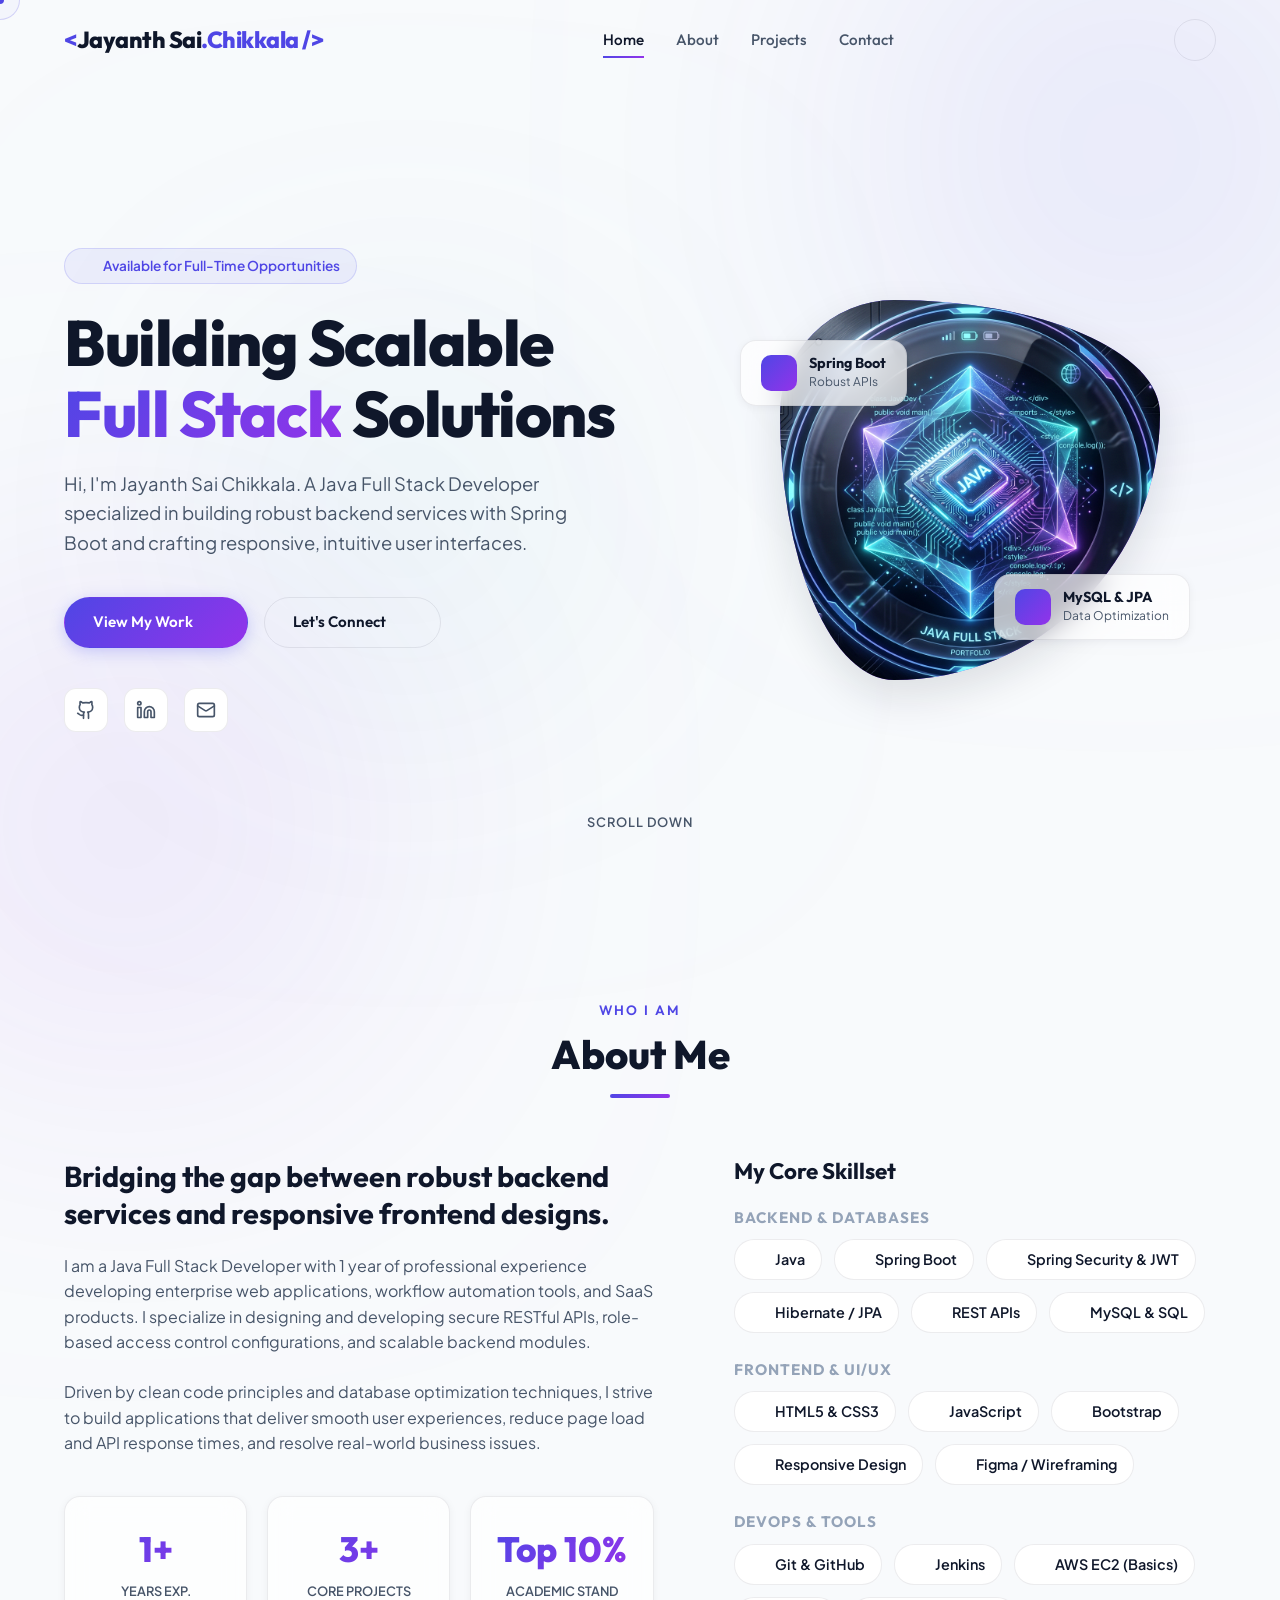
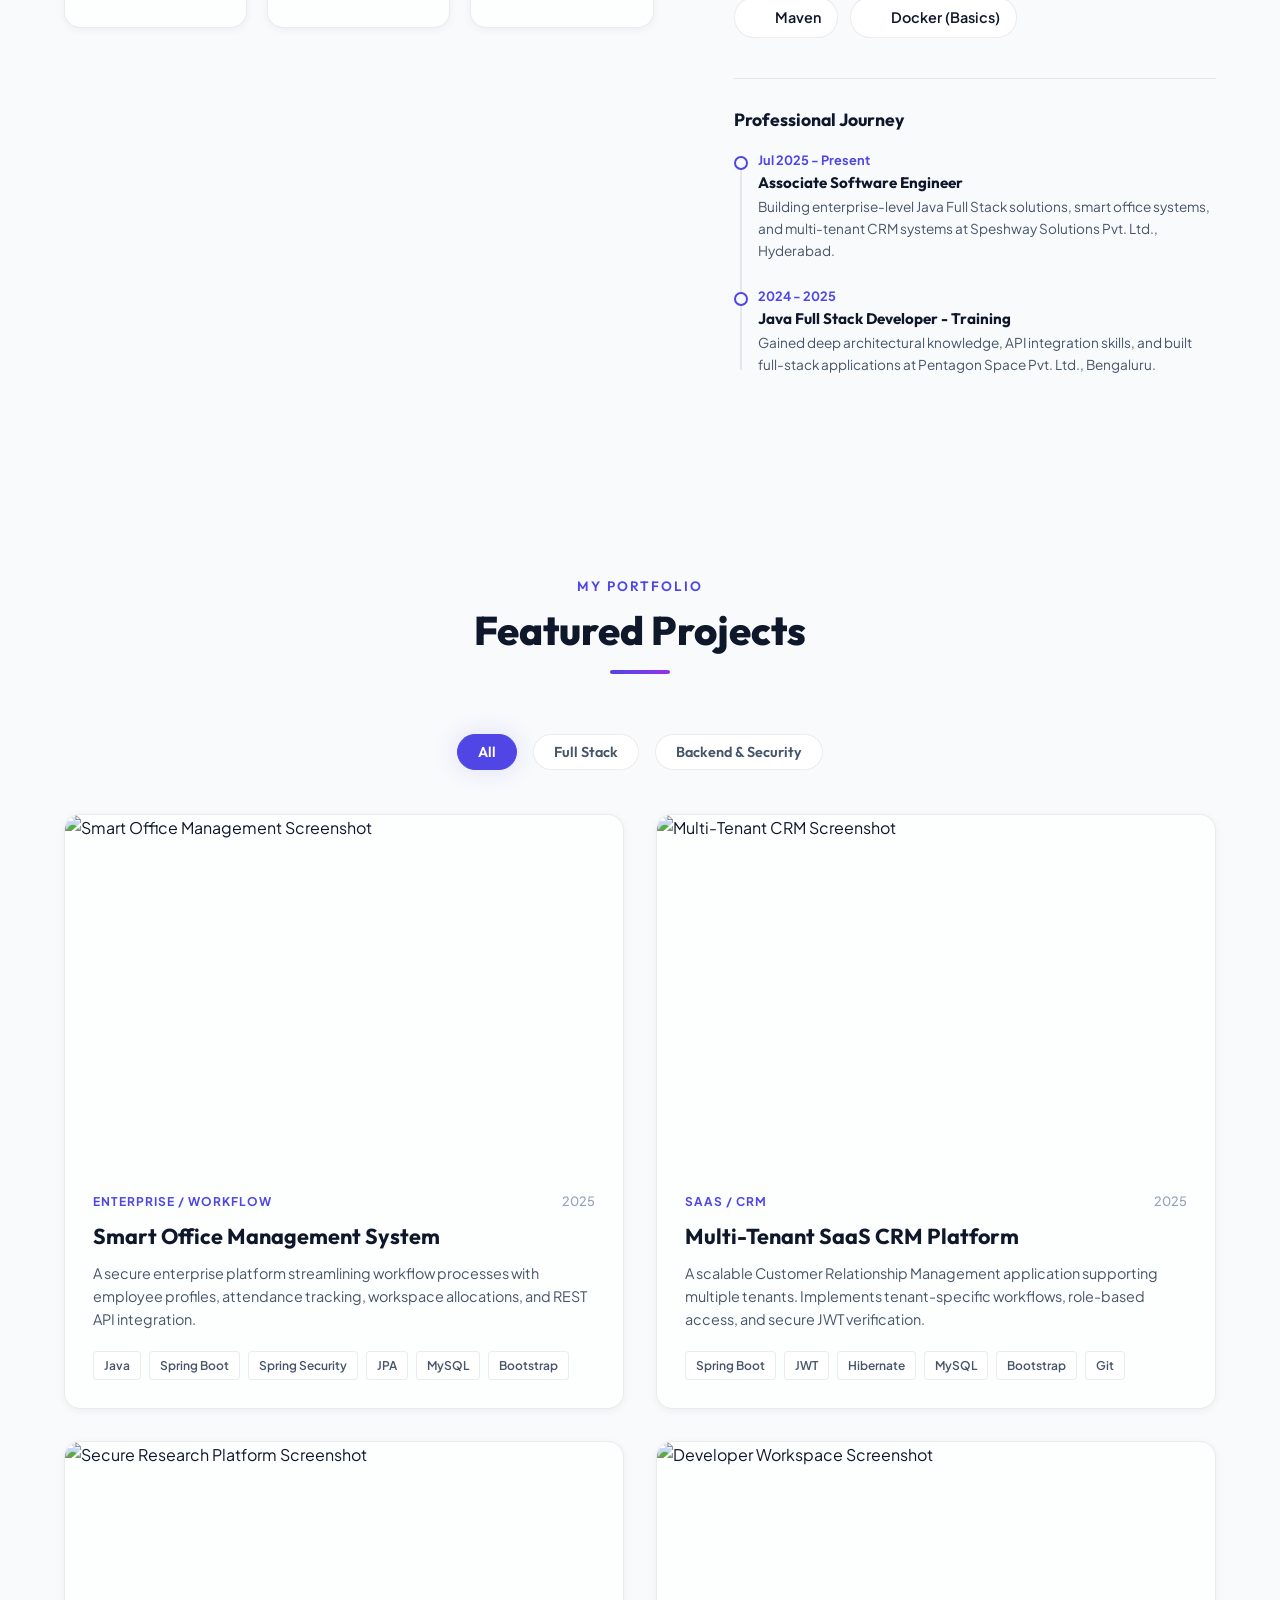
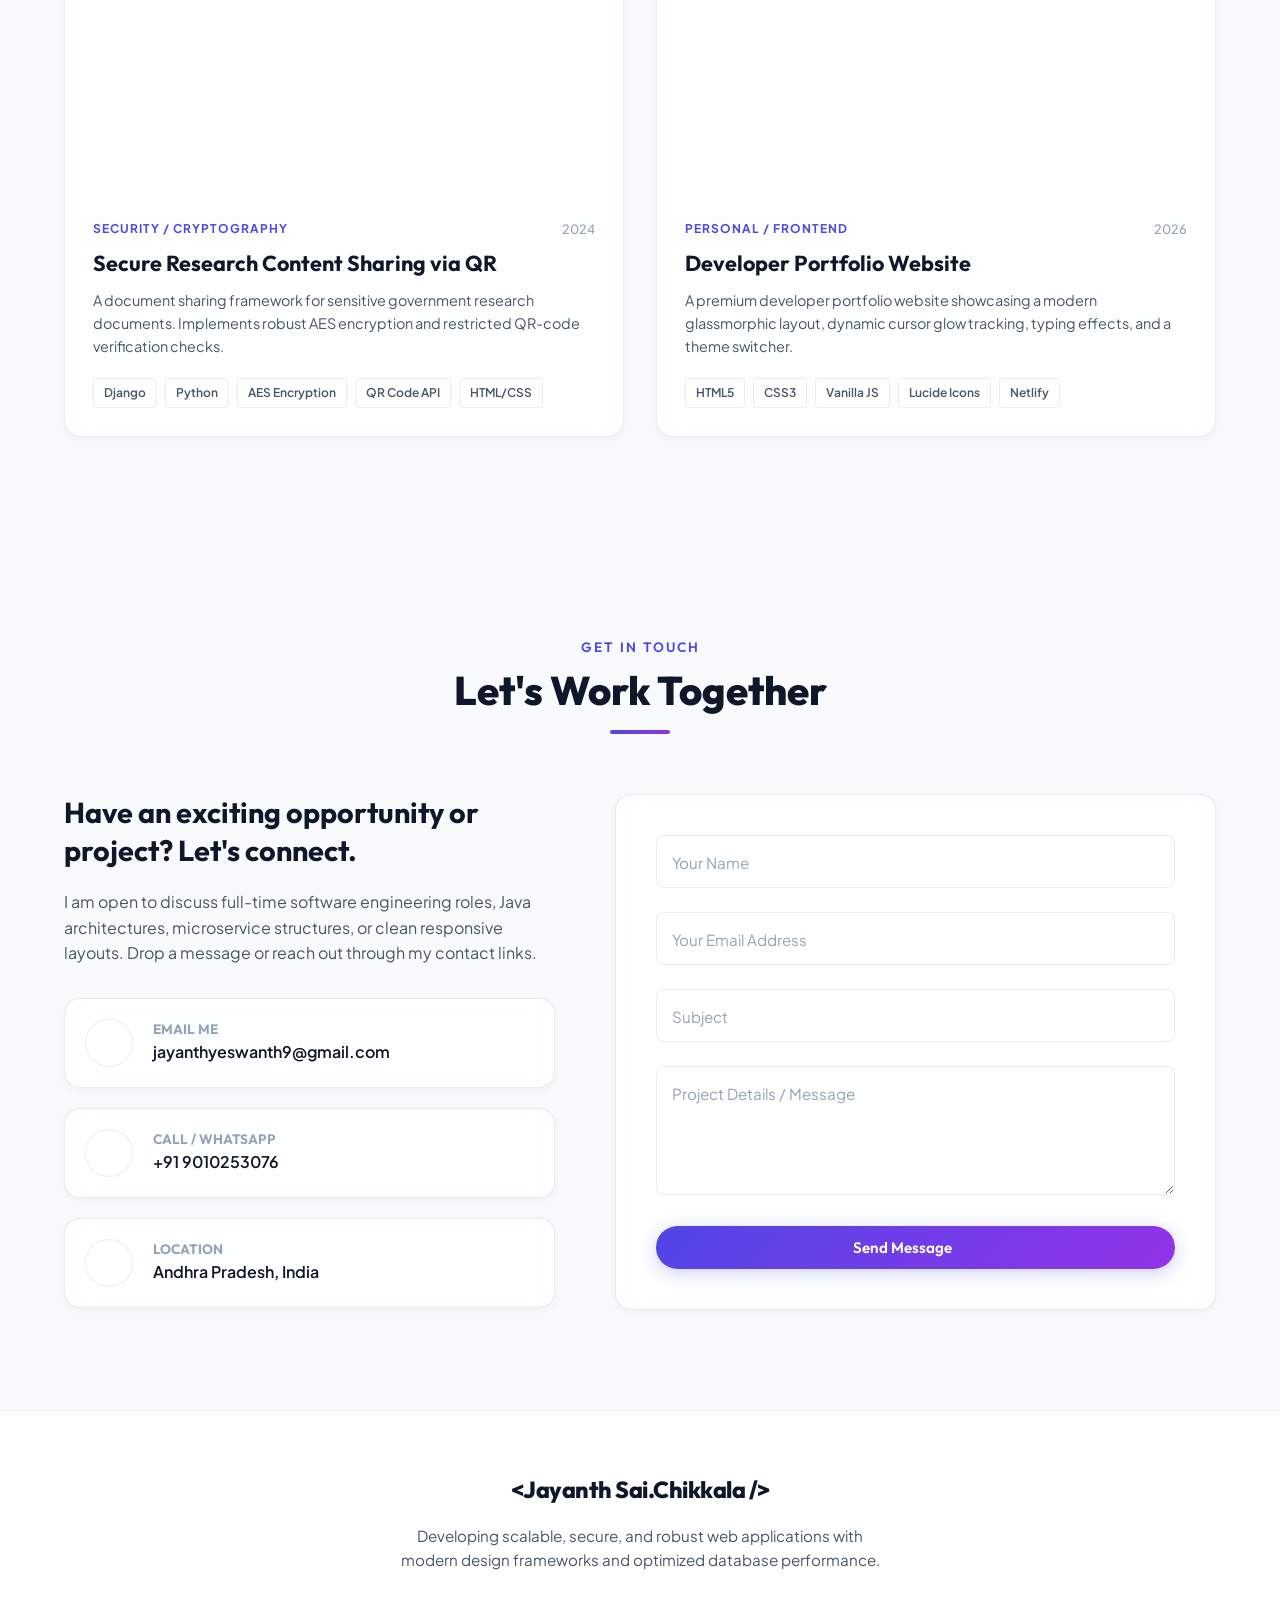
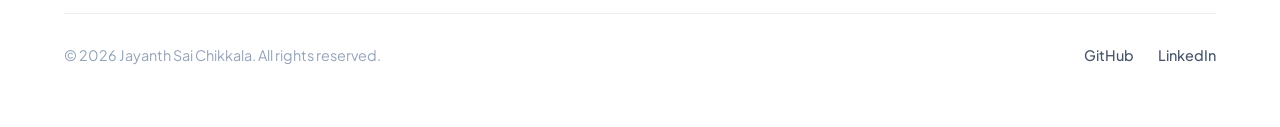
==== index.html @ 18c90474 "Initial portfolio setup with Spring Boot backend" ====
<!DOCTYPE html>
<html lang="en" data-theme="dark">

<head>
  <meta charset="UTF-8">
  <meta name="viewport" content="width=device-width, initial-scale=1.0">
  <title>Jayanth Sai Chikkala | Java Full Stack Developer</title>

  <!-- SEO Meta Tags -->
  <meta name="description"
    content="Personal portfolio of Jayanth Sai Chikkala, a Java Full Stack Developer with 1 year of experience building scalable enterprise web applications, SaaS platforms, and secure backend solutions.">
  <meta name="keywords"
    content="Jayanth Sai Chikkala, Java, Spring Boot, Full Stack Developer, Software Engineer, REST APIs, MySQL, Spring Security, JWT, Netlify, Portfolio">
  <meta name="author" content="Jayanth Sai Chikkala">

  <!-- Open Graph / Facebook -->
  <meta property="og:type" content="website">
  <meta property="og:title" content="Jayanth Sai Chikkala | Java Full Stack Developer">
  <meta property="og:description"
    content="Explore scalable backend architectures, enterprise workflows, and responsive web products developed by Jayanth Sai Chikkala.">
  <meta property="og:image"
    content="https://images.unsplash.com/photo-1555066931-4365d14bab8c?auto=format&fit=crop&w=1200&h=630&q=80">

  <!-- Twitter -->
  <meta property="twitter:card" content="summary_large_image">
  <meta property="twitter:title" content="Jayanth Sai Chikkala | Java Full Stack Developer">
  <meta property="twitter:description"
    content="Explore scalable backend architectures, enterprise workflows, and responsive web products developed by Jayanth Sai Chikkala.">

  <!-- Google Fonts -->
  <link rel="preconnect" href="https://fonts.googleapis.com">
  <link rel="preconnect" href="https://fonts.gstatic.com" crossorigin>
  <link
    href="https://fonts.googleapis.com/css2?family=Outfit:wght@300;400;500;600;700;800&family=Plus+Jakarta+Sans:wght@300;400;500;600;700&display=swap"
    rel="stylesheet">

  <!-- CSS Stylesheet -->
  <link rel="stylesheet" href="style.css">

  <!-- Lucide Icons CDN -->
  <script src="https://unpkg.com/lucide@latest"></script>
</head>

<body>
  <!-- Custom Cursor -->
  <div class="custom-cursor" id="custom-cursor"></div>
  <div class="custom-cursor-glow" id="custom-cursor-glow"></div>

  <!-- Background Decorative Orbs -->
  <div class="orb orb-1"></div>
  <div class="orb orb-2"></div>
  <div class="orb orb-3"></div>

  <!-- Header Section -->
  <header class="navbar" id="navbar">
    <div class="nav-container">
      <a href="#home" class="logo" id="nav-logo">
        <span class="logo-accent">&lt;</span>Jayanth Sai<span class="logo-accent">.Chikkala /&gt;</span>
      </a>

      <nav class="nav-menu" id="nav-menu">
        <a href="#home" class="nav-link active">Home</a>
        <a href="#about" class="nav-link">About</a>
        <a href="#projects" class="nav-link">Projects</a>
        <a href="#contact" class="nav-link">Contact</a>
      </nav>

      <div class="nav-actions">
        <button class="theme-toggle" id="theme-toggle" aria-label="Toggle visual theme">
          <i data-lucide="sun" class="sun-icon"></i>
          <i data-lucide="moon" class="moon-icon"></i>
        </button>
        <button class="mobile-toggle" id="mobile-toggle" aria-label="Toggle navigation menu">
          <i data-lucide="menu" class="menu-icon"></i>
          <i data-lucide="x" class="close-icon"></i>
        </button>
      </div>
    </div>
  </header>

  <main>
    <!-- Hero Section -->
    <section id="home" class="hero section-reveal">
      <div class="hero-container">
        <div class="hero-content">
          <span class="hero-badge"><i data-lucide="sparkles"></i> Available for Full-Time Opportunities</span>
          <h1 class="hero-title">
            Building Scalable <br>
            <span class="text-gradient">Full Stack</span> Solutions
          </h1>
          <p class="hero-subtitle">
            Hi, I'm Jayanth Sai Chikkala. A Java Full Stack Developer specialized in building robust backend services
            with Spring Boot and crafting responsive, intuitive user interfaces.
          </p>
          <div class="hero-actions">
            <a href="#projects" class="btn btn-primary">
              View My Work <i data-lucide="arrow-up-right"></i>
            </a>
            <a href="#contact" class="btn btn-secondary">
              Let's Connect <i data-lucide="message-square"></i>
            </a>
          </div>
          <div class="hero-socials">
            <a href="https://github.com/jayanth0227" target="_blank" rel="noopener noreferrer" class="social-link"
              aria-label="GitHub">
              <svg xmlns="http://www.w3.org/2000/svg" width="20" height="20" viewBox="0 0 24 24" fill="none" stroke="currentColor" stroke-width="2" stroke-linecap="round" stroke-linejoin="round"><path d="M15 22v-4a4.8 4.8 0 0 0-1-3.5c3 0 6-2 6-5.5.08-1.25-.27-2.48-1-3.5.28-1.15.28-2.35 0-3.5 0 0-1 0-3 1.5-2.64-.5-5.36-.5-8 0C6 2 5 2 5 2c-.3 1.15-.3 2.35 0 3.5A5.403 5.403 0 0 0 4 9c0 3.5 3 5.5 6 5.5-.39.49-.68 1.05-.85 1.65-.17.6-.22 1.23-.15 1.85v4"/><path d="M9 18c-4.51 2-5-2-7-2"/></svg>
            </a>
            <a href="https://linkedin.com/in/jayanth-sai-chikkala" target="_blank" rel="noopener noreferrer"
              class="social-link" aria-label="LinkedIn">
              <svg xmlns="http://www.w3.org/2000/svg" width="20" height="20" viewBox="0 0 24 24" fill="none" stroke="currentColor" stroke-width="2" stroke-linecap="round" stroke-linejoin="round"><path d="M16 8a6 6 0 0 1 6 6v7h-4v-7a2 2 0 0 0-2-2 2 2 0 0 0-2 2v7h-4v-7a6 6 0 0 1 6-6z"/><rect width="4" height="12" x="2" y="9"/><circle cx="4" cy="4" r="2"/></svg>
            </a>
            <a href="mailto:jayanthyeswanth9@gmail.com" class="social-link" aria-label="Email">
              <svg xmlns="http://www.w3.org/2000/svg" width="20" height="20" viewBox="0 0 24 24" fill="none" stroke="currentColor" stroke-width="2" stroke-linecap="round" stroke-linejoin="round"><rect width="20" height="16" x="2" y="4" rx="2"/><path d="m22 7-8.97 5.7a1.94 1.94 0 0 1-2.06 0L2 7"/></svg>
            </a>
          </div>
        </div>

        <div class="hero-visual">
          <div class="hero-img-wrapper">
            <!-- Dynamic Geometric UI Cards Floating -->
            <div class="floating-card card-1 glass">
              <div class="card-icon"><i data-lucide="code-2"></i></div>
              <div class="card-info">
                <h4>Spring Boot</h4>
                <p>Robust APIs</p>
              </div>
            </div>
            <div class="floating-card card-2 glass">
              <div class="card-icon"><i data-lucide="database"></i></div>
              <div class="card-info">
                <h4>MySQL & JPA</h4>
                <p>Data Optimization</p>
              </div>
            </div>
            <div class="hero-blob">
              <img src="developer_avatar.png" alt="Jayanth Sai Chikkala Portrait" class="hero-avatar">
            </div>
          </div>
        </div>
      </div>
      <a href="#about" class="scroll-down" aria-label="Scroll to about section">
        <span>Scroll Down</span>
        <i data-lucide="chevrons-down" class="bounce"></i>
      </a>
    </section>

    <!-- About Section -->
    <section id="about" class="about section-reveal">
      <div class="section-container">
        <div class="section-header">
          <span class="section-subtitle">Who I Am</span>
          <h2 class="section-title">About Me</h2>
          <div class="section-divider"></div>
        </div>

        <div class="about-grid">
          <div class="about-content">
            <h3>Bridging the gap between robust backend services and responsive frontend designs.</h3>
            <p>
              I am a Java Full Stack Developer with 1 year of professional experience developing enterprise web
              applications, workflow automation tools, and SaaS products. I specialize in designing and developing
              secure RESTful APIs, role-based access control configurations, and scalable backend modules.
            </p>
            <p>
              Driven by clean code principles and database optimization techniques, I strive to build applications that
              deliver smooth user experiences, reduce page load and API response times, and resolve real-world business
              issues.
            </p>

            <div class="experience-stats">
              <div class="stat-card glass">
                <span class="stat-number">1+</span>
                <span class="stat-label">Years Exp.</span>
              </div>
              <div class="stat-card glass">
                <span class="stat-number">3+</span>
                <span class="stat-label">Core Projects</span>
              </div>
              <div class="stat-card glass">
                <span class="stat-number">Top 10%</span>
                <span class="stat-label">Academic Stand</span>
              </div>
            </div>
          </div>

          <div class="about-skills">
            <h3>My Core Skillset</h3>
            <div class="skills-grid">
              <div class="skill-category">
                <h4>Backend & Databases</h4>
                <div class="skills-list">
                  <div class="skill-pill"><i data-lucide="coffee" class="text-orange"></i> Java</div>
                  <div class="skill-pill"><i data-lucide="cpu" class="text-blue"></i> Spring Boot</div>
                  <div class="skill-pill"><i data-lucide="shield" class="text-yellow"></i> Spring Security & JWT</div>
                  <div class="skill-pill"><i data-lucide="database" class="text-cyan"></i> Hibernate / JPA</div>
                  <div class="skill-pill"><i data-lucide="server" class="text-purple"></i> REST APIs</div>
                  <div class="skill-pill"><i data-lucide="database" class="text-pink"></i> MySQL & SQL</div>
                </div>
              </div>

              <div class="skill-category">
                <h4>Frontend & UI/UX</h4>
                <div class="skills-list">
                  <div class="skill-pill"><i data-lucide="file-code" class="text-orange"></i> HTML5 & CSS3</div>
                  <div class="skill-pill"><i data-lucide="code" class="text-yellow"></i> JavaScript</div>
                  <div class="skill-pill"><i data-lucide="layout" class="text-purple"></i> Bootstrap</div>
                  <div class="skill-pill"><i data-lucide="smartphone" class="text-cyan"></i> Responsive Design</div>
                  <div class="skill-pill"><i data-lucide="figma" class="text-pink"></i> Figma / Wireframing</div>
                </div>
              </div>

              <div class="skill-category">
                <h4>DevOps & Tools</h4>
                <div class="skills-list">
                  <div class="skill-pill"><i data-lucide="git-branch" class="text-red"></i> Git & GitHub</div>
                  <div class="skill-pill"><i data-lucide="activity" class="text-blue"></i> Jenkins</div>
                  <div class="skill-pill"><i data-lucide="cloud" class="text-yellow"></i> AWS EC2 (Basics)</div>
                  <div class="skill-pill"><i data-lucide="box" class="text-cyan"></i> Maven</div>
                  <div class="skill-pill"><i data-lucide="package" class="text-pink"></i> Docker (Basics)</div>
                </div>
              </div>
            </div>

            <!-- Professional Timeline -->
            <div class="timeline-wrapper">
              <h4>Professional Journey</h4>
              <div class="timeline">
                <div class="timeline-item">
                  <div class="timeline-dot"></div>
                  <div class="timeline-content">
                    <span class="timeline-date">Jul 2025 - Present</span>
                    <h5>Associate Software Engineer</h5>
                    <p>Building enterprise-level Java Full Stack solutions, smart office systems, and multi-tenant CRM
                      systems at Speshway Solutions Pvt. Ltd., Hyderabad.</p>
                  </div>
                </div>
                <div class="timeline-item">
                  <div class="timeline-dot"></div>
                  <div class="timeline-content">
                    <span class="timeline-date">2024 - 2025</span>
                    <h5>Java Full Stack Developer - Training</h5>
                    <p>Gained deep architectural knowledge, API integration skills, and built full-stack applications at
                      Pentagon Space Pvt. Ltd., Bengaluru.</p>
                  </div>
                </div>
              </div>
            </div>
          </div>
        </div>
      </div>
    </section>

    <!-- Projects Section -->
    <section id="projects" class="projects section-reveal">
      <div class="section-container">
        <div class="section-header">
          <span class="section-subtitle">My Portfolio</span>
          <h2 class="section-title">Featured Projects</h2>
          <div class="section-divider"></div>
        </div>

        <!-- Category Filters -->
        <div class="project-filters">
          <button class="filter-btn active" data-filter="all">All</button>
          <button class="filter-btn" data-filter="fullstack">Full Stack</button>
          <button class="filter-btn" data-filter="backend">Backend & Security</button>
        </div>

        <!-- Projects Grid -->
        <div class="projects-grid" id="projects-grid">
          <!-- Project 1 -->
          <article class="project-card glass" data-category="fullstack">
            <div class="project-img-container">
              <img src="https://images.unsplash.com/photo-1497366216548-37526070297c?auto=format&fit=crop&w=800&q=80"
                alt="Smart Office Management Screenshot" class="project-img">
              <div class="project-overlay">
                <div class="project-links">
                  <a href="https://github.com/jayanth0227" target="_blank" rel="noopener noreferrer"
                    class="project-link-icon" aria-label="View Source on GitHub">
                    <i data-lucide="github"></i>
                  </a>
                </div>
              </div>
            </div>
            <div class="project-info">
              <div class="project-meta">
                <span class="project-tag">Enterprise / Workflow</span>
                <span class="project-date">2025</span>
              </div>
              <h3 class="project-title">Smart Office Management System</h3>
              <p class="project-description">A secure enterprise platform streamlining workflow processes with employee
                profiles, attendance tracking, workspace allocations, and REST API integration.</p>
              <div class="project-tech">
                <span>Java</span>
                <span>Spring Boot</span>
                <span>Spring Security</span>
                <span>JPA</span>
                <span>MySQL</span>
                <span>Bootstrap</span>
              </div>
            </div>
          </article>

          <!-- Project 2 -->
          <article class="project-card glass" data-category="fullstack">
            <div class="project-img-container">
              <img src="https://images.unsplash.com/photo-1551288049-bebda4e38f71?auto=format&fit=crop&w=800&q=80"
                alt="Multi-Tenant CRM Screenshot" class="project-img">
              <div class="project-overlay">
                <div class="project-links">
                  <a href="https://github.com/jayanth0227" target="_blank" rel="noopener noreferrer"
                    class="project-link-icon" aria-label="View Source on GitHub">
                    <i data-lucide="github"></i>
                  </a>
                </div>
              </div>
            </div>
            <div class="project-info">
              <div class="project-meta">
                <span class="project-tag">SaaS / CRM</span>
                <span class="project-date">2025</span>
              </div>
              <h3 class="project-title">Multi-Tenant SaaS CRM Platform</h3>
              <p class="project-description">A scalable Customer Relationship Management application supporting multiple
                tenants. Implements tenant-specific workflows, role-based access, and secure JWT verification.</p>
              <div class="project-tech">
                <span>Spring Boot</span>
                <span>JWT</span>
                <span>Hibernate</span>
                <span>MySQL</span>
                <span>Bootstrap</span>
                <span>Git</span>
              </div>
            </div>
          </article>

          <!-- Project 3 -->
          <article class="project-card glass" data-category="backend">
            <div class="project-img-container">
              <img src="https://images.unsplash.com/photo-1563986768609-322da13575f3?auto=format&fit=crop&w=800&q=80"
                alt="Secure Research Platform Screenshot" class="project-img">
              <div class="project-overlay">
                <div class="project-links">
                  <a href="https://github.com/jayanth0227" target="_blank" rel="noopener noreferrer"
                    class="project-link-icon" aria-label="View Source on GitHub">
                    <i data-lucide="github"></i>
                  </a>
                </div>
              </div>
            </div>
            <div class="project-info">
              <div class="project-meta">
                <span class="project-tag">Security / Cryptography</span>
                <span class="project-date">2024</span>
              </div>
              <h3 class="project-title">Secure Research Content Sharing via QR</h3>
              <p class="project-description">A document sharing framework for sensitive government research documents.
                Implements robust AES encryption and restricted QR-code verification checks.</p>
              <div class="project-tech">
                <span>Django</span>
                <span>Python</span>
                <span>AES Encryption</span>
                <span>QR Code API</span>
                <span>HTML/CSS</span>
              </div>
            </div>
          </article>

          <!-- Project 4 -->
          <article class="project-card glass" data-category="fullstack">
            <div class="project-img-container">
              <img src="https://images.unsplash.com/photo-1555066931-4365d14bab8c?auto=format&fit=crop&w=800&q=80"
                alt="Developer Workspace Screenshot" class="project-img">
              <div class="project-overlay">
                <div class="project-links">
                  <a href="https://github.com/jayanth0227" target="_blank" rel="noopener noreferrer"
                    class="project-link-icon" aria-label="View Code">
                    <i data-lucide="github"></i>
                  </a>
                </div>
              </div>
            </div>
            <div class="project-info">
              <div class="project-meta">
                <span class="project-tag">Personal / Frontend</span>
                <span class="project-date">2026</span>
              </div>
              <h3 class="project-title">Developer Portfolio Website</h3>
              <p class="project-description">A premium developer portfolio website showcasing a modern glassmorphic
                layout, dynamic cursor glow tracking, typing effects, and a theme switcher.</p>
              <div class="project-tech">
                <span>HTML5</span>
                <span>CSS3</span>
                <span>Vanilla JS</span>
                <span>Lucide Icons</span>
                <span>Netlify</span>
              </div>
            </div>
          </article>
        </div>
      </div>
    </section>

    <!-- Contact Section -->
    <section id="contact" class="contact section-reveal">
      <div class="section-container">
        <div class="section-header">
          <span class="section-subtitle">Get In Touch</span>
          <h2 class="section-title">Let's Work Together</h2>
          <div class="section-divider"></div>
        </div>

        <div class="contact-grid">
          <!-- Contact Details -->
          <div class="contact-info">
            <h3>Have an exciting opportunity or project? Let's connect.</h3>
            <p>
              I am open to discuss full-time software engineering roles, Java architectures, microservice structures, or
              clean responsive layouts. Drop a message or reach out through my contact links.
            </p>

            <div class="contact-methods">
              <div class="contact-card glass">
                <div class="contact-icon"><i data-lucide="mail"></i></div>
                <div class="contact-details">
                  <h5>Email Me</h5>
                  <a href="mailto:jayanthyeswanth9@gmail.com">jayanthyeswanth9@gmail.com</a>
                </div>
              </div>

              <div class="contact-card glass">
                <div class="contact-icon"><i data-lucide="phone"></i></div>
                <div class="contact-details">
                  <h5>Call / WhatsApp</h5>
                  <a href="tel:+919010253076">+91 9010253076</a>
                </div>
              </div>

              <div class="contact-card glass">
                <div class="contact-icon"><i data-lucide="map-pin"></i></div>
                <div class="contact-details">
                  <h5>Location</h5>
                  <span>Andhra Pradesh, India</span>
                </div>
              </div>
            </div>
          </div>

          <!-- Contact Form -->
          <div class="contact-form-container glass">
            <form id="contact-form" class="contact-form" novalidate>
              <div class="form-group">
                <input type="text" id="name" name="name" placeholder=" " required autocomplete="name">
                <label for="name">Your Name</label>
                <div class="form-error">Please enter your name</div>
              </div>

              <div class="form-group">
                <input type="email" id="email" name="email" placeholder=" " required autocomplete="email">
                <label for="email">Your Email Address</label>
                <div class="form-error">Please enter a valid email address</div>
              </div>

              <div class="form-group">
                <input type="text" id="subject" name="subject" placeholder=" " required>
                <label for="subject">Subject</label>
                <div class="form-error">Please specify a subject</div>
              </div>

              <div class="form-group">
                <textarea id="message" name="message" rows="5" placeholder=" " required></textarea>
                <label for="message">Project Details / Message</label>
                <div class="form-error">Please type a message</div>
              </div>

              <button type="submit" class="btn btn-primary btn-submit">
                <span>Send Message</span> <i data-lucide="send"></i>
              </button>

              <!-- Form Success Message -->
              <div class="form-status-msg" id="form-status-msg">
                <i data-lucide="check-circle" class="text-green"></i>
                <div class="msg-content">
                  <h5>Message Sent!</h5>
                  <p>Thanks for reaching out. I'll get back to you shortly.</p>
                </div>
              </div>
            </form>
          </div>
        </div>
      </div>
    </section>
  </main>

  <!-- Footer Section -->
  <footer class="footer">
    <div class="footer-container">
      <div class="footer-brand">
        <a href="#home" class="logo">&lt;Jayanth Sai.Chikkala /&gt;</a>
        <p>Developing scalable, secure, and robust web applications with modern design frameworks and optimized database
          performance.</p>
      </div>
      <div class="footer-divider"></div>
      <div class="footer-bottom">
        <p class="copyright">&copy; <span id="current-year">2026</span> Jayanth Sai Chikkala. All rights reserved.</p>
        <div class="footer-links">
          <a href="https://github.com/jayanth0227" target="_blank" rel="noopener noreferrer">GitHub</a>
          <a href="https://linkedin.com/in/jayanth-sai-chikkala" target="_blank" rel="noopener noreferrer">LinkedIn</a>
        </div>
      </div>
    </div>
  </footer>

  <!-- Script Integration -->
  <script src="script.js"></script>
</body>

</html>
---- style.css ----
/* ==========================================================================
   DESIGN SYSTEM & VARIABLES
   ========================================================================== */
:root {
  /* Color Palette (Dark Theme Default) */
  --bg-primary: #0a0c16;
  --bg-secondary: #111424;
  --bg-tertiary: #191c33;
  --bg-glass: rgba(17, 20, 36, 0.6);
  --border-glass: rgba(255, 255, 255, 0.07);
  --border-glow: rgba(99, 102, 241, 0.15);
  
  --text-primary: #f8fafc;
  --text-secondary: #94a3b8;
  --text-muted: #64748b;
  
  --primary: #6366f1; /* Indigo */
  --primary-glow: rgba(99, 102, 241, 0.4);
  --secondary: #a855f7; /* Purple/Violet */
  --secondary-glow: rgba(168, 85, 247, 0.4);
  --accent: #06b6d4; /* Cyan */
  --accent-glow: rgba(6, 182, 212, 0.4);
  
  --gradient-primary: linear-gradient(135deg, var(--primary), var(--secondary));
  --gradient-accent: linear-gradient(135deg, var(--secondary), var(--accent));
  --gradient-dark: linear-gradient(180deg, var(--bg-primary), var(--bg-secondary));

  /* Light Theme Overrides */
  --theme-transition: background-color 0.4s cubic-bezier(0.4, 0, 0.2, 1), 
                      color 0.4s cubic-bezier(0.4, 0, 0.2, 1),
                      border-color 0.4s cubic-bezier(0.4, 0, 0.2, 1);
  
  /* Fonts & Shadows */
  --font-heading: 'Outfit', sans-serif;
  --font-body: 'Plus Jakarta Sans', sans-serif;
  --shadow-sm: 0 2px 8px rgba(0, 0, 0, 0.15);
  --shadow-md: 0 8px 30px rgba(0, 0, 0, 0.25);
  --shadow-lg: 0 16px 40px rgba(0, 0, 0, 0.35);
  --shadow-glow: 0 0 25px rgba(99, 102, 241, 0.25);
  
  /* Layout */
  --nav-height: 80px;
  --max-width: 1200px;
  --border-radius: 16px;
}

[data-theme="light"] {
  --bg-primary: #f8fafc;
  --bg-secondary: #ffffff;
  --bg-tertiary: #f1f5f9;
  --bg-glass: rgba(255, 255, 255, 0.7);
  --border-glass: rgba(15, 23, 42, 0.08);
  --border-glow: rgba(99, 102, 241, 0.08);
  
  --text-primary: #0f172a;
  --text-secondary: #475569;
  --text-muted: #94a3b8;
  
  --primary: #4f46e5;
  --primary-glow: rgba(79, 70, 229, 0.2);
  --secondary: #9333ea;
  --secondary-glow: rgba(147, 51, 234, 0.2);
  --accent: #0891b2;
  --accent-glow: rgba(8, 145, 178, 0.2);
  
  --shadow-sm: 0 2px 8px rgba(15, 23, 42, 0.05);
  --shadow-md: 0 8px 30px rgba(15, 23, 42, 0.08);
  --shadow-lg: 0 16px 40px rgba(15, 23, 42, 0.12);
  --shadow-glow: 0 0 25px rgba(79, 70, 229, 0.15);
}

/* ==========================================================================
   RESET & BASE STYLES
   ========================================================================== */
*, *::before, *::after {
  box-sizing: border-box;
  margin: 0;
  padding: 0;
}

html {
  scroll-behavior: smooth;
  scroll-padding-top: var(--nav-height);
  font-size: 16px;
}

body {
  font-family: var(--font-body);
  background-color: var(--bg-primary);
  color: var(--text-primary);
  line-height: 1.6;
  overflow-x: hidden;
  transition: var(--theme-transition);
}

/* Custom Scrollbar */
::-webkit-scrollbar {
  width: 10px;
}
::-webkit-scrollbar-track {
  background: var(--bg-primary);
}
::-webkit-scrollbar-thumb {
  background: var(--bg-tertiary);
  border-radius: 5px;
  border: 2px solid var(--bg-primary);
}
::-webkit-scrollbar-thumb:hover {
  background: var(--primary);
}

/* Base Typo */
h1, h2, h3, h4, h5, h6 {
  font-family: var(--font-heading);
  font-weight: 700;
  line-height: 1.2;
}

a {
  color: inherit;
  text-decoration: none;
  transition: all 0.3s ease;
}

/* ==========================================================================
   REUSABLE UTILITIES & EFFECTS
   ========================================================================== */
.glass {
  background: var(--bg-glass);
  backdrop-filter: blur(12px);
  -webkit-backdrop-filter: blur(12px);
  border: 1px solid var(--border-glass);
  box-shadow: var(--shadow-sm);
  transition: var(--theme-transition), transform 0.3s cubic-bezier(0.4, 0, 0.2, 1), box-shadow 0.3s ease;
}

.text-gradient {
  background: var(--gradient-primary);
  -webkit-background-clip: text;
  background-clip: text;
  -webkit-text-fill-color: transparent;
  color: transparent;
}

.text-orange { color: #f97316; }
.text-blue { color: #3b82f6; }
.text-yellow { color: #eab308; }
.text-cyan { color: #06b6d4; }
.text-purple { color: #a855f7; }
.text-pink { color: #ec4899; }
.text-red { color: #ef4444; }
.text-green { color: #22c55e; }

/* Custom Cursor Effects */
.custom-cursor {
  position: fixed;
  width: 8px;
  height: 8px;
  background-color: var(--primary);
  border-radius: 50%;
  pointer-events: none;
  z-index: 9999;
  transform: translate(-50%, -50%);
  transition: width 0.2s ease, height 0.2s ease, background-color 0.2s ease;
}

.custom-cursor-glow {
  position: fixed;
  width: 40px;
  height: 40px;
  border: 1px solid var(--primary-glow);
  background-color: rgba(99, 102, 241, 0.03);
  border-radius: 50%;
  pointer-events: none;
  z-index: 9998;
  transform: translate(-50%, -50%);
  transition: transform 0.08s ease-out, width 0.2s ease, height 0.2s ease;
}

/* Background Animated Orbs */
.orb {
  position: fixed;
  border-radius: 50%;
  filter: blur(140px);
  z-index: -1;
  opacity: 0.3;
  pointer-events: none;
  mix-blend-mode: screen;
  transition: opacity 0.5s ease;
}

[data-theme="light"] .orb {
  opacity: 0.12;
  mix-blend-mode: multiply;
}

.orb-1 {
  width: 500px;
  height: 500px;
  background: var(--primary);
  top: -100px;
  right: -100px;
  animation: floatOrb1 20s infinite alternate;
}

.orb-2 {
  width: 450px;
  height: 450px;
  background: var(--secondary);
  bottom: -150px;
  left: -100px;
  animation: floatOrb2 25s infinite alternate;
}

.orb-3 {
  width: 300px;
  height: 300px;
  background: var(--accent);
  top: 40%;
  left: 20%;
  animation: floatOrb3 18s infinite alternate;
}

@keyframes floatOrb1 {
  0% { transform: translate(0, 0) scale(1); }
  100% { transform: translate(-80px, 120px) scale(1.1); }
}

@keyframes floatOrb2 {
  0% { transform: translate(0, 0) scale(1.1); }
  100% { transform: translate(100px, -80px) scale(0.9); }
}

@keyframes floatOrb3 {
  0% { transform: translate(0, 0) rotate(0deg); }
  100% { transform: translate(50px, 50px) rotate(180deg); }
}

/* Buttons */
.btn {
  display: inline-flex;
  align-items: center;
  gap: 8px;
  padding: 12px 28px;
  font-family: var(--font-heading);
  font-weight: 600;
  font-size: 0.95rem;
  border-radius: 30px;
  cursor: pointer;
  transition: all 0.3s cubic-bezier(0.4, 0, 0.2, 1);
  border: 1px solid transparent;
}

.btn i {
  width: 18px;
  height: 18px;
  transition: transform 0.3s ease;
}

.btn-primary {
  background: var(--gradient-primary);
  color: #ffffff;
  box-shadow: 0 4px 15px rgba(99, 102, 241, 0.3);
}

.btn-primary:hover {
  transform: translateY(-3px);
  box-shadow: 0 8px 25px rgba(99, 102, 241, 0.5);
}

.btn-primary:hover i {
  transform: translate(3px, -3px);
}

.btn-secondary {
  background: transparent;
  color: var(--text-primary);
  border-color: var(--border-glass);
}

.btn-secondary:hover {
  background: var(--bg-tertiary);
  border-color: var(--primary);
  transform: translateY(-3px);
}

.btn-secondary:hover i {
  transform: scale(1.15);
}

/* Section Common Styles */
.section-container {
  max-width: var(--max-width);
  margin: 0 auto;
  padding: 100px 24px;
}

.section-header {
  text-align: center;
  margin-bottom: 60px;
}

.section-subtitle {
  font-family: var(--font-heading);
  text-transform: uppercase;
  letter-spacing: 2px;
  font-size: 0.85rem;
  font-weight: 600;
  color: var(--primary);
  display: block;
  margin-bottom: 8px;
}

.section-title {
  font-size: 2.5rem;
  font-weight: 800;
}

.section-divider {
  width: 60px;
  height: 4px;
  background: var(--gradient-primary);
  border-radius: 2px;
  margin: 16px auto 0 auto;
}

/* ==========================================================================
   NAVIGATION BAR
   ========================================================================== */
.navbar {
  position: fixed;
  top: 0;
  left: 0;
  width: 100%;
  height: var(--nav-height);
  z-index: 1000;
  transition: all 0.4s ease;
}

.navbar.scrolled {
  background: var(--bg-glass);
  backdrop-filter: blur(16px);
  -webkit-backdrop-filter: blur(16px);
  height: 70px;
  border-bottom: 1px solid var(--border-glass);
  box-shadow: var(--shadow-sm);
}

.nav-container {
  max-width: var(--max-width);
  height: 100%;
  margin: 0 auto;
  padding: 0 24px;
  display: flex;
  align-items: center;
  justify-content: space-between;
}

.logo {
  font-family: var(--font-heading);
  font-weight: 800;
  font-size: 1.45rem;
  letter-spacing: -0.5px;
}

.logo-accent {
  color: var(--primary);
}

.nav-menu {
  display: flex;
  gap: 32px;
}

.nav-link {
  font-family: var(--font-heading);
  font-weight: 500;
  font-size: 0.95rem;
  color: var(--text-secondary);
  position: relative;
  padding: 6px 0;
}

.nav-link::after {
  content: '';
  position: absolute;
  bottom: 0;
  left: 0;
  width: 0;
  height: 2px;
  background: var(--gradient-primary);
  transition: width 0.3s ease;
}

.nav-link:hover, .nav-link.active {
  color: var(--text-primary);
}

.nav-link.active::after, .nav-link:hover::after {
  width: 100%;
}

.nav-actions {
  display: flex;
  align-items: center;
  gap: 16px;
}

/* Theme Toggle Button */
.theme-toggle {
  background: none;
  border: 1px solid var(--border-glass);
  color: var(--text-primary);
  width: 42px;
  height: 42px;
  border-radius: 50%;
  cursor: pointer;
  display: flex;
  align-items: center;
  justify-content: center;
  transition: all 0.3s ease;
}

.theme-toggle:hover {
  border-color: var(--primary);
  box-shadow: var(--shadow-glow);
  transform: rotate(15deg);
}

.theme-toggle i {
  position: absolute;
  width: 20px;
  height: 20px;
  transition: transform 0.5s ease, opacity 0.5s ease;
}

[data-theme="dark"] .sun-icon { opacity: 0; transform: rotate(90deg) scale(0.5); }
[data-theme="dark"] .moon-icon { opacity: 1; transform: rotate(0) scale(1); }
[data-theme="light"] .sun-icon { opacity: 1; transform: rotate(0) scale(1); }
[data-theme="light"] .moon-icon { opacity: 0; transform: rotate(-90deg) scale(0.5); }

/* Mobile Menu Toggle */
.mobile-toggle {
  display: none;
  background: none;
  border: none;
  color: var(--text-primary);
  cursor: pointer;
  z-index: 1001;
}

/* ==========================================================================
   HERO SECTION
   ========================================================================== */
.hero {
  min-height: 100vh;
  display: flex;
  align-items: center;
  justify-content: center;
  position: relative;
  padding-top: var(--nav-height);
}

.hero-container {
  max-width: var(--max-width);
  margin: 0 auto;
  padding: 0 24px;
  display: grid;
  grid-template-columns: 1.1fr 0.9fr;
  align-items: center;
  gap: 60px;
  width: 100%;
}

.hero-content {
  display: flex;
  flex-direction: column;
  align-items: flex-start;
}

.hero-badge {
  display: inline-flex;
  align-items: center;
  gap: 8px;
  padding: 6px 16px;
  border-radius: 20px;
  background: rgba(99, 102, 241, 0.08);
  border: 1px solid rgba(99, 102, 241, 0.2);
  color: var(--primary);
  font-size: 0.85rem;
  font-weight: 600;
  margin-bottom: 24px;
}

.hero-badge i {
  width: 14px;
  height: 14px;
}

.hero-title {
  font-size: 4rem;
  font-weight: 800;
  margin-bottom: 20px;
  line-height: 1.1;
  letter-spacing: -1.5px;
}

.hero-subtitle {
  font-size: 1.15rem;
  color: var(--text-secondary);
  margin-bottom: 40px;
  max-width: 540px;
  font-weight: 400;
}

.hero-actions {
  display: flex;
  gap: 16px;
  margin-bottom: 40px;
}

.hero-socials {
  display: flex;
  gap: 16px;
}

.social-link {
  width: 44px;
  height: 44px;
  border-radius: 12px;
  background: var(--bg-secondary);
  border: 1px solid var(--border-glass);
  display: flex;
  align-items: center;
  justify-content: center;
  color: var(--text-secondary);
  transition: all 0.3s cubic-bezier(0.4, 0, 0.2, 1);
}

.social-link i, .social-link svg {
  width: 20px;
  height: 20px;
  transition: transform 0.3s ease;
}

.social-link:hover {
  color: #ffffff;
  background: var(--gradient-primary);
  border-color: transparent;
  transform: translateY(-4px) rotate(8deg) scale(1.08);
  box-shadow: var(--shadow-glow);
}

/* Hero Visuals & Orbit Floating Cards */
.hero-visual {
  position: relative;
  display: flex;
  justify-content: center;
  align-items: center;
}

.hero-img-wrapper {
  position: relative;
  width: 380px;
  height: 380px;
}

.hero-blob {
  width: 100%;
  height: 100%;
  border-radius: 30% 70% 70% 30% / 30% 30% 70% 70%;
  background: var(--gradient-primary);
  overflow: hidden;
  box-shadow: var(--shadow-lg);
  animation: blobMorph 12s ease-in-out infinite alternate;
  display: flex;
  align-items: center;
  justify-content: center;
  position: relative;
}

.hero-avatar {
  width: 105%;
  height: 105%;
  object-fit: cover;
  filter: grayscale(10%) contrast(105%);
}

@keyframes blobMorph {
  0% { border-radius: 30% 70% 70% 30% / 30% 30% 70% 70%; }
  50% { border-radius: 70% 30% 52% 48% / 60% 40% 60% 40%; }
  100% { border-radius: 42% 58% 29% 71% / 49% 61% 39% 51%; }
}

/* Floating interactive UI components */
.floating-card {
  position: absolute;
  display: flex;
  align-items: center;
  gap: 12px;
  padding: 14px 20px;
  border-radius: var(--border-radius);
  z-index: 10;
  animation: floatCard 6s infinite ease-in-out;
}

.card-icon {
  background: var(--gradient-primary);
  color: #fff;
  width: 36px;
  height: 36px;
  border-radius: 10px;
  display: flex;
  align-items: center;
  justify-content: center;
}

.card-icon i {
  width: 18px;
  height: 18px;
}

.card-info h4 {
  font-size: 0.9rem;
  font-weight: 700;
}

.card-info p {
  font-size: 0.75rem;
  color: var(--text-secondary);
}

.card-1 {
  top: 40px;
  left: -40px;
  animation-delay: 0s;
}

.card-2 {
  bottom: 40px;
  right: -30px;
  animation-delay: 3s;
}

@keyframes floatCard {
  0%, 100% { transform: translateY(0); }
  50% { transform: translateY(-15px); }
}

.scroll-down {
  position: absolute;
  bottom: 40px;
  left: 50%;
  transform: translateX(-50%);
  display: flex;
  flex-direction: column;
  align-items: center;
  gap: 8px;
  color: var(--text-secondary);
  font-size: 0.8rem;
  letter-spacing: 1px;
  text-transform: uppercase;
  font-weight: 600;
  cursor: pointer;
}

.scroll-down i {
  width: 20px;
  height: 20px;
}

.bounce {
  animation: bounce 2s infinite;
}

@keyframes bounce {
  0%, 20%, 50%, 80%, 100% { transform: translateY(0); }
  40% { transform: translateY(-8px); }
  60% { transform: translateY(-4px); }
}

/* ==========================================================================
   ABOUT SECTION
   ========================================================================== */
.about-grid {
  display: grid;
  grid-template-columns: 1.1fr 0.9fr;
  gap: 80px;
  align-items: start;
}

.about-content h3 {
  font-size: 1.8rem;
  margin-bottom: 20px;
  line-height: 1.3;
}

.about-content p {
  color: var(--text-secondary);
  margin-bottom: 24px;
}

.experience-stats {
  display: grid;
  grid-template-columns: repeat(3, 1fr);
  gap: 20px;
  margin-top: 40px;
}

.stat-card {
  padding: 24px;
  border-radius: var(--border-radius);
  text-align: center;
}

.stat-card:hover {
  transform: translateY(-5px);
  border-color: var(--primary);
  box-shadow: var(--shadow-md);
}

.stat-number {
  font-family: var(--font-heading);
  font-size: 2.2rem;
  font-weight: 800;
  background: var(--gradient-primary);
  -webkit-background-clip: text;
  background-clip: text;
  -webkit-text-fill-color: transparent;
  display: block;
}

.stat-label {
  font-size: 0.8rem;
  font-weight: 600;
  color: var(--text-secondary);
  text-transform: uppercase;
  margin-top: 4px;
}

.about-skills h3 {
  font-size: 1.4rem;
  margin-bottom: 24px;
}

.skill-category {
  margin-bottom: 28px;
}

.skill-category h4 {
  font-size: 0.95rem;
  color: var(--text-muted);
  text-transform: uppercase;
  letter-spacing: 1px;
  margin-bottom: 12px;
}

.skills-list {
  display: flex;
  flex-wrap: wrap;
  gap: 12px;
}

.skill-pill {
  display: flex;
  align-items: center;
  gap: 8px;
  padding: 8px 16px;
  background: var(--bg-secondary);
  border: 1px solid var(--border-glass);
  border-radius: 20px;
  font-size: 0.9rem;
  font-weight: 600;
  transition: all 0.3s cubic-bezier(0.4, 0, 0.2, 1);
}

.skill-pill i {
  width: 16px;
  height: 16px;
}

.skill-pill:hover {
  transform: translateY(-2px);
  background: var(--bg-tertiary);
  border-color: var(--primary);
  box-shadow: 0 4px 12px var(--border-glow);
}

/* Timeline */
.timeline-wrapper {
  margin-top: 40px;
  border-top: 1px solid var(--border-glass);
  padding-top: 30px;
}

.timeline-wrapper h4 {
  font-size: 1.1rem;
  margin-bottom: 20px;
}

.timeline {
  position: relative;
  padding-left: 24px;
}

.timeline::before {
  content: '';
  position: absolute;
  top: 6px;
  left: 6px;
  width: 2px;
  height: calc(100% - 12px);
  background: var(--border-glass);
}

.timeline-item {
  position: relative;
  margin-bottom: 24px;
}

.timeline-item:last-child {
  margin-bottom: 0;
}

.timeline-dot {
  position: absolute;
  left: -24px;
  top: 6px;
  width: 14px;
  height: 14px;
  border-radius: 50%;
  background: var(--bg-primary);
  border: 2px solid var(--primary);
  transition: background-color 0.3s ease;
}

.timeline-item:hover .timeline-dot {
  background: var(--primary);
  box-shadow: 0 0 8px var(--primary);
}

.timeline-date {
  font-size: 0.8rem;
  font-weight: 700;
  color: var(--primary);
  display: block;
  margin-bottom: 4px;
}

.timeline-content h5 {
  font-size: 0.95rem;
  margin-bottom: 4px;
}

.timeline-content p {
  font-size: 0.85rem;
  color: var(--text-secondary);
}

/* ==========================================================================
   PROJECTS SECTION
   ========================================================================== */
.project-filters {
  display: flex;
  justify-content: center;
  gap: 16px;
  margin-bottom: 44px;
}

.filter-btn {
  background: var(--bg-secondary);
  border: 1px solid var(--border-glass);
  color: var(--text-secondary);
  padding: 8px 20px;
  border-radius: 30px;
  font-family: var(--font-heading);
  font-weight: 600;
  font-size: 0.9rem;
  cursor: pointer;
  transition: all 0.3s cubic-bezier(0.4, 0, 0.2, 1);
}

.filter-btn:hover, .filter-btn.active {
  color: #ffffff;
  background: var(--primary);
  border-color: var(--primary);
  box-shadow: var(--shadow-glow);
}

.projects-grid {
  display: grid;
  grid-template-columns: repeat(2, 1fr);
  gap: 32px;
}

.project-card {
  border-radius: var(--border-radius);
  overflow: hidden;
  display: flex;
  flex-direction: column;
}

.project-card:hover {
  transform: translateY(-8px);
  border-color: rgba(99, 102, 241, 0.25);
  box-shadow: var(--shadow-md);
}

.project-img-container {
  position: relative;
  width: 100%;
  aspect-ratio: 16 / 10;
  overflow: hidden;
}

.project-img {
  width: 100%;
  height: 100%;
  object-fit: cover;
  transition: transform 0.6s cubic-bezier(0.4, 0, 0.2, 1);
}

.project-card:hover .project-img {
  transform: scale(1.05);
}

.project-overlay {
  position: absolute;
  top: 0;
  left: 0;
  width: 100%;
  height: 100%;
  background: rgba(10, 12, 22, 0.75);
  display: flex;
  align-items: center;
  justify-content: center;
  opacity: 0;
  transition: opacity 0.4s ease;
  backdrop-filter: blur(4px);
}

.project-card:hover .project-overlay {
  opacity: 1;
}

.project-links {
  display: flex;
  gap: 16px;
}

.project-link-icon {
  width: 50px;
  height: 50px;
  border-radius: 50%;
  background: var(--bg-primary);
  border: 1px solid var(--border-glass);
  color: var(--text-primary);
  display: flex;
  align-items: center;
  justify-content: center;
  transform: translateY(15px);
  transition: all 0.4s cubic-bezier(0.4, 0, 0.2, 1);
}

.project-link-icon:hover {
  background: var(--primary);
  border-color: var(--primary);
  color: #fff;
  transform: scale(1.1);
  box-shadow: var(--shadow-glow);
}

.project-card:hover .project-link-icon {
  transform: translateY(0);
}

.project-card:hover .project-link-icon:nth-child(2) {
  transition-delay: 0.05s;
}

.project-info {
  padding: 28px;
  flex-grow: 1;
  display: flex;
  flex-direction: column;
}

.project-meta {
  display: flex;
  justify-content: space-between;
  align-items: center;
  margin-bottom: 12px;
}

.project-tag {
  font-size: 0.75rem;
  font-weight: 700;
  text-transform: uppercase;
  letter-spacing: 1px;
  color: var(--primary);
}

.project-date {
  font-size: 0.8rem;
  color: var(--text-muted);
  font-weight: 500;
}

.project-title {
  font-size: 1.35rem;
  margin-bottom: 12px;
}

.project-description {
  color: var(--text-secondary);
  font-size: 0.9rem;
  margin-bottom: 20px;
  flex-grow: 1;
}

.project-tech {
  display: flex;
  flex-wrap: wrap;
  gap: 8px;
}

.project-tech span {
  font-size: 0.75rem;
  font-weight: 600;
  padding: 4px 10px;
  background: var(--bg-secondary);
  border: 1px solid var(--border-glass);
  border-radius: 4px;
  color: var(--text-secondary);
}

/* Card filter animations */
.project-card.hide {
  display: none;
}

/* ==========================================================================
   CONTACT SECTION
   ========================================================================== */
.contact-grid {
  display: grid;
  grid-template-columns: 0.9fr 1.1fr;
  gap: 60px;
  align-items: start;
}

.contact-info h3 {
  font-size: 1.8rem;
  margin-bottom: 20px;
  line-height: 1.3;
}

.contact-info p {
  color: var(--text-secondary);
  margin-bottom: 32px;
}

.contact-methods {
  display: flex;
  flex-direction: column;
  gap: 20px;
}

.contact-card {
  display: flex;
  align-items: center;
  gap: 20px;
  padding: 20px;
  border-radius: var(--border-radius);
}

.contact-icon {
  width: 48px;
  height: 48px;
  border-radius: 50%;
  background: var(--bg-secondary);
  border: 1px solid var(--border-glass);
  display: flex;
  align-items: center;
  justify-content: center;
  color: var(--primary);
}

.contact-icon i {
  width: 22px;
  height: 22px;
}

.contact-card:hover {
  transform: translateX(5px);
  border-color: var(--primary);
}

.contact-details h5 {
  font-size: 0.85rem;
  color: var(--text-muted);
  text-transform: uppercase;
  margin-bottom: 2px;
}

.contact-details a, .contact-details span {
  font-weight: 600;
  font-size: 1rem;
}

.contact-details a:hover {
  color: var(--primary);
}

/* Form Styling */
.contact-form-container {
  padding: 40px;
  border-radius: var(--border-radius);
  position: relative;
  overflow: hidden;
}

.contact-form {
  display: flex;
  flex-direction: column;
  gap: 24px;
}

.form-group {
  position: relative;
  width: 100%;
}

.form-group input, .form-group textarea {
  width: 100%;
  padding: 16px;
  background: var(--bg-secondary);
  border: 1px solid var(--border-glass);
  border-radius: 8px;
  color: var(--text-primary);
  font-family: var(--font-body);
  font-size: 0.95rem;
  transition: all 0.3s ease;
}

.form-group textarea {
  resize: vertical;
}

/* Floating Label Logic */
.form-group label {
  position: absolute;
  left: 16px;
  top: 16px;
  color: var(--text-muted);
  pointer-events: none;
  transition: all 0.3s cubic-bezier(0.4, 0, 0.2, 1);
  font-size: 0.95rem;
}

.form-group input:focus ~ label,
.form-group input:not(:placeholder-shown) ~ label,
.form-group textarea:focus ~ label,
.form-group textarea:not(:placeholder-shown) ~ label {
  top: -10px;
  left: 10px;
  font-size: 0.75rem;
  font-weight: 700;
  color: var(--primary);
  background: var(--bg-secondary);
  padding: 2px 8px;
  border-radius: 4px;
  border: 1px solid var(--border-glass);
}

.form-group input:focus, .form-group textarea:focus {
  outline: none;
  border-color: var(--primary);
  box-shadow: 0 0 12px var(--border-glow);
}

/* Form Validation Styles */
.form-group.invalid input,
.form-group.invalid textarea {
  border-color: var(--red);
  box-shadow: 0 0 8px rgba(239, 68, 68, 0.15);
}

.form-error {
  font-size: 0.75rem;
  color: var(--red);
  margin-top: 4px;
  padding-left: 4px;
  display: none;
}

.form-group.invalid .form-error {
  display: block;
}

.btn-submit {
  justify-content: center;
  border: none;
}

/* Success Overlay */
.form-status-msg {
  position: absolute;
  top: 0;
  left: 0;
  width: 100%;
  height: 100%;
  background: var(--bg-secondary);
  display: flex;
  flex-direction: column;
  align-items: center;
  justify-content: center;
  gap: 16px;
  padding: 40px;
  text-align: center;
  opacity: 0;
  pointer-events: none;
  transition: opacity 0.4s ease;
  z-index: 10;
}

.form-status-msg.active {
  opacity: 1;
  pointer-events: auto;
}

.form-status-msg i {
  width: 60px;
  height: 60px;
}

.msg-content h5 {
  font-size: 1.5rem;
  margin-bottom: 8px;
}

.msg-content p {
  color: var(--text-secondary);
}

/* ==========================================================================
   FOOTER
   ========================================================================== */
.footer {
  border-top: 1px solid var(--border-glass);
  background: var(--bg-secondary);
  padding: 60px 0;
}

.footer-container {
  max-width: var(--max-width);
  margin: 0 auto;
  padding: 0 24px;
}

.footer-brand {
  text-align: center;
  max-width: 480px;
  margin: 0 auto 40px auto;
}

.footer-brand p {
  color: var(--text-secondary);
  margin-top: 16px;
  font-size: 0.95rem;
}

.footer-divider {
  height: 1px;
  background: var(--border-glass);
  margin-bottom: 30px;
}

.footer-bottom {
  display: flex;
  justify-content: space-between;
  align-items: center;
  flex-wrap: wrap;
  gap: 20px;
}

.copyright {
  color: var(--text-muted);
  font-size: 0.9rem;
}

.footer-links {
  display: flex;
  gap: 24px;
}

.footer-links a {
  color: var(--text-secondary);
  font-size: 0.9rem;
  font-weight: 500;
}

.footer-links a:hover {
  color: var(--primary);
}

/* ==========================================================================
   SCROLL REVEAL ANIMATIONS
   ========================================================================== */
.section-reveal {
  opacity: 0;
  transform: translateY(40px);
  transition: opacity 0.8s cubic-bezier(0.4, 0, 0.2, 1), transform 0.8s cubic-bezier(0.4, 0, 0.2, 1);
}

.section-reveal.active {
  opacity: 1;
  transform: translateY(0);
}

/* ==========================================================================
   RESPONSIVE LAYOUT MEDIA QUERIES
   ========================================================================== */
@media (max-width: 1024px) {
  .hero-title {
    font-size: 3.2rem;
  }
  .about-grid, .contact-grid {
    gap: 40px;
  }
  .projects-grid {
    gap: 24px;
  }
}

@media (max-width: 768px) {
  /* Navigation Menu */
  .mobile-toggle {
    display: block;
  }
  
  .nav-menu {
    position: fixed;
    top: 0;
    right: -100%;
    width: 280px;
    height: 100vh;
    background: var(--bg-secondary);
    border-left: 1px solid var(--border-glass);
    flex-direction: column;
    padding: 100px 40px;
    gap: 24px;
    transition: right 0.4s cubic-bezier(0.4, 0, 0.2, 1);
    box-shadow: var(--shadow-lg);
  }

  .nav-menu.active {
    right: 0;
  }

  .close-icon {
    display: none;
  }

  .mobile-toggle.active .menu-icon { display: none; }
  .mobile-toggle.active .close-icon { display: block; }
  
  /* Hero Section */
  .hero-container {
    grid-template-columns: 1fr;
    gap: 40px;
    text-align: center;
    padding-top: 40px;
  }

  .hero-content {
    align-items: center;
  }

  .hero-title {
    font-size: 2.8rem;
  }

  .hero-actions {
    justify-content: center;
  }

  .hero-visual {
    order: -1;
  }

  .hero-img-wrapper {
    width: 280px;
    height: 280px;
  }

  .floating-card {
    padding: 10px 14px;
  }

  .card-1 {
    left: -20px;
    top: 20px;
  }

  .card-2 {
    right: -15px;
    bottom: 20px;
  }
  
  /* About Section */
  .about-grid {
    grid-template-columns: 1fr;
    gap: 50px;
  }
  
  /* Projects Section */
  .projects-grid {
    grid-template-columns: 1fr;
  }

  /* Contact Section */
  .contact-grid {
    grid-template-columns: 1fr;
    gap: 50px;
  }

  .contact-form-container {
    padding: 30px 20px;
  }
  
  /* Footer */
  .footer-bottom {
    flex-direction: column;
    text-align: center;
  }
}

@media (max-width: 480px) {
  .hero-title {
    font-size: 2.2rem;
  }
  .experience-stats {
    grid-template-columns: 1fr;
    gap: 12px;
  }
  .stat-card {
    padding: 16px;
  }
  .hero-actions {
    flex-direction: column;
    width: 100%;
  }
  .hero-actions .btn {
    width: 100%;
    justify-content: center;
  }
}
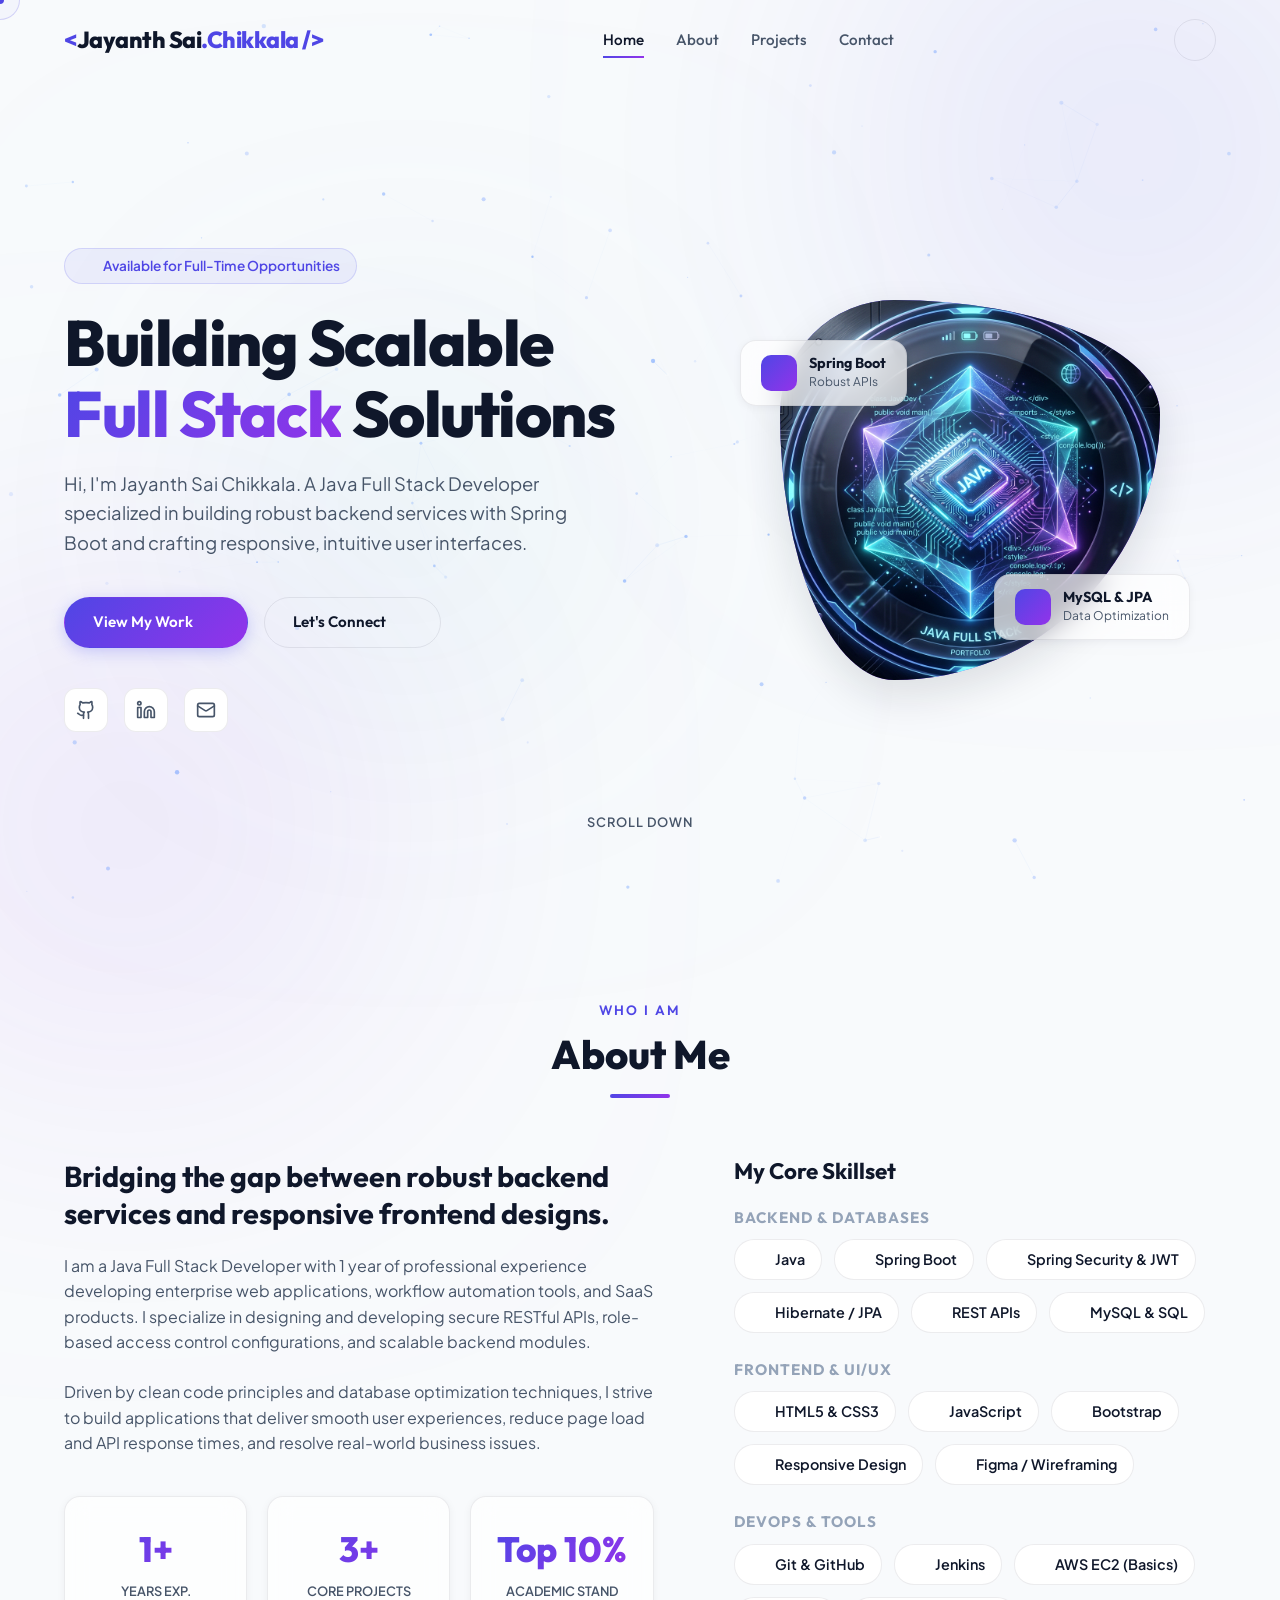
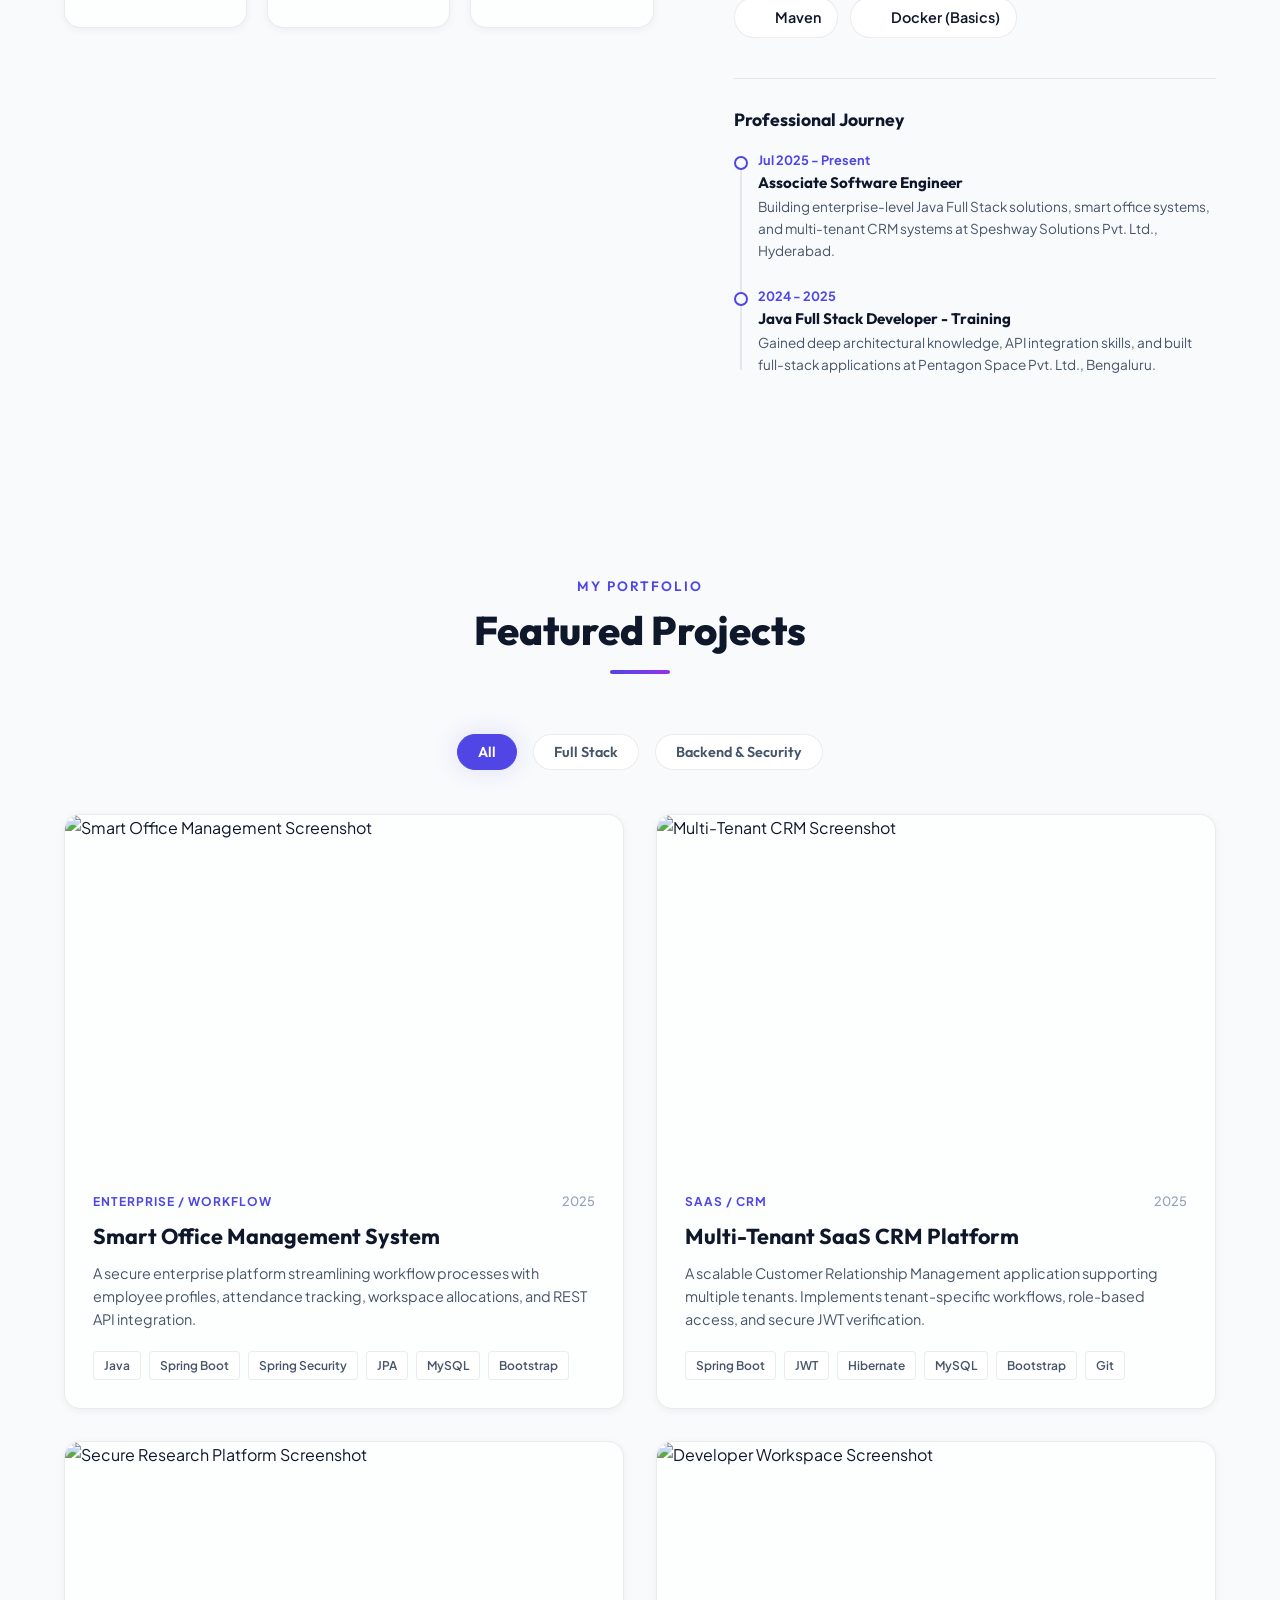
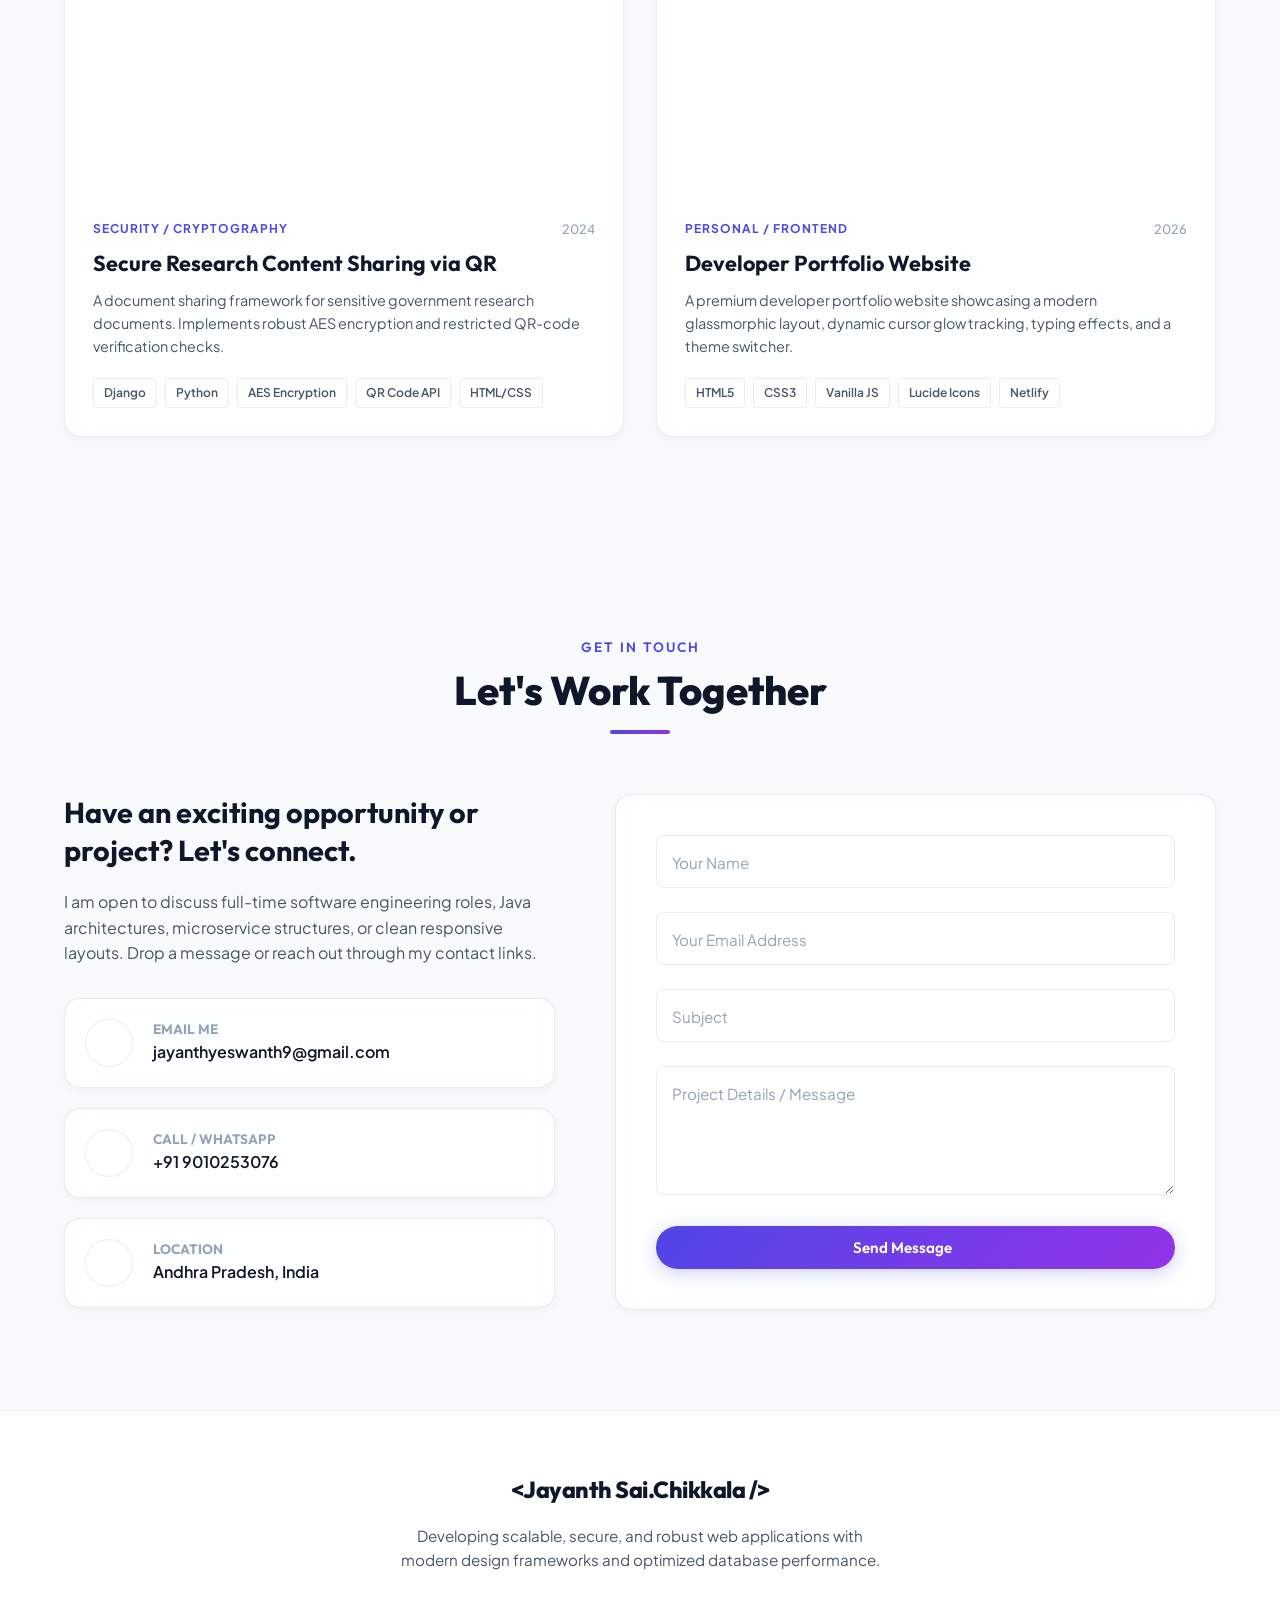
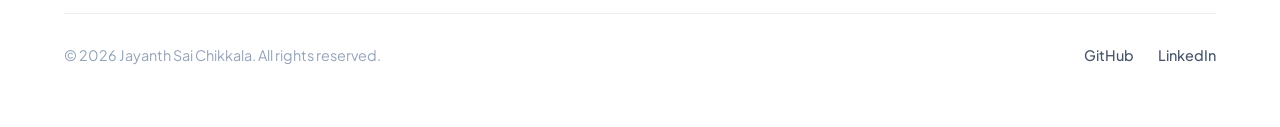
==== commit 2aa49493: "Add interactive anti-gravity particle background to hero section" ====
--- a/index.html
+++ b/index.html
@@ -36,6 +36,7 @@
 
   <!-- CSS Stylesheet -->
   <link rel="stylesheet" href="style.css">
+  <link rel="stylesheet" href="particle-background.css">
 
   <!-- Lucide Icons CDN -->
   <script src="https://unpkg.com/lucide@latest"></script>
@@ -81,6 +82,11 @@
   <main>
     <!-- Hero Section -->
     <section id="home" class="hero section-reveal">
+      <!-- Anti Gravity Particle Canvas Background -->
+      <div class="hero-particle-container">
+        <canvas id="hero-particle-canvas"></canvas>
+      </div>
+
       <div class="hero-container">
         <div class="hero-content">
           <span class="hero-badge"><i data-lucide="sparkles"></i> Available for Full-Time Opportunities</span>
@@ -513,6 +519,7 @@
 
   <!-- Script Integration -->
   <script src="script.js"></script>
+  <script src="particle-background.js"></script>
 </body>
 
 </html>
--- a/particle-background.css
+++ b/particle-background.css
@@ -0,0 +1,42 @@
+/* ==========================================================================
+   ANTI GRAVITY PARTICLE BACKGROUND STYLES
+   ========================================================================== */
+.hero-particle-container {
+  position: absolute;
+  top: 0;
+  left: 0;
+  width: 100%;
+  height: 100%;
+  overflow: hidden;
+  z-index: 0; /* Sits behind hero-content and visuals */
+  pointer-events: none; /* Allows clicks to pass through to elements beneath */
+}
+
+#hero-particle-canvas {
+  position: absolute;
+  top: 0;
+  left: 0;
+  width: 100%;
+  height: 100%;
+  display: block;
+  pointer-events: none;
+  mix-blend-mode: screen; /* Enhances color blending over the dark gradient background */
+}
+
+/* Ensure the hero section is positioned relatively to contain the canvas container */
+.hero {
+  position: relative;
+  z-index: 1;
+}
+
+/* Ensure hero contents stay above the particle canvas */
+.hero-container {
+  position: relative;
+  z-index: 2;
+  pointer-events: auto;
+}
+
+.scroll-down {
+  z-index: 3;
+  pointer-events: auto;
+}
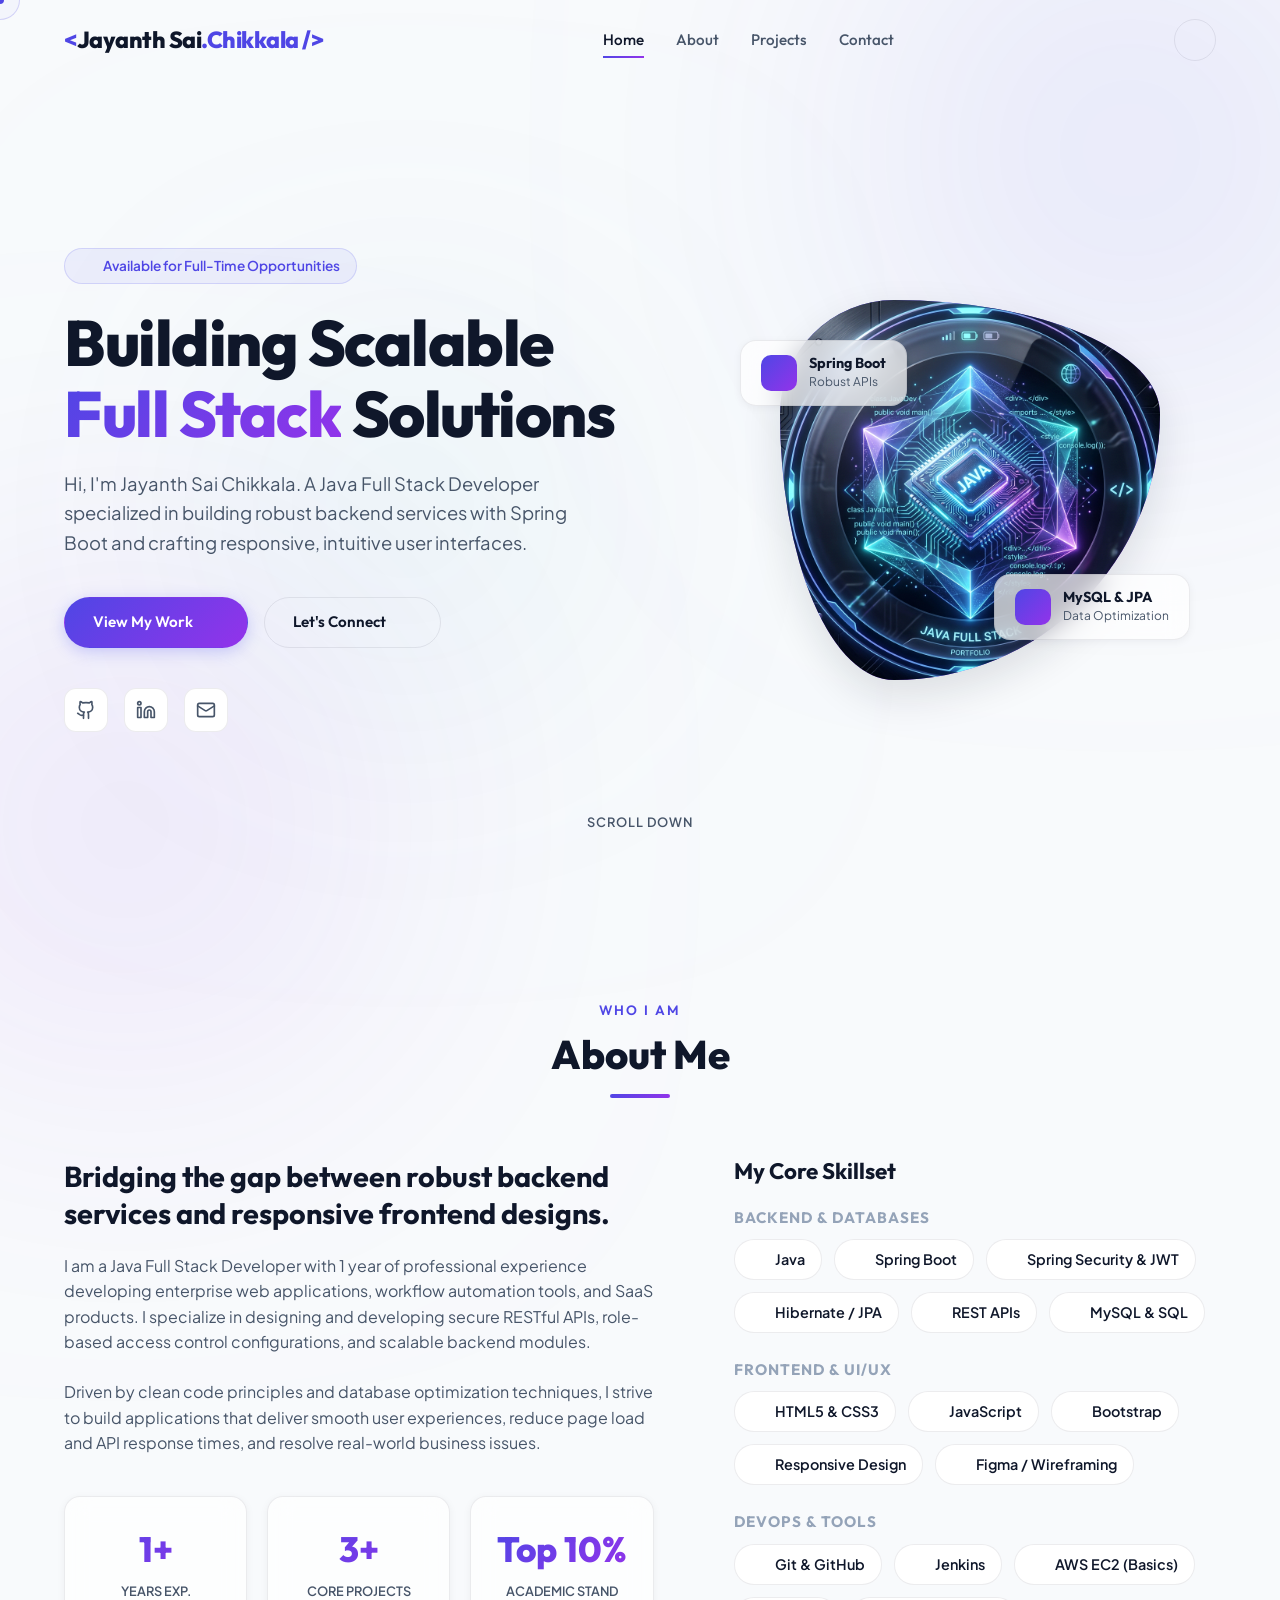
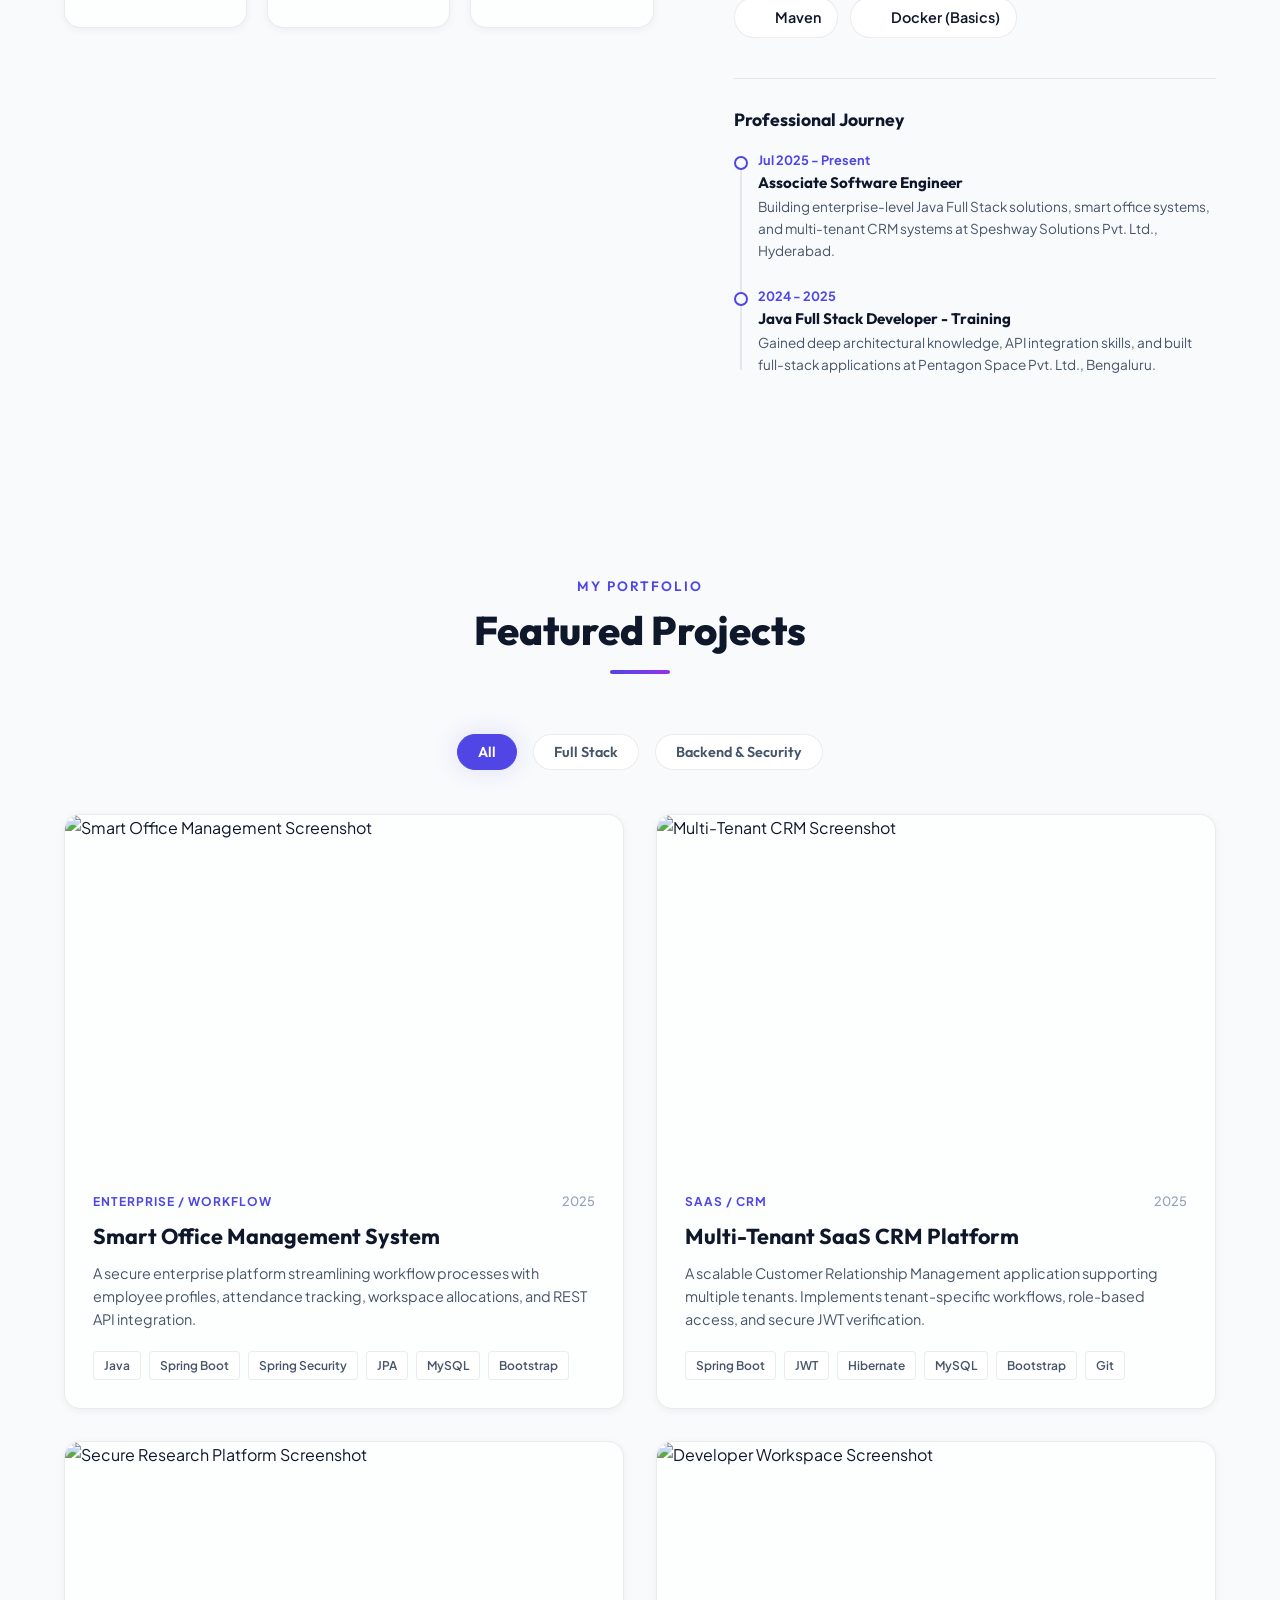
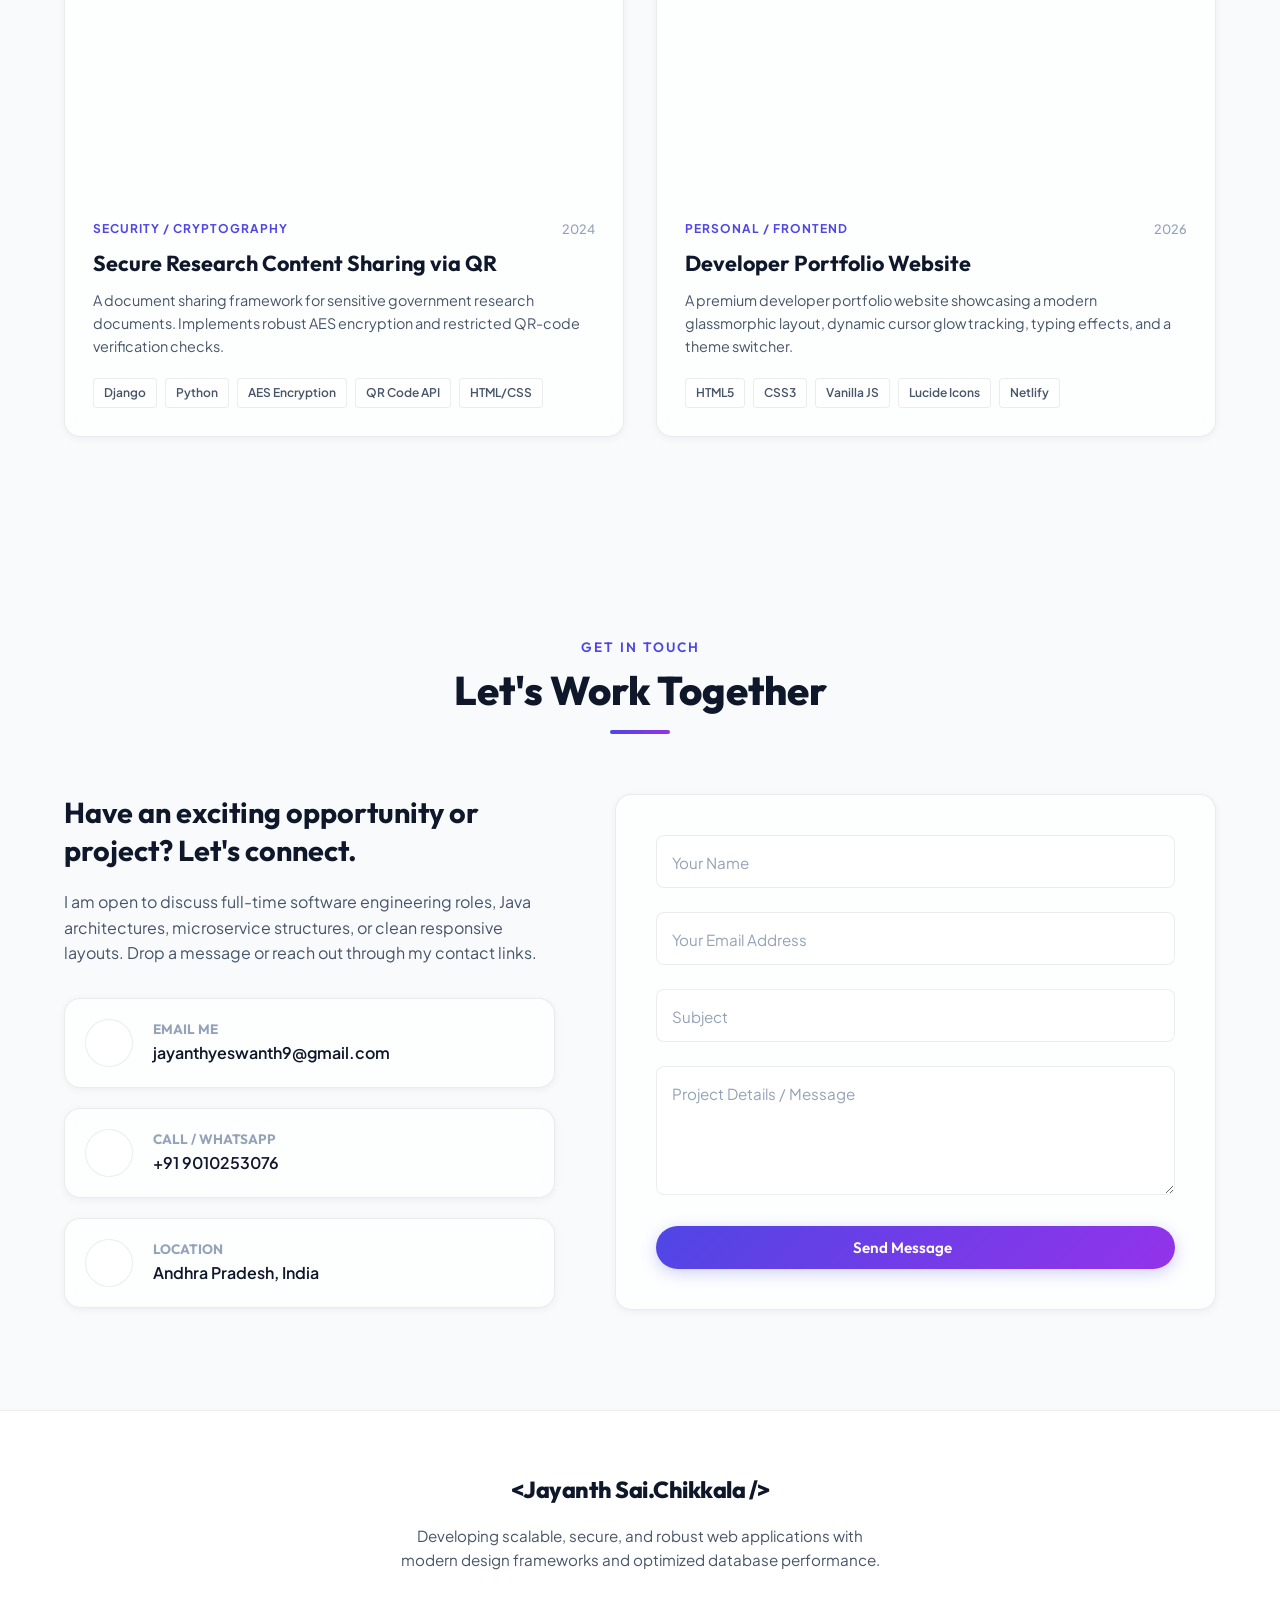
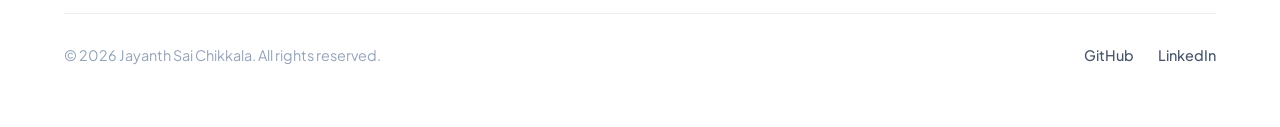
==== commit 40ae9b28: "sknkvdj" ====
--- a/index.html
+++ b/index.html
@@ -36,7 +36,6 @@
 
   <!-- CSS Stylesheet -->
   <link rel="stylesheet" href="style.css">
-  <link rel="stylesheet" href="particle-background.css">
 
   <!-- Lucide Icons CDN -->
   <script src="https://unpkg.com/lucide@latest"></script>
@@ -82,11 +81,6 @@
   <main>
     <!-- Hero Section -->
     <section id="home" class="hero section-reveal">
-      <!-- Anti Gravity Particle Canvas Background -->
-      <div class="hero-particle-container">
-        <canvas id="hero-particle-canvas"></canvas>
-      </div>
-
       <div class="hero-container">
         <div class="hero-content">
           <span class="hero-badge"><i data-lucide="sparkles"></i> Available for Full-Time Opportunities</span>
@@ -519,7 +513,6 @@
 
   <!-- Script Integration -->
   <script src="script.js"></script>
-  <script src="particle-background.js"></script>
 </body>
 
 </html>
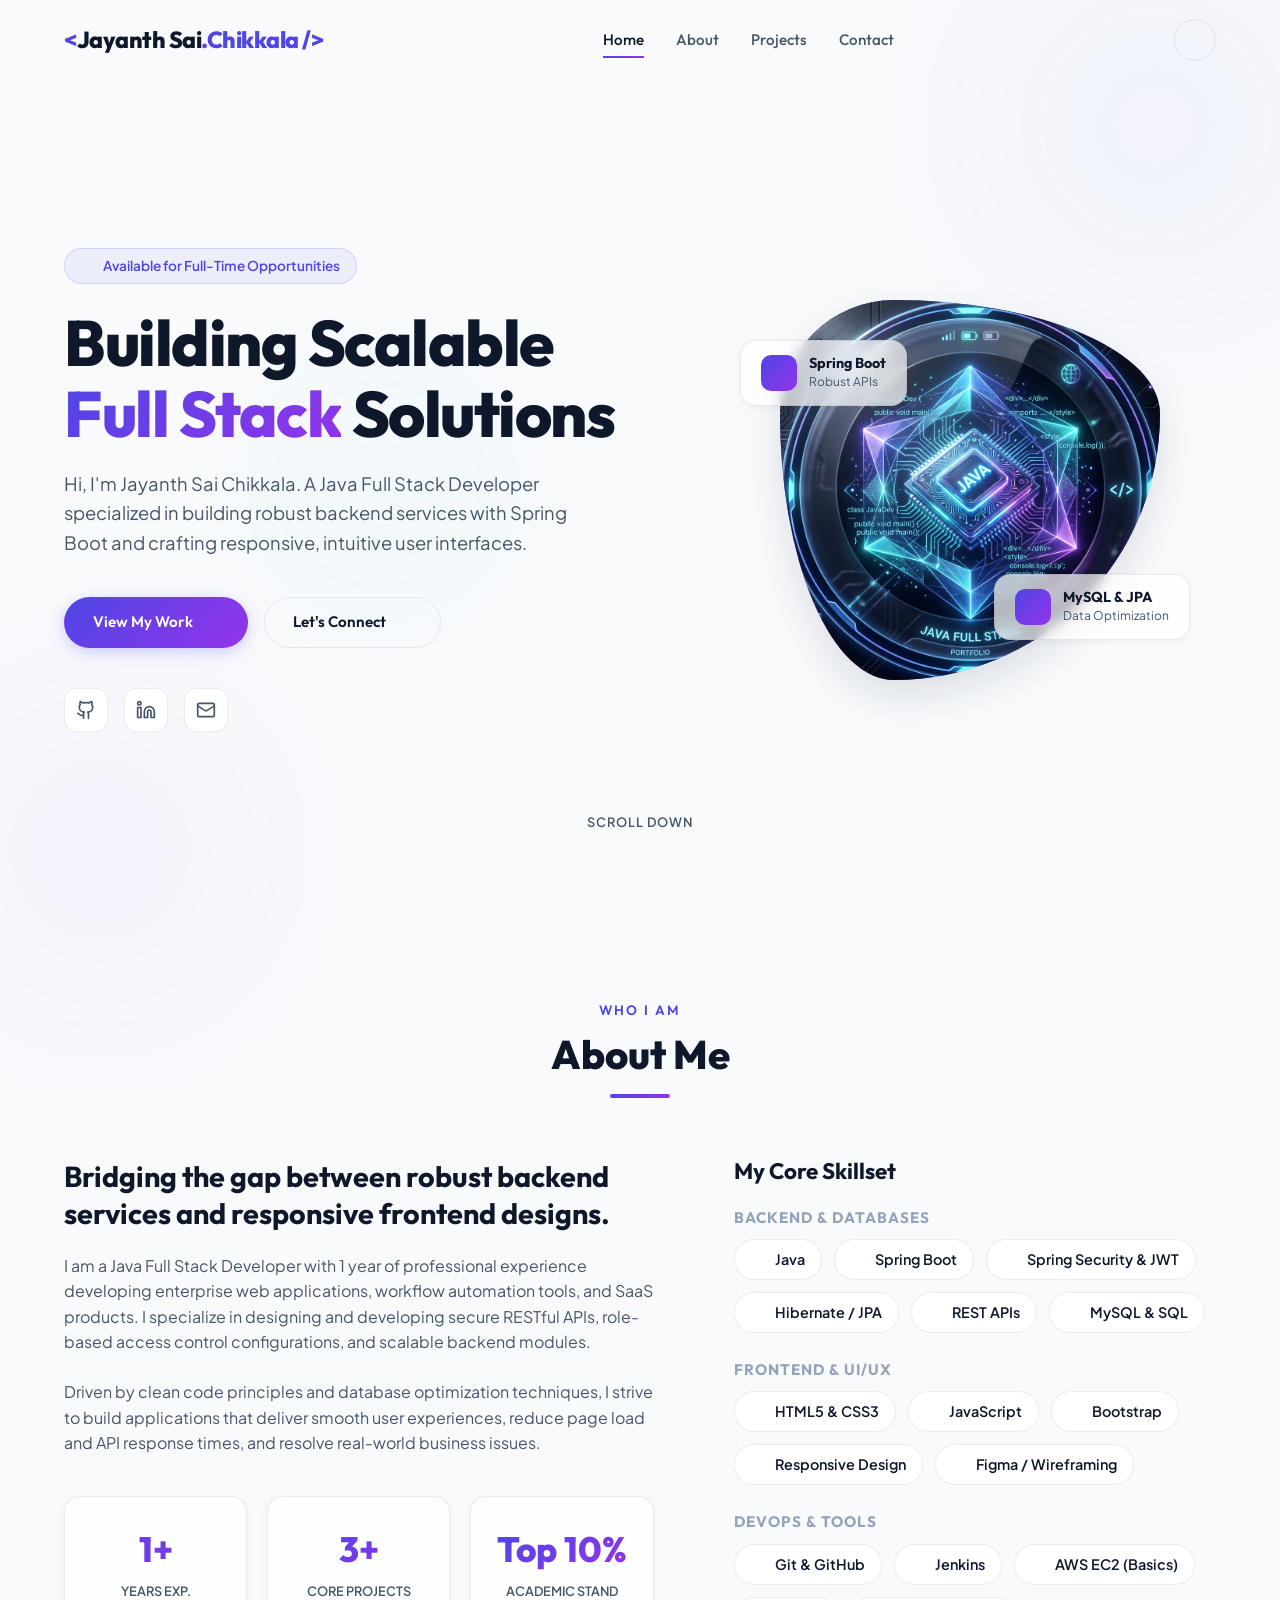
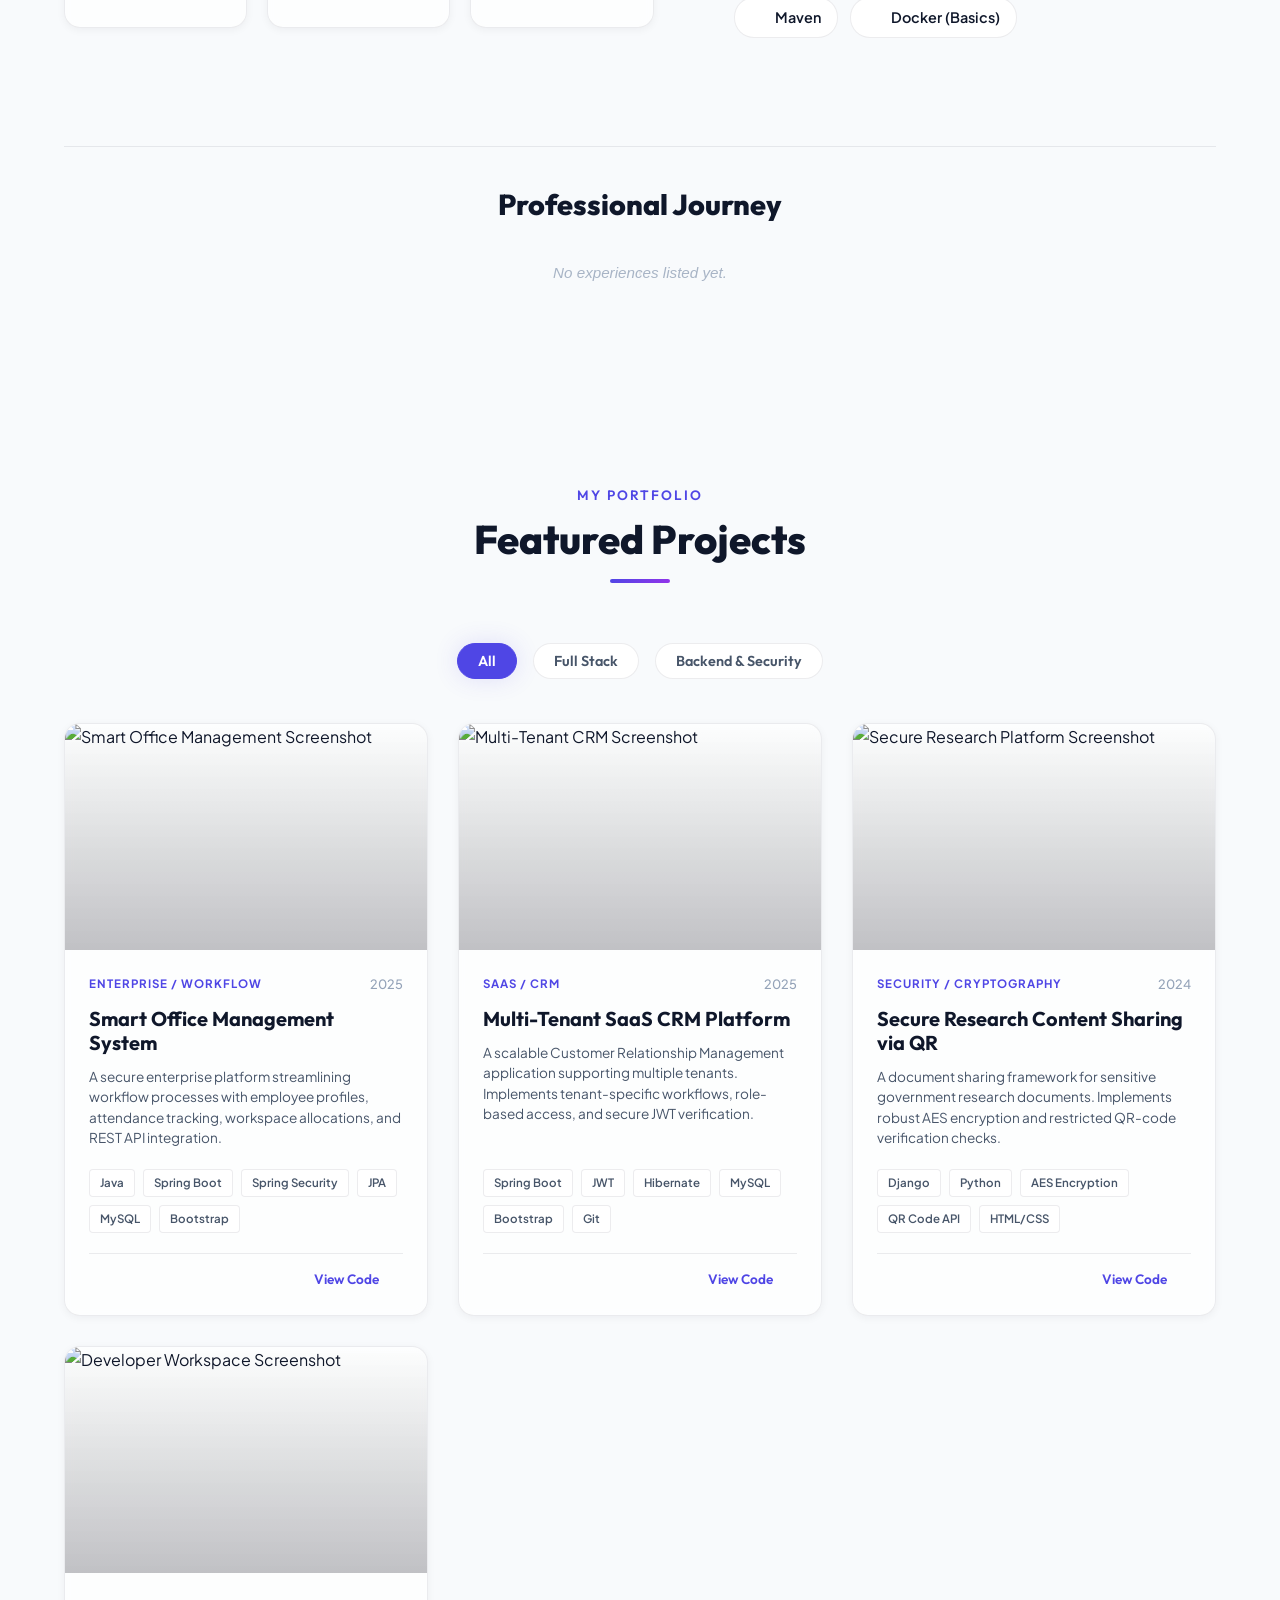
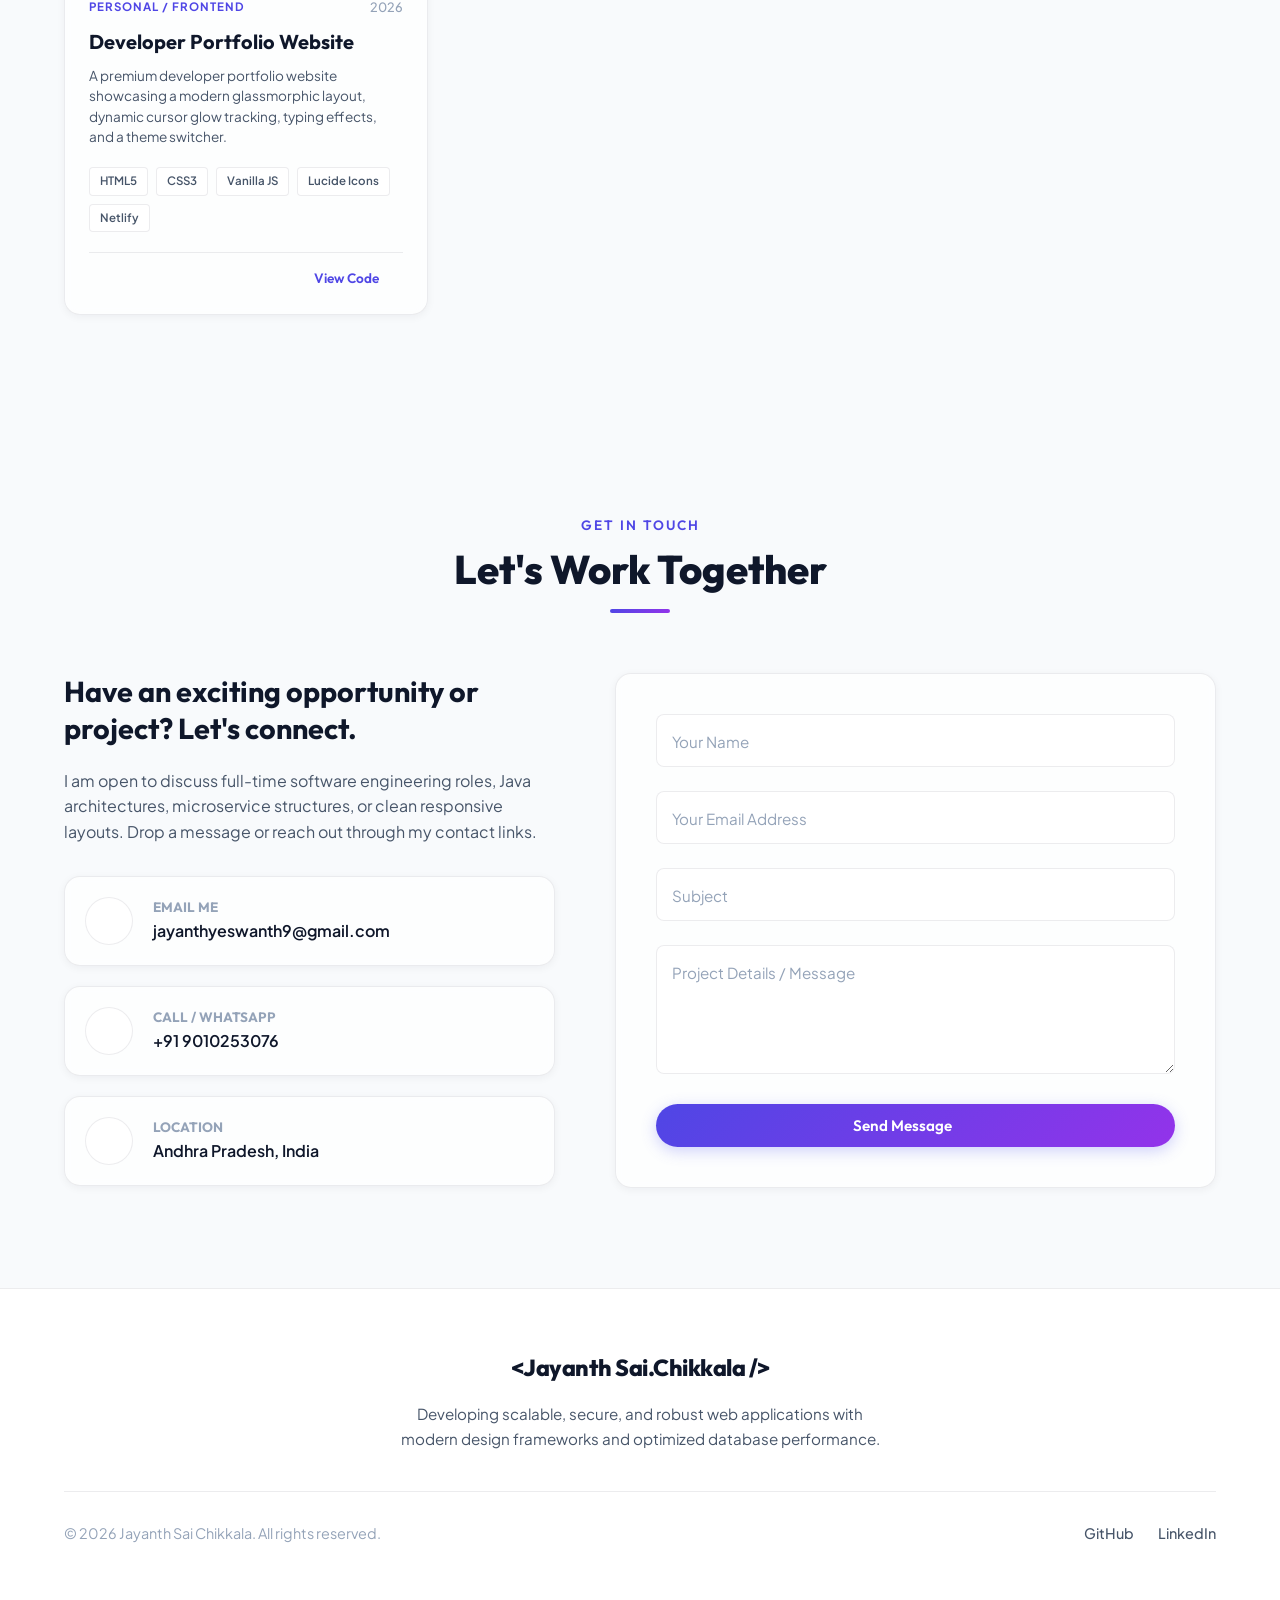
==== commit ac7d6c1a: "Complete" ====
--- a/index.html
+++ b/index.html
@@ -221,30 +221,17 @@
               </div>
             </div>
 
-            <!-- Professional Timeline -->
-            <div class="timeline-wrapper">
-              <h4>Professional Journey</h4>
-              <div class="timeline">
-                <div class="timeline-item">
-                  <div class="timeline-dot"></div>
-                  <div class="timeline-content">
-                    <span class="timeline-date">Jul 2025 - Present</span>
-                    <h5>Associate Software Engineer</h5>
-                    <p>Building enterprise-level Java Full Stack solutions, smart office systems, and multi-tenant CRM
-                      systems at Speshway Solutions Pvt. Ltd., Hyderabad.</p>
-                  </div>
-                </div>
-                <div class="timeline-item">
-                  <div class="timeline-dot"></div>
-                  <div class="timeline-content">
-                    <span class="timeline-date">2024 - 2025</span>
-                    <h5>Java Full Stack Developer - Training</h5>
-                    <p>Gained deep architectural knowledge, API integration skills, and built full-stack applications at
-                      Pentagon Space Pvt. Ltd., Bengaluru.</p>
-                  </div>
-                </div>
-              </div>
-            </div>
+            <!-- Moved timeline-wrapper out of this column -->
+          </div>
+        </div>
+
+        <!-- Professional Journey Timeline (Full Width) -->
+        <div class="timeline-wrapper timeline-fullwidth">
+          <h3 class="timeline-title-main">Professional Journey</h3>
+          
+          <div class="timeline">
+            <!-- Dynamic experiences loaded from DB -->
+            <p class="timeline-empty-message" style="text-align: center; width: 100%; font-style: italic; color: var(--text-muted); opacity: 0.8; font-size: 0.95rem;">No experiences listed yet.</p>
           </div>
         </div>
       </div>
@@ -273,14 +260,6 @@
             <div class="project-img-container">
               <img src="https://images.unsplash.com/photo-1497366216548-37526070297c?auto=format&fit=crop&w=800&q=80"
                 alt="Smart Office Management Screenshot" class="project-img">
-              <div class="project-overlay">
-                <div class="project-links">
-                  <a href="https://github.com/jayanth0227" target="_blank" rel="noopener noreferrer"
-                    class="project-link-icon" aria-label="View Source on GitHub">
-                    <i data-lucide="github"></i>
-                  </a>
-                </div>
-              </div>
             </div>
             <div class="project-info">
               <div class="project-meta">
@@ -298,6 +277,11 @@
                 <span>MySQL</span>
                 <span>Bootstrap</span>
               </div>
+              <div class="project-footer">
+                <a href="https://github.com/jayanth0227" target="_blank" rel="noopener noreferrer" class="project-btn-link">
+                  <span>View Code</span> <i data-lucide="github"></i>
+                </a>
+              </div>
             </div>
           </article>
 
@@ -306,14 +290,6 @@
             <div class="project-img-container">
               <img src="https://images.unsplash.com/photo-1551288049-bebda4e38f71?auto=format&fit=crop&w=800&q=80"
                 alt="Multi-Tenant CRM Screenshot" class="project-img">
-              <div class="project-overlay">
-                <div class="project-links">
-                  <a href="https://github.com/jayanth0227" target="_blank" rel="noopener noreferrer"
-                    class="project-link-icon" aria-label="View Source on GitHub">
-                    <i data-lucide="github"></i>
-                  </a>
-                </div>
-              </div>
             </div>
             <div class="project-info">
               <div class="project-meta">
@@ -331,6 +307,11 @@
                 <span>Bootstrap</span>
                 <span>Git</span>
               </div>
+              <div class="project-footer">
+                <a href="https://github.com/jayanth0227" target="_blank" rel="noopener noreferrer" class="project-btn-link">
+                  <span>View Code</span> <i data-lucide="github"></i>
+                </a>
+              </div>
             </div>
           </article>
 
@@ -339,14 +320,6 @@
             <div class="project-img-container">
               <img src="https://images.unsplash.com/photo-1563986768609-322da13575f3?auto=format&fit=crop&w=800&q=80"
                 alt="Secure Research Platform Screenshot" class="project-img">
-              <div class="project-overlay">
-                <div class="project-links">
-                  <a href="https://github.com/jayanth0227" target="_blank" rel="noopener noreferrer"
-                    class="project-link-icon" aria-label="View Source on GitHub">
-                    <i data-lucide="github"></i>
-                  </a>
-                </div>
-              </div>
             </div>
             <div class="project-info">
               <div class="project-meta">
@@ -363,6 +336,11 @@
                 <span>QR Code API</span>
                 <span>HTML/CSS</span>
               </div>
+              <div class="project-footer">
+                <a href="https://github.com/jayanth0227" target="_blank" rel="noopener noreferrer" class="project-btn-link">
+                  <span>View Code</span> <i data-lucide="github"></i>
+                </a>
+              </div>
             </div>
           </article>
 
@@ -371,14 +349,6 @@
             <div class="project-img-container">
               <img src="https://images.unsplash.com/photo-1555066931-4365d14bab8c?auto=format&fit=crop&w=800&q=80"
                 alt="Developer Workspace Screenshot" class="project-img">
-              <div class="project-overlay">
-                <div class="project-links">
-                  <a href="https://github.com/jayanth0227" target="_blank" rel="noopener noreferrer"
-                    class="project-link-icon" aria-label="View Code">
-                    <i data-lucide="github"></i>
-                  </a>
-                </div>
-              </div>
             </div>
             <div class="project-info">
               <div class="project-meta">
@@ -395,6 +365,11 @@
                 <span>Lucide Icons</span>
                 <span>Netlify</span>
               </div>
+              <div class="project-footer">
+                <a href="https://github.com/jayanth0227" target="_blank" rel="noopener noreferrer" class="project-btn-link">
+                  <span>View Code</span> <i data-lucide="github"></i>
+                </a>
+              </div>
             </div>
           </article>
         </div>
--- a/style.css
+++ b/style.css
@@ -127,8 +127,8 @@
    ========================================================================== */
 .glass {
   background: var(--bg-glass);
-  backdrop-filter: blur(12px);
-  -webkit-backdrop-filter: blur(12px);
+  backdrop-filter: blur(6px); /* Reduced from 12px for better rendering performance */
+  -webkit-backdrop-filter: blur(6px);
   border: 1px solid var(--border-glass);
   box-shadow: var(--shadow-sm);
   transition: var(--theme-transition), transform 0.3s cubic-bezier(0.4, 0, 0.2, 1), box-shadow 0.3s ease;
@@ -161,7 +161,8 @@
   pointer-events: none;
   z-index: 9999;
   transform: translate(-50%, -50%);
-  transition: width 0.2s ease, height 0.2s ease, background-color 0.2s ease;
+  opacity: 0;
+  transition: opacity 0.3s ease, width 0.2s ease, height 0.2s ease, background-color 0.2s ease;
 }
 
 .custom-cursor-glow {
@@ -174,66 +175,74 @@
   pointer-events: none;
   z-index: 9998;
   transform: translate(-50%, -50%);
-  transition: transform 0.08s ease-out, width 0.2s ease, height 0.2s ease;
-}
-
-/* Background Animated Orbs */
+  opacity: 0;
+  /* Removed layout-thrashing transform transition since script now lerps position smoothly */
+  transition: opacity 0.3s ease, border-color 0.2s ease, width 0.2s ease, height 0.2s ease;
+}
+
+/* Hide custom cursor on touch devices */
+@media (pointer: coarse) {
+  .custom-cursor, .custom-cursor-glow {
+    display: none !important;
+  }
+}
+
+/* Background Decorative Orbs */
 .orb {
   position: fixed;
   border-radius: 50%;
-  filter: blur(140px);
+  filter: blur(80px); /* Reduced blur radius from 140px for faster rendering */
   z-index: -1;
-  opacity: 0.3;
+  opacity: 0.15; /* Using opacity adjustments instead of complex blend modes */
   pointer-events: none;
-  mix-blend-mode: screen;
+  will-change: transform; /* Promotes elements to separate GPU compositor layers */
   transition: opacity 0.5s ease;
 }
 
 [data-theme="light"] .orb {
-  opacity: 0.12;
-  mix-blend-mode: multiply;
+  opacity: 0.06;
 }
 
 .orb-1 {
-  width: 500px;
-  height: 500px;
-  background: var(--primary);
+  width: 450px;
+  height: 450px;
+  background: radial-gradient(circle, var(--primary) 0%, rgba(99, 102, 241, 0.1) 70%);
   top: -100px;
   right: -100px;
-  animation: floatOrb1 20s infinite alternate;
+  animation: floatOrb1 25s infinite alternate linear;
 }
 
 .orb-2 {
-  width: 450px;
-  height: 450px;
-  background: var(--secondary);
+  width: 400px;
+  height: 400px;
+  background: radial-gradient(circle, var(--secondary) 0%, rgba(168, 85, 247, 0.1) 70%);
   bottom: -150px;
   left: -100px;
-  animation: floatOrb2 25s infinite alternate;
+  animation: floatOrb2 30s infinite alternate linear;
 }
 
 .orb-3 {
-  width: 300px;
-  height: 300px;
-  background: var(--accent);
+  width: 250px;
+  height: 250px;
+  background: radial-gradient(circle, var(--accent) 0%, rgba(6, 182, 212, 0.1) 70%);
   top: 40%;
   left: 20%;
-  animation: floatOrb3 18s infinite alternate;
+  animation: floatOrb3 22s infinite alternate linear;
 }
 
 @keyframes floatOrb1 {
   0% { transform: translate(0, 0) scale(1); }
-  100% { transform: translate(-80px, 120px) scale(1.1); }
+  100% { transform: translate(-40px, 60px) scale(1.05); }
 }
 
 @keyframes floatOrb2 {
-  0% { transform: translate(0, 0) scale(1.1); }
-  100% { transform: translate(100px, -80px) scale(0.9); }
+  0% { transform: translate(0, 0) scale(1.05); }
+  100% { transform: translate(50px, -40px) scale(0.95); }
 }
 
 @keyframes floatOrb3 {
   0% { transform: translate(0, 0) rotate(0deg); }
-  100% { transform: translate(50px, 50px) rotate(180deg); }
+  100% { transform: translate(30px, 30px) rotate(180deg); }
 }
 
 /* Buttons */
@@ -602,6 +611,7 @@
   border-radius: var(--border-radius);
   z-index: 10;
   animation: floatCard 6s infinite ease-in-out;
+  will-change: transform; /* Promotes floating cards to hardware layers */
 }
 
 .card-icon {
@@ -786,75 +796,138 @@
   box-shadow: 0 4px 12px var(--border-glow);
 }
 
-/* Timeline */
-.timeline-wrapper {
-  margin-top: 40px;
+/* ==========================================================================
+   TIMELINE (Professional Journey) - Full Width Alternating Center Line
+   ========================================================================== */
+.timeline-fullwidth {
+  margin-top: 80px;
+  width: 100%;
   border-top: 1px solid var(--border-glass);
-  padding-top: 30px;
-}
-
-.timeline-wrapper h4 {
-  font-size: 1.1rem;
-  margin-bottom: 20px;
-}
-
-.timeline {
+  padding-top: 40px;
+}
+
+.timeline-fullwidth .timeline-title-main {
+  font-size: 1.8rem;
+  font-weight: 800;
+  margin-bottom: 40px;
+  text-align: center;
+  font-family: var(--font-heading);
+}
+
+.timeline-fullwidth .timeline {
   position: relative;
-  padding-left: 24px;
-}
-
-.timeline::before {
+  padding-left: 0;
+}
+
+.timeline-fullwidth .timeline::before {
   content: '';
   position: absolute;
-  top: 6px;
-  left: 6px;
+  top: 10px;
+  left: 50%;
+  transform: translateX(-50%);
   width: 2px;
-  height: calc(100% - 12px);
+  height: calc(100% - 20px);
   background: var(--border-glass);
 }
 
-.timeline-item {
+.timeline-fullwidth .timeline-item {
   position: relative;
-  margin-bottom: 24px;
-}
-
-.timeline-item:last-child {
+  width: 50%;
+  margin-bottom: 40px;
+}
+
+.timeline-fullwidth .timeline-item:last-child {
   margin-bottom: 0;
 }
 
-.timeline-dot {
+/* Left milestone item styles */
+.timeline-fullwidth .timeline-item:nth-child(odd) {
+  left: 0;
+  padding-right: 45px;
+  text-align: right;
+}
+
+/* Right milestone item styles */
+.timeline-fullwidth .timeline-item:nth-child(even) {
+  left: 50%;
+  padding-left: 45px;
+  text-align: left;
+}
+
+.timeline-fullwidth .timeline-dot {
   position: absolute;
-  left: -24px;
-  top: 6px;
-  width: 14px;
-  height: 14px;
+  top: 8px;
+  width: 16px;
+  height: 16px;
   border-radius: 50%;
   background: var(--bg-primary);
-  border: 2px solid var(--primary);
-  transition: background-color 0.3s ease;
-}
-
-.timeline-item:hover .timeline-dot {
+  border: 3px solid var(--primary);
+  transition: background-color 0.3s ease, box-shadow 0.3s ease;
+  z-index: 2;
+}
+
+.timeline-fullwidth .timeline-item:hover .timeline-dot {
   background: var(--primary);
-  box-shadow: 0 0 8px var(--primary);
-}
-
-.timeline-date {
-  font-size: 0.8rem;
+  box-shadow: 0 0 10px var(--primary);
+}
+
+/* Dot alignment for left-hand milestones */
+.timeline-fullwidth .timeline-item:nth-child(odd) .timeline-dot {
+  right: -8px;
+  left: auto;
+}
+
+/* Dot alignment for right-hand milestones */
+.timeline-fullwidth .timeline-item:nth-child(even) .timeline-dot {
+  left: -8px;
+}
+
+.timeline-fullwidth .timeline-date {
+  font-size: 0.85rem;
   font-weight: 700;
   color: var(--primary);
   display: block;
-  margin-bottom: 4px;
-}
-
-.timeline-content h5 {
-  font-size: 0.95rem;
-  margin-bottom: 4px;
-}
-
-.timeline-content p {
-  font-size: 0.85rem;
+  margin-bottom: 6px;
+  font-family: var(--font-heading);
+  letter-spacing: 0.5px;
+}
+
+.timeline-fullwidth .timeline-content h5 {
+  font-size: 1.15rem;
+  font-weight: 700;
+  margin-bottom: 6px;
+  color: var(--text-primary);
+  font-family: var(--font-heading);
+}
+
+.timeline-fullwidth .timeline-content p {
+  font-size: 0.9rem;
   color: var(--text-secondary);
+  line-height: 1.6;
+}
+
+/* Timeline Responsiveness Fallback */
+@media (max-width: 768px) {
+  .timeline-fullwidth .timeline::before {
+    left: 6px;
+    transform: none;
+  }
+  
+  .timeline-fullwidth .timeline-item {
+    width: 100% !important;
+    left: 0 !important;
+    padding-left: 28px !important;
+    padding-right: 0 !important;
+    text-align: left !important;
+    margin-bottom: 30px;
+  }
+  
+  .timeline-fullwidth .timeline-item:nth-child(odd) .timeline-dot,
+  .timeline-fullwidth .timeline-item:nth-child(even) .timeline-dot {
+    left: 0 !important;
+    right: auto !important;
+    top: 6px;
+  }
 }
 
 /* ==========================================================================
@@ -889,8 +962,20 @@
 
 .projects-grid {
   display: grid;
-  grid-template-columns: repeat(2, 1fr);
-  gap: 32px;
+  grid-template-columns: repeat(3, 1fr); /* Restructured to 3 columns for desktop */
+  gap: 30px;
+}
+
+@media (max-width: 1024px) {
+  .projects-grid {
+    grid-template-columns: repeat(2, 1fr);
+  }
+}
+
+@media (max-width: 768px) {
+  .projects-grid {
+    grid-template-columns: 1fr;
+  }
 }
 
 .project-card {
@@ -898,6 +983,8 @@
   overflow: hidden;
   display: flex;
   flex-direction: column;
+  transition: all 0.35s cubic-bezier(0.4, 0, 0.2, 1);
+  position: relative;
 }
 
 .project-card:hover {
@@ -913,6 +1000,22 @@
   overflow: hidden;
 }
 
+/* Subtle overlay gradient on images */
+.project-img-container::after {
+  content: '';
+  position: absolute;
+  top: 0;
+  left: 0;
+  width: 100%;
+  height: 100%;
+  background: linear-gradient(to bottom, transparent, rgba(10, 12, 22, 0.25));
+  transition: opacity 0.3s ease;
+}
+
+.project-card:hover .project-img-container::after {
+  opacity: 0;
+}
+
 .project-img {
   width: 100%;
   height: 100%;
@@ -924,62 +1027,8 @@
   transform: scale(1.05);
 }
 
-.project-overlay {
-  position: absolute;
-  top: 0;
-  left: 0;
-  width: 100%;
-  height: 100%;
-  background: rgba(10, 12, 22, 0.75);
-  display: flex;
-  align-items: center;
-  justify-content: center;
-  opacity: 0;
-  transition: opacity 0.4s ease;
-  backdrop-filter: blur(4px);
-}
-
-.project-card:hover .project-overlay {
-  opacity: 1;
-}
-
-.project-links {
-  display: flex;
-  gap: 16px;
-}
-
-.project-link-icon {
-  width: 50px;
-  height: 50px;
-  border-radius: 50%;
-  background: var(--bg-primary);
-  border: 1px solid var(--border-glass);
-  color: var(--text-primary);
-  display: flex;
-  align-items: center;
-  justify-content: center;
-  transform: translateY(15px);
-  transition: all 0.4s cubic-bezier(0.4, 0, 0.2, 1);
-}
-
-.project-link-icon:hover {
-  background: var(--primary);
-  border-color: var(--primary);
-  color: #fff;
-  transform: scale(1.1);
-  box-shadow: var(--shadow-glow);
-}
-
-.project-card:hover .project-link-icon {
-  transform: translateY(0);
-}
-
-.project-card:hover .project-link-icon:nth-child(2) {
-  transition-delay: 0.05s;
-}
-
 .project-info {
-  padding: 28px;
+  padding: 24px;
   flex-grow: 1;
   display: flex;
   flex-direction: column;
@@ -993,7 +1042,7 @@
 }
 
 .project-tag {
-  font-size: 0.75rem;
+  font-size: 0.72rem;
   font-weight: 700;
   text-transform: uppercase;
   letter-spacing: 1px;
@@ -1007,15 +1056,22 @@
 }
 
 .project-title {
-  font-size: 1.35rem;
+  font-size: 1.25rem;
   margin-bottom: 12px;
+  font-weight: 700;
+  transition: color 0.3s ease;
+}
+
+.project-card:hover .project-title {
+  color: var(--primary);
 }
 
 .project-description {
   color: var(--text-secondary);
-  font-size: 0.9rem;
+  font-size: 0.85rem;
   margin-bottom: 20px;
   flex-grow: 1;
+  line-height: 1.5;
 }
 
 .project-tech {
@@ -1025,13 +1081,42 @@
 }
 
 .project-tech span {
-  font-size: 0.75rem;
+  font-size: 0.72rem;
   font-weight: 600;
   padding: 4px 10px;
   background: var(--bg-secondary);
   border: 1px solid var(--border-glass);
   border-radius: 4px;
   color: var(--text-secondary);
+}
+
+.project-footer {
+  margin-top: 20px;
+  padding-top: 15px;
+  border-top: 1px solid var(--border-glass);
+  display: flex;
+  justify-content: flex-end;
+}
+
+.project-btn-link {
+  display: inline-flex;
+  align-items: center;
+  gap: 8px;
+  font-family: var(--font-heading);
+  font-weight: 600;
+  font-size: 0.85rem;
+  color: var(--primary);
+  transition: all 0.3s ease;
+}
+
+.project-btn-link i {
+  width: 16px;
+  height: 16px;
+}
+
+.project-btn-link:hover {
+  color: var(--secondary);
+  transform: translateX(4px);
 }
 
 /* Card filter animations */
@@ -1334,6 +1419,17 @@
 }
 
 @media (max-width: 768px) {
+  /* Disable resource-heavy features on mobile */
+  .orb {
+    display: none !important;
+  }
+  
+  .glass {
+    backdrop-filter: none !important;
+    -webkit-backdrop-filter: none !important;
+    background: var(--bg-secondary) !important; /* Semi-opaque solid fallback */
+  }
+
   /* Navigation Menu */
   .mobile-toggle {
     display: block;
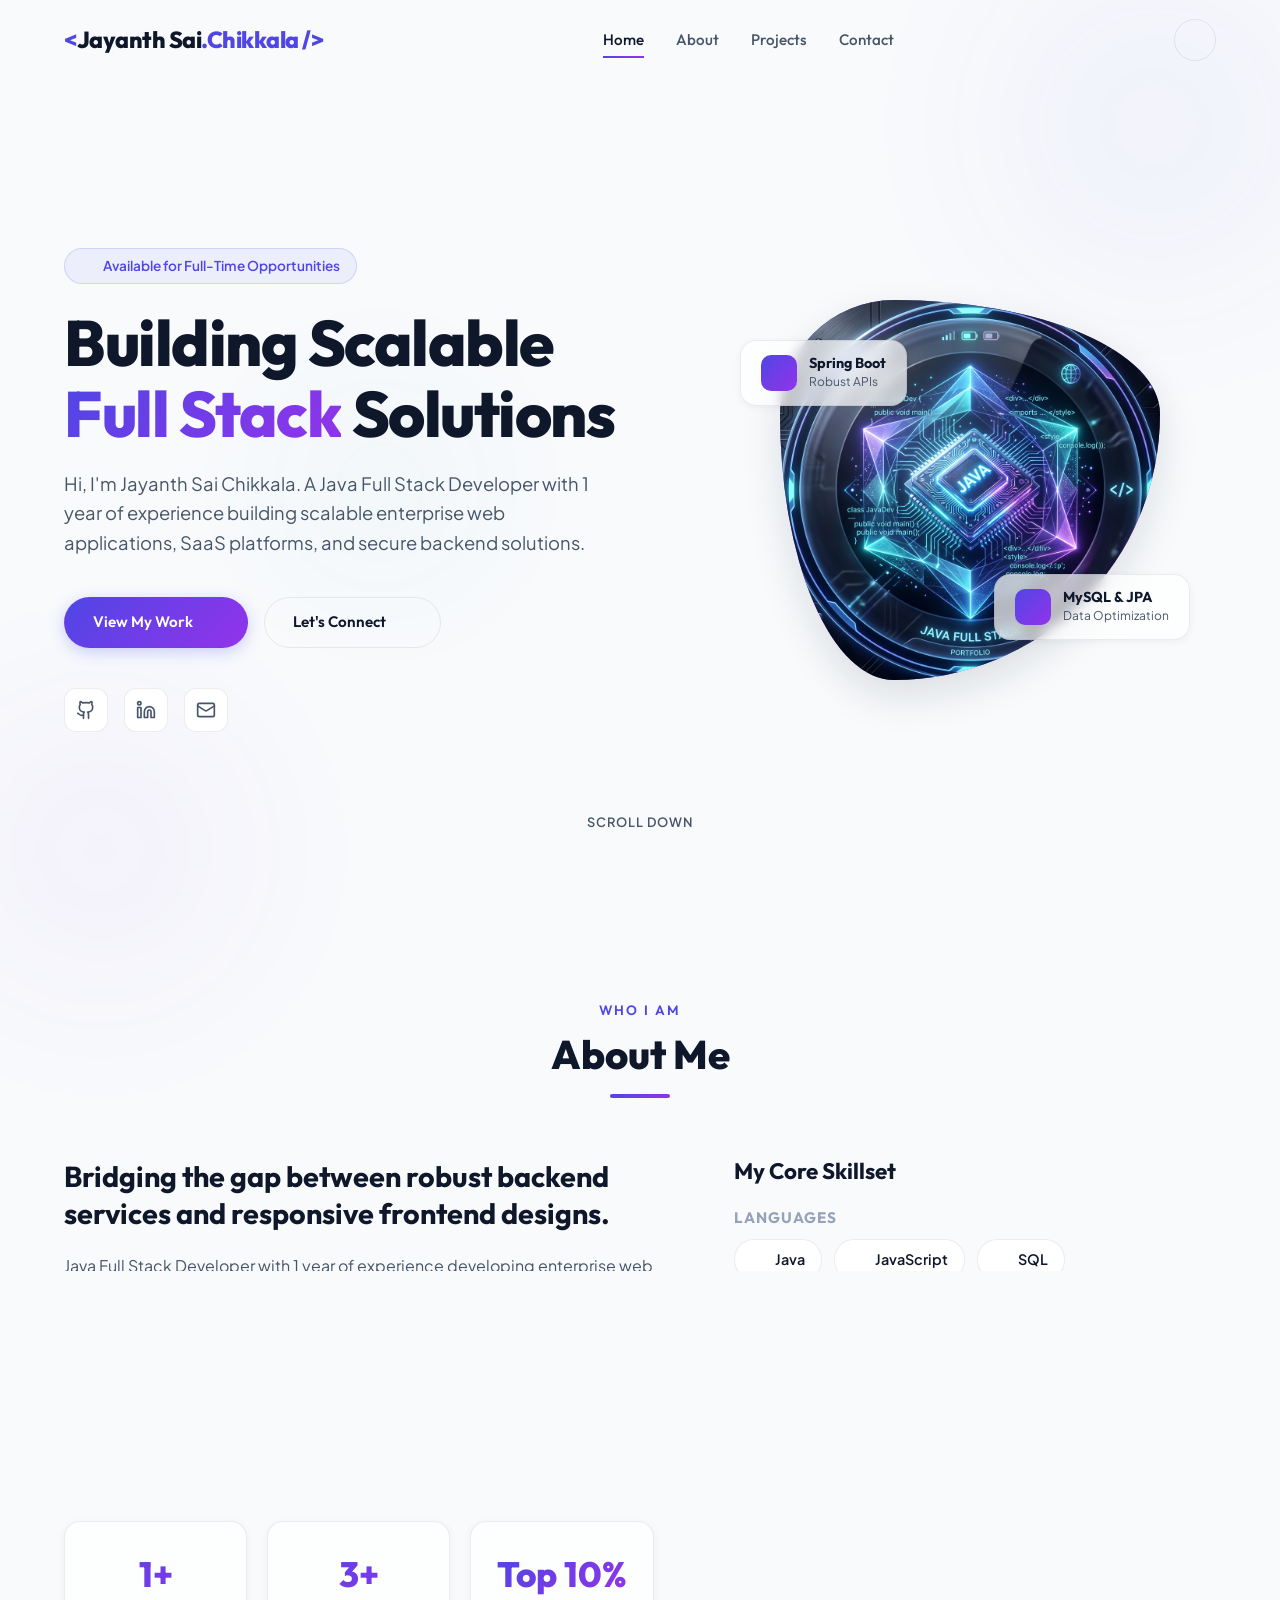
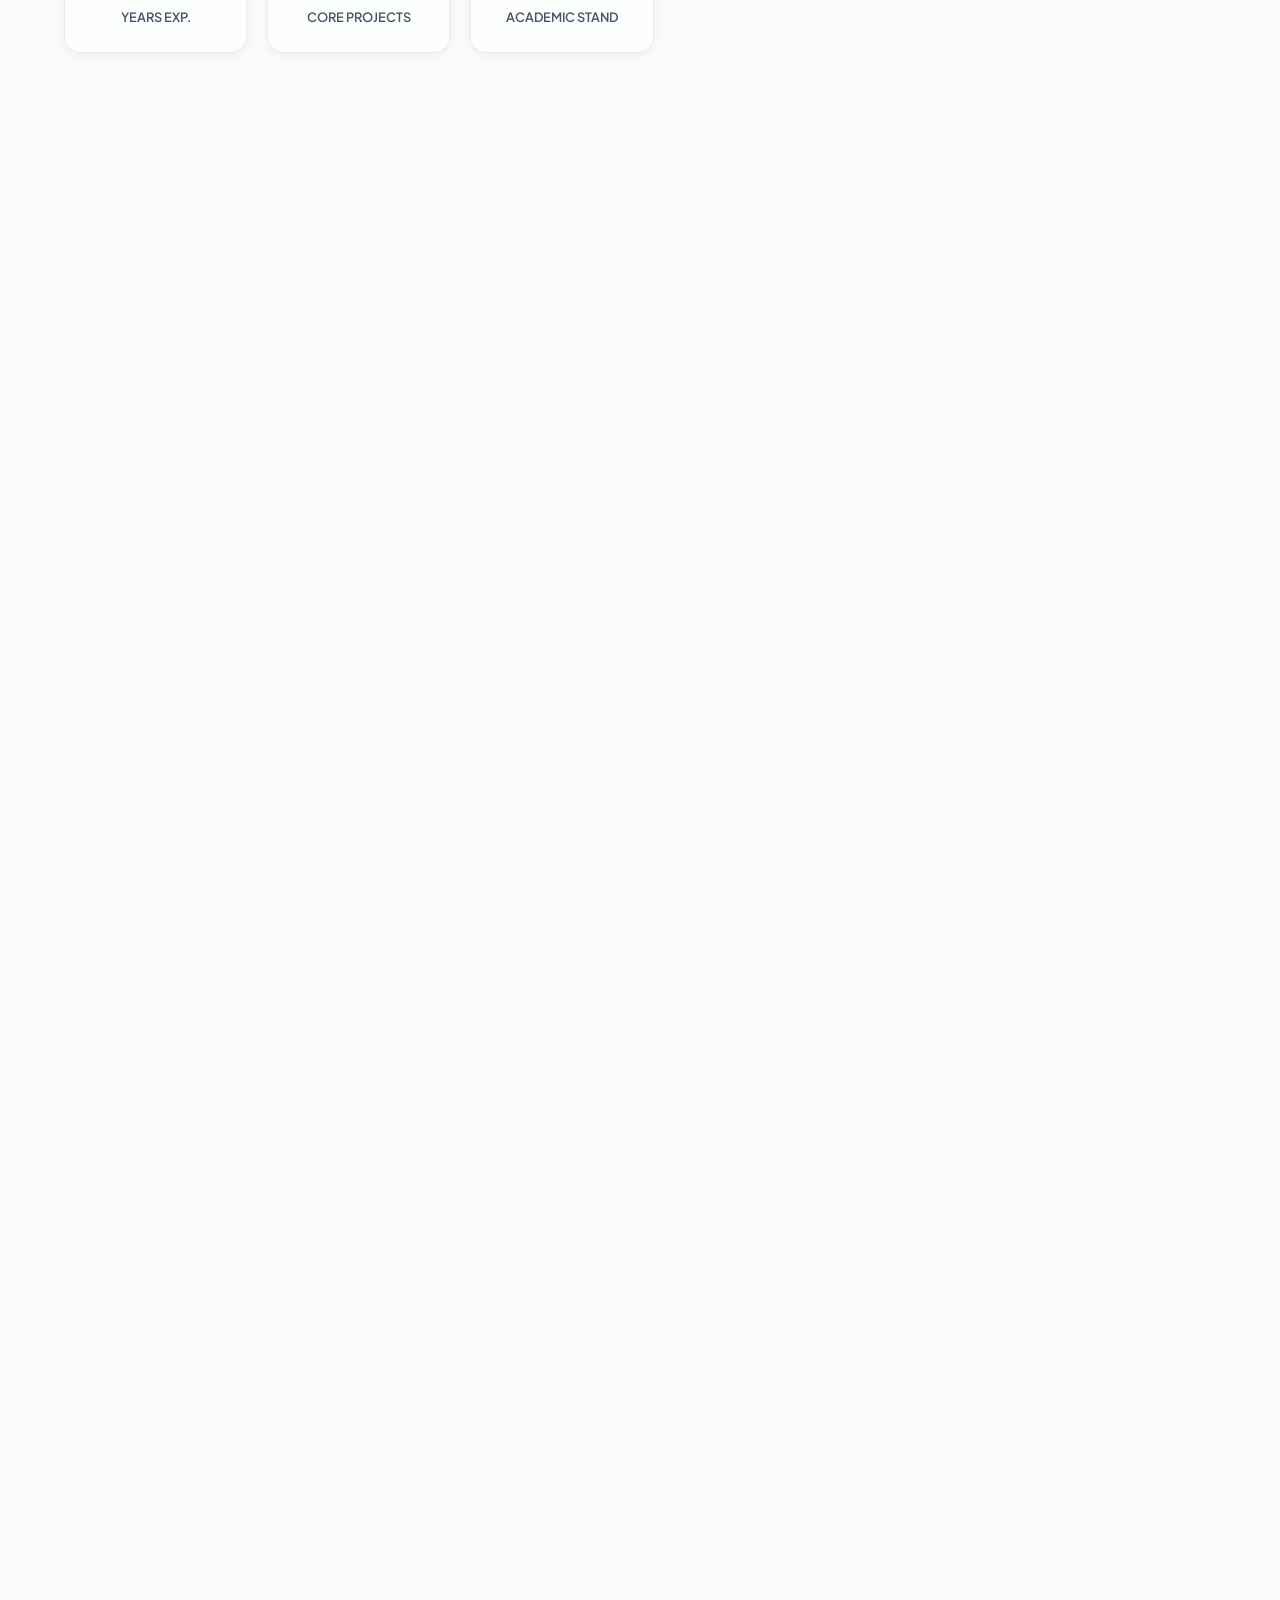
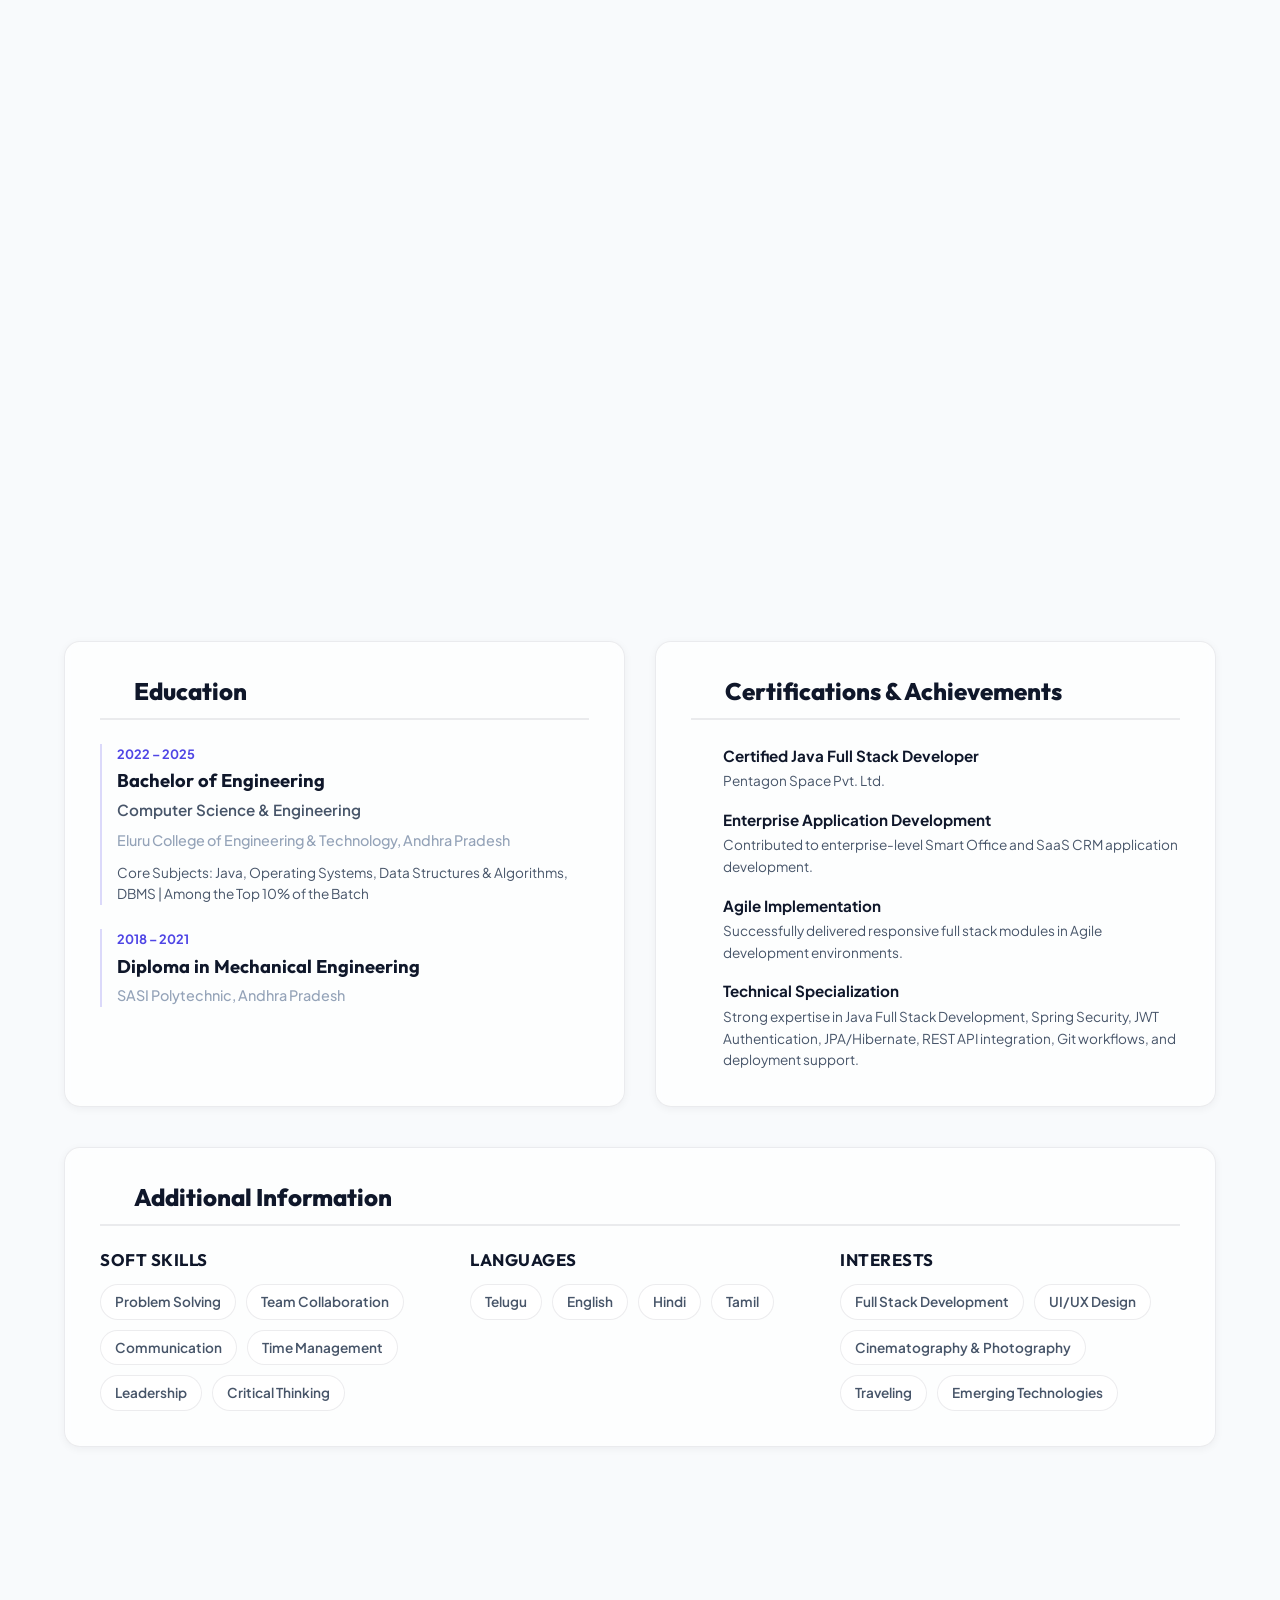
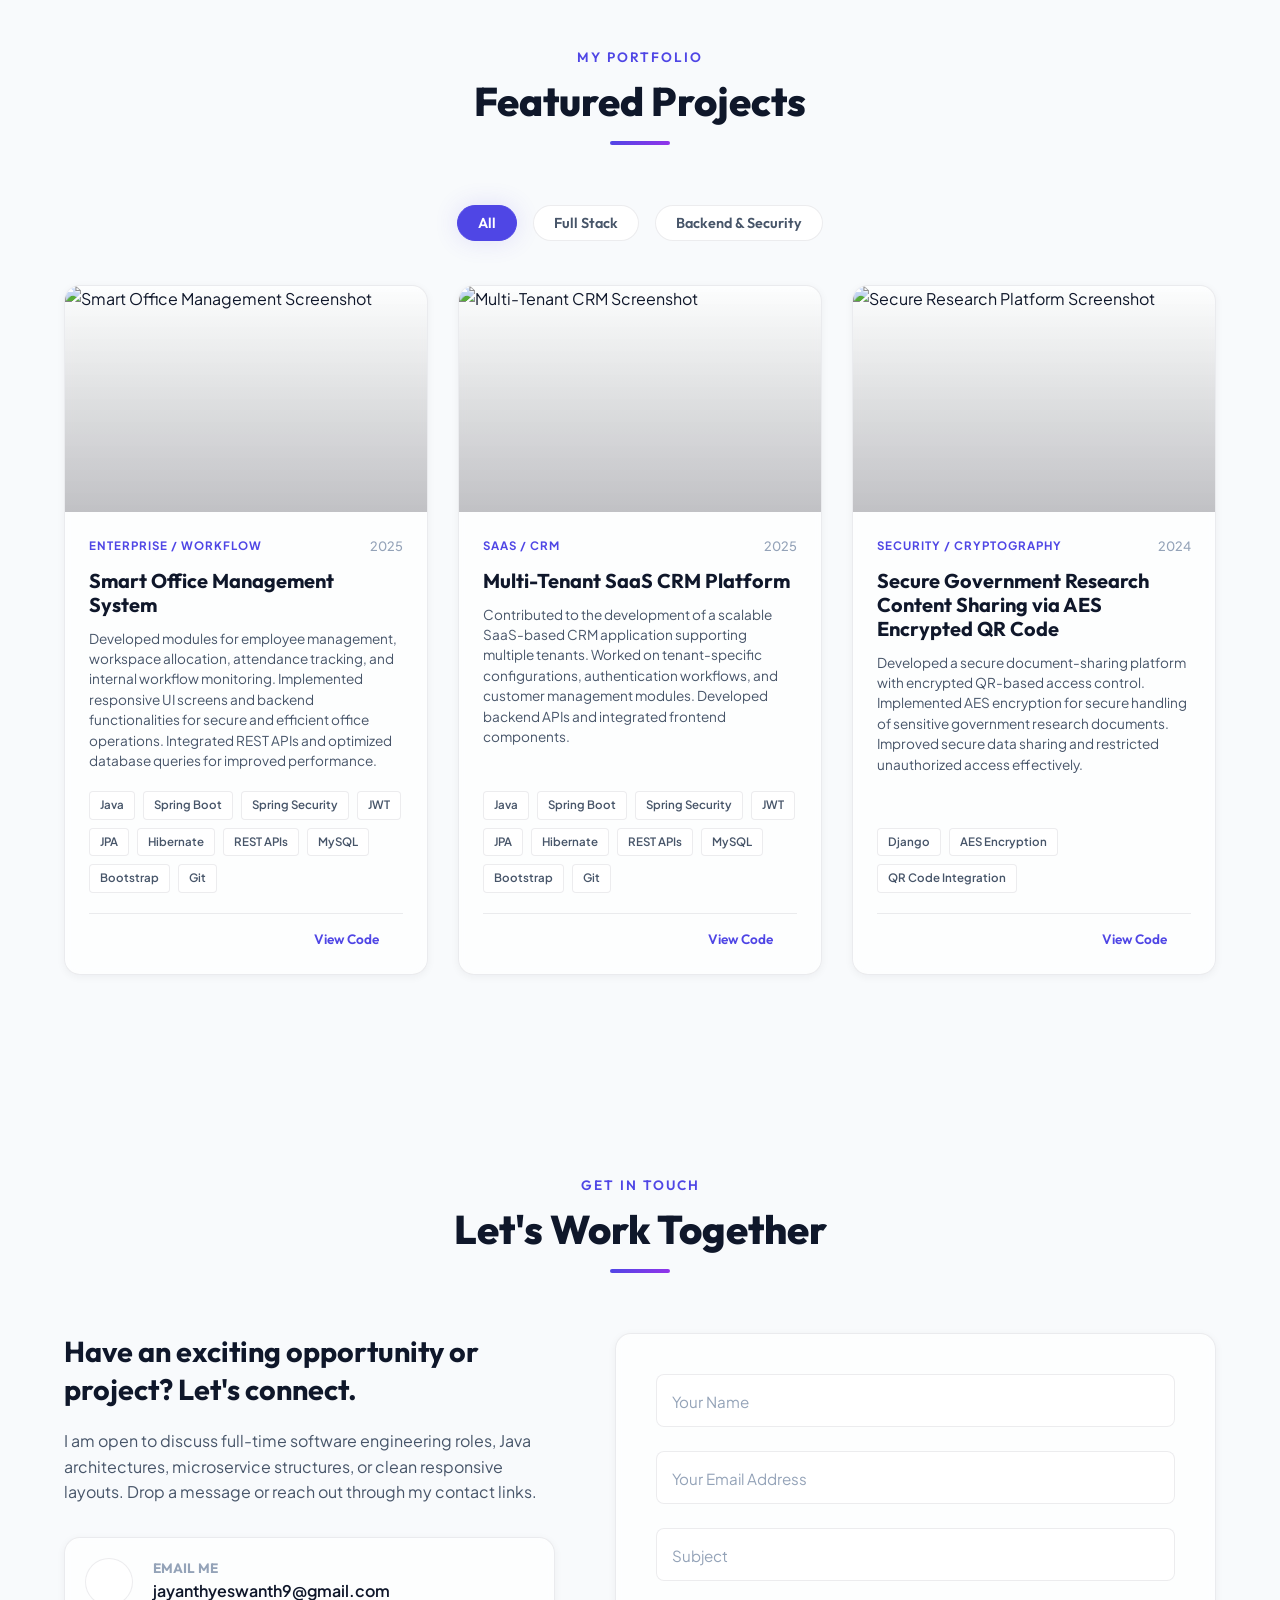
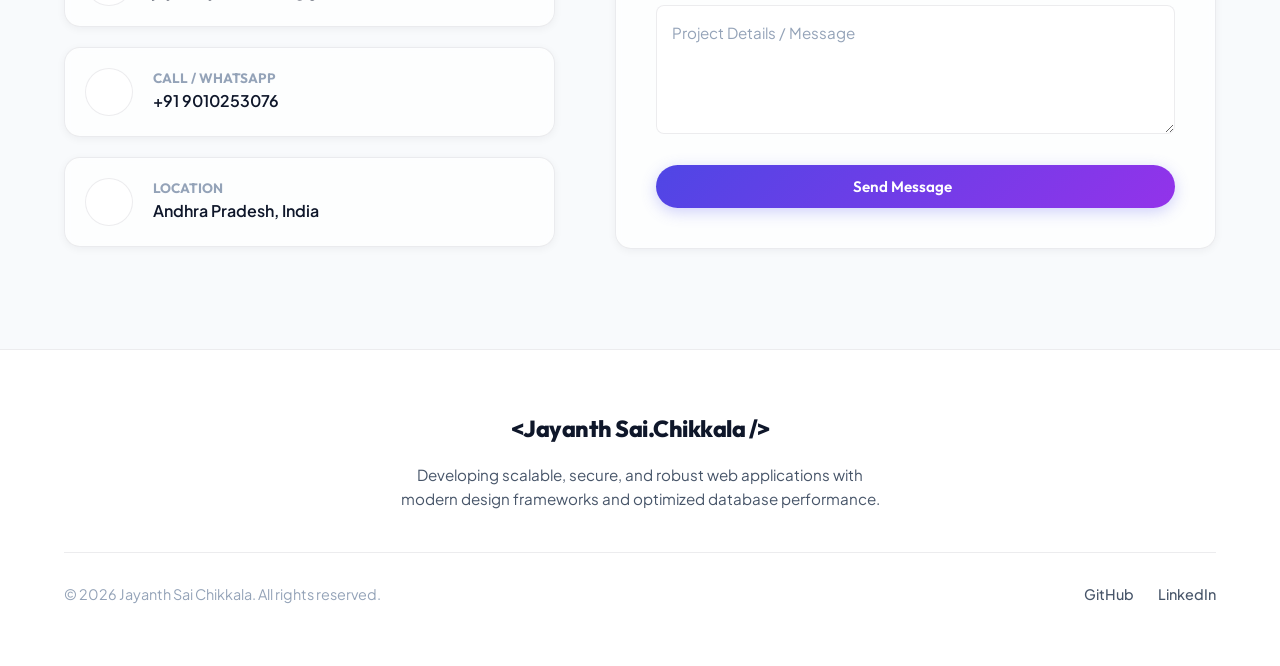
==== commit 5bed7dbc: "Regenerated" ====
--- a/index.html
+++ b/index.html
@@ -89,8 +89,7 @@
             <span class="text-gradient">Full Stack</span> Solutions
           </h1>
           <p class="hero-subtitle">
-            Hi, I'm Jayanth Sai Chikkala. A Java Full Stack Developer specialized in building robust backend services
-            with Spring Boot and crafting responsive, intuitive user interfaces.
+            Hi, I'm Jayanth Sai Chikkala. A Java Full Stack Developer with 1 year of experience building scalable enterprise web applications, SaaS platforms, and secure backend solutions.
           </p>
           <div class="hero-actions">
             <a href="#projects" class="btn btn-primary">
@@ -157,14 +156,10 @@
           <div class="about-content">
             <h3>Bridging the gap between robust backend services and responsive frontend designs.</h3>
             <p>
-              I am a Java Full Stack Developer with 1 year of professional experience developing enterprise web
-              applications, workflow automation tools, and SaaS products. I specialize in designing and developing
-              secure RESTful APIs, role-based access control configurations, and scalable backend modules.
+              Java Full Stack Developer with 1 year of experience developing enterprise web applications using Java, Spring Boot, REST APIs, MySQL, JavaScript, HTML, and CSS. Experienced in building SaaS platforms, workflow automation systems, responsive user interfaces, and scalable backend services.
             </p>
             <p>
-              Driven by clean code principles and database optimization techniques, I strive to build applications that
-              deliver smooth user experiences, reduce page load and API response times, and resolve real-world business
-              issues.
+              Strong understanding of OOP, Microservices, SDLC, Agile methodologies, API integration, database optimization, and deployment workflows. Passionate about solving real-world problems through clean, maintainable, and high-performance software solutions.
             </p>
 
             <div class="experience-stats">
@@ -187,25 +182,50 @@
             <h3>My Core Skillset</h3>
             <div class="skills-grid">
               <div class="skill-category">
-                <h4>Backend & Databases</h4>
+                <h4>Languages</h4>
+                <div class="skills-list">
+                  <div class="skill-pill"><i data-lucide="coffee" class="text-orange"></i> Java</div>
+                  <div class="skill-pill"><i data-lucide="code" class="text-yellow"></i> JavaScript</div>
+                  <div class="skill-pill"><i data-lucide="database" class="text-cyan"></i> SQL</div>
+                </div>
+              </div>
+
+              <div class="skill-category">
+                <h4>Backend</h4>
                 <div class="skills-list">
                   <div class="skill-pill"><i data-lucide="coffee" class="text-orange"></i> Java</div>
                   <div class="skill-pill"><i data-lucide="cpu" class="text-blue"></i> Spring Boot</div>
-                  <div class="skill-pill"><i data-lucide="shield" class="text-yellow"></i> Spring Security & JWT</div>
-                  <div class="skill-pill"><i data-lucide="database" class="text-cyan"></i> Hibernate / JPA</div>
+                  <div class="skill-pill"><i data-lucide="shield" class="text-yellow"></i> Spring Security</div>
+                  <div class="skill-pill"><i data-lucide="database" class="text-cyan"></i> Spring Data JPA</div>
+                  <div class="skill-pill"><i data-lucide="database" class="text-pink"></i> Hibernate</div>
                   <div class="skill-pill"><i data-lucide="server" class="text-purple"></i> REST APIs</div>
-                  <div class="skill-pill"><i data-lucide="database" class="text-pink"></i> MySQL & SQL</div>
+                  <div class="skill-pill"><i data-lucide="network" class="text-blue"></i> Microservices</div>
+                  <div class="skill-pill"><i data-lucide="layers" class="text-cyan"></i> MVC Architecture</div>
+                  <div class="skill-pill"><i data-lucide="key" class="text-yellow"></i> JWT Authentication</div>
+                  <div class="skill-pill"><i data-lucide="lock" class="text-red"></i> Authentication & Authorization</div>
                 </div>
               </div>
 
               <div class="skill-category">
-                <h4>Frontend & UI/UX</h4>
+                <h4>Frontend</h4>
                 <div class="skills-list">
-                  <div class="skill-pill"><i data-lucide="file-code" class="text-orange"></i> HTML5 & CSS3</div>
+                  <div class="skill-pill"><i data-lucide="file-code" class="text-orange"></i> HTML5</div>
+                  <div class="skill-pill"><i data-lucide="file-code" class="text-blue"></i> CSS3</div>
                   <div class="skill-pill"><i data-lucide="code" class="text-yellow"></i> JavaScript</div>
                   <div class="skill-pill"><i data-lucide="layout" class="text-purple"></i> Bootstrap</div>
-                  <div class="skill-pill"><i data-lucide="smartphone" class="text-cyan"></i> Responsive Design</div>
-                  <div class="skill-pill"><i data-lucide="figma" class="text-pink"></i> Figma / Wireframing</div>
+                  <div class="skill-pill"><i data-lucide="smartphone" class="text-cyan"></i> Responsive Web Design</div>
+                  <div class="skill-pill"><i data-lucide="activity" class="text-pink"></i> DOM Manipulation</div>
+                  <div class="skill-pill"><i data-lucide="chrome" class="text-blue"></i> Cross-Browser Compatibility</div>
+                  <div class="skill-pill"><i data-lucide="component" class="text-orange"></i> UI Component Development</div>
+                </div>
+              </div>
+
+              <div class="skill-category">
+                <h4>Databases</h4>
+                <div class="skills-list">
+                  <div class="skill-pill"><i data-lucide="database" class="text-pink"></i> MySQL</div>
+                  <div class="skill-pill"><i data-lucide="database" class="text-blue"></i> Oracle SQL</div>
+                  <div class="skill-pill"><i data-lucide="zap" class="text-yellow"></i> Database Query Optimization</div>
                 </div>
               </div>
 
@@ -214,9 +234,41 @@
                 <div class="skills-list">
                   <div class="skill-pill"><i data-lucide="git-branch" class="text-red"></i> Git & GitHub</div>
                   <div class="skill-pill"><i data-lucide="activity" class="text-blue"></i> Jenkins</div>
-                  <div class="skill-pill"><i data-lucide="cloud" class="text-yellow"></i> AWS EC2 (Basics)</div>
+                  <div class="skill-pill"><i data-lucide="cloud" class="text-yellow"></i> AWS (EC2 Basics)</div>
                   <div class="skill-pill"><i data-lucide="box" class="text-cyan"></i> Maven</div>
+                  <div class="skill-pill"><i data-lucide="mail" class="text-orange"></i> Postman</div>
+                  <div class="skill-pill"><i data-lucide="file-text" class="text-green"></i> Swagger/OpenAPI</div>
                   <div class="skill-pill"><i data-lucide="package" class="text-pink"></i> Docker (Basics)</div>
+                  <div class="skill-pill"><i data-lucide="code-2" class="text-blue"></i> Eclipse IDE</div>
+                  <div class="skill-pill"><i data-lucide="code" class="text-cyan"></i> VS Code</div>
+                  <div class="skill-pill"><i data-lucide="server" class="text-orange"></i> XAMPP</div>
+                </div>
+              </div>
+
+              <div class="skill-category">
+                <h4>Core Concepts</h4>
+                <div class="skills-list">
+                  <div class="skill-pill"><i data-lucide="box" class="text-purple"></i> OOP</div>
+                  <div class="skill-pill"><i data-lucide="binary" class="text-yellow"></i> Data Structures & Algorithms</div>
+                  <div class="skill-pill"><i data-lucide="shuffle" class="text-cyan"></i> API Integration</div>
+                  <div class="skill-pill"><i data-lucide="database" class="text-pink"></i> Database Management</div>
+                  <div class="skill-pill"><i data-lucide="users" class="text-blue"></i> Agile/Scrum</div>
+                  <div class="skill-pill"><i data-lucide="git-commit" class="text-green"></i> SDLC</div>
+                  <div class="skill-pill"><i data-lucide="trending-up" class="text-cyan"></i> Performance Optimization</div>
+                  <div class="skill-pill"><i data-lucide="git-pull-request" class="text-red"></i> Version Control</div>
+                </div>
+              </div>
+
+              <div class="skill-category">
+                <h4>UI/UX</h4>
+                <div class="skills-list">
+                  <div class="skill-pill"><i data-lucide="figma" class="text-pink"></i> Figma</div>
+                  <div class="skill-pill"><i data-lucide="layout" class="text-blue"></i> Wireframing</div>
+                  <div class="skill-pill"><i data-lucide="play" class="text-green"></i> Prototyping</div>
+                  <div class="skill-pill"><i data-lucide="git-merge" class="text-orange"></i> User Flows</div>
+                  <div class="skill-pill"><i data-lucide="map" class="text-cyan"></i> Sitemap Design</div>
+                  <div class="skill-pill"><i data-lucide="smartphone" class="text-purple"></i> Responsive UI Design</div>
+                  <div class="skill-pill"><i data-lucide="search" class="text-yellow"></i> UX Research Basics</div>
                 </div>
               </div>
             </div>
@@ -230,8 +282,132 @@
           <h3 class="timeline-title-main">Professional Journey</h3>
           
           <div class="timeline">
-            <!-- Dynamic experiences loaded from DB -->
-            <p class="timeline-empty-message" style="text-align: center; width: 100%; font-style: italic; color: var(--text-muted); opacity: 0.8; font-size: 0.95rem;">No experiences listed yet.</p>
+            <div class="timeline-item animate-reveal">
+              <div class="timeline-dot"></div>
+              <div class="timeline-content">
+                <span class="timeline-date">Jul 2025 – Present</span>
+                <h5>Associate Software Engineer</h5>
+                <p class="timeline-company"><strong>Speshway Solutions Pvt. Ltd.</strong> | Hyderabad, India</p>
+                <ul class="timeline-bullets" style="text-align: left; margin-top: 10px; padding-left: 20px; list-style-type: disc; color: var(--text-secondary); font-size: 0.9rem;">
+                  <li>Developed and maintained enterprise-level Java Full Stack applications using Java, Spring Boot, JavaScript, HTML, CSS, REST APIs, and MySQL.</li>
+                  <li>Contributed to the development of a Smart Office Management System that streamlined internal workflow processes and improved operational efficiency.</li>
+                  <li>Worked on a Multi-Tenant SaaS-based CRM platform with role-based access, tenant-specific configurations, and scalable backend architecture.</li>
+                  <li>Designed and integrated RESTful APIs for seamless frontend-backend communication and third-party integrations.</li>
+                  <li>Implemented authentication and authorization using Spring Security and JWT-based security mechanisms.</li>
+                  <li>Developed data access layer using Spring Data JPA and Hibernate for efficient database operations.</li>
+                  <li>Collaborated with cross-functional teams in Agile sprints to deliver production-ready features on schedule.</li>
+                  <li>Improved application responsiveness and optimized database queries, reducing page load and API response times.</li>
+                  <li>Used Git and GitHub for version control, code collaboration, and branch management.</li>
+                  <li>Participated in deployment and CI/CD support activities using Jenkins and cloud deployment workflows.</li>
+                  <li>Contributed to debugging, issue resolution, performance tuning, and application enhancement tasks.</li>
+                </ul>
+              </div>
+            </div>
+            <div class="timeline-item animate-reveal">
+              <div class="timeline-dot"></div>
+              <div class="timeline-content">
+                <span class="timeline-date">2024 – 2025</span>
+                <h5>Java Full Stack Developer – Training</h5>
+                <p class="timeline-company"><strong>Pentagon Space Pvt. Ltd.</strong> | Bengaluru, India</p>
+                <ul class="timeline-bullets" style="text-align: left; margin-top: 10px; padding-left: 20px; list-style-type: disc; color: var(--text-secondary); font-size: 0.9rem;">
+                  <li>Built responsive full stack applications using Java, Spring Boot, HTML, CSS, JavaScript, and MySQL.</li>
+                  <li>Worked on backend integration, REST API development, and frontend UI implementation.</li>
+                  <li>Strengthened understanding of full stack architecture, debugging, and clean coding practices.</li>
+                </ul>
+              </div>
+            </div>
+          </div>
+        </div>
+
+        <!-- Education and Certifications Grid -->
+        <div class="resume-grid">
+          <!-- Education Column -->
+          <div class="resume-column glass">
+            <h3 class="resume-column-title"><i data-lucide="graduation-cap"></i> Education</h3>
+            <div class="resume-card">
+              <span class="resume-card-date">2022 – 2025</span>
+              <h4>Bachelor of Engineering</h4>
+              <p class="resume-card-spec">Computer Science & Engineering</p>
+              <p class="resume-card-inst">Eluru College of Engineering & Technology, Andhra Pradesh</p>
+              <p class="resume-card-detail">Core Subjects: Java, Operating Systems, Data Structures & Algorithms, DBMS | Among the Top 10% of the Batch</p>
+            </div>
+            <div class="resume-card">
+              <span class="resume-card-date">2018 – 2021</span>
+              <h4>Diploma in Mechanical Engineering</h4>
+              <p class="resume-card-inst">SASI Polytechnic, Andhra Pradesh</p>
+            </div>
+          </div>
+
+          <!-- Certifications Column -->
+          <div class="resume-column glass">
+            <h3 class="resume-column-title"><i data-lucide="award"></i> Certifications & Achievements</h3>
+            <ul class="cert-list">
+              <li>
+                <i data-lucide="check-circle" class="text-green"></i>
+                <div>
+                  <strong>Certified Java Full Stack Developer</strong>
+                  <span>Pentagon Space Pvt. Ltd.</span>
+                </div>
+              </li>
+              <li>
+                <i data-lucide="check-circle" class="text-green"></i>
+                <div>
+                  <strong>Enterprise Application Development</strong>
+                  <span>Contributed to enterprise-level Smart Office and SaaS CRM application development.</span>
+                </div>
+              </li>
+              <li>
+                <i data-lucide="check-circle" class="text-green"></i>
+                <div>
+                  <strong>Agile Implementation</strong>
+                  <span>Successfully delivered responsive full stack modules in Agile development environments.</span>
+                </div>
+              </li>
+              <li>
+                <i data-lucide="check-circle" class="text-green"></i>
+                <div>
+                  <strong>Technical Specialization</strong>
+                  <span>Strong expertise in Java Full Stack Development, Spring Security, JWT Authentication, JPA/Hibernate, REST API integration, Git workflows, and deployment support.</span>
+                </div>
+              </li>
+            </ul>
+          </div>
+        </div>
+
+        <!-- Additional Information Row (Full Width) -->
+        <div class="info-wrapper glass">
+          <h3 class="info-title"><i data-lucide="info"></i> Additional Information</h3>
+          <div class="info-grid">
+            <div class="info-item">
+              <h5>Soft Skills</h5>
+              <div class="info-pills">
+                <span class="info-pill">Problem Solving</span>
+                <span class="info-pill">Team Collaboration</span>
+                <span class="info-pill">Communication</span>
+                <span class="info-pill">Time Management</span>
+                <span class="info-pill">Leadership</span>
+                <span class="info-pill">Critical Thinking</span>
+              </div>
+            </div>
+            <div class="info-item">
+              <h5>Languages</h5>
+              <div class="info-pills">
+                <span class="info-pill">Telugu</span>
+                <span class="info-pill">English</span>
+                <span class="info-pill">Hindi</span>
+                <span class="info-pill">Tamil</span>
+              </div>
+            </div>
+            <div class="info-item">
+              <h5>Interests</h5>
+              <div class="info-pills">
+                <span class="info-pill">Full Stack Development</span>
+                <span class="info-pill">UI/UX Design</span>
+                <span class="info-pill">Cinematography & Photography</span>
+                <span class="info-pill">Traveling</span>
+                <span class="info-pill">Emerging Technologies</span>
+              </div>
+            </div>
           </div>
         </div>
       </div>
@@ -267,15 +443,18 @@
                 <span class="project-date">2025</span>
               </div>
               <h3 class="project-title">Smart Office Management System</h3>
-              <p class="project-description">A secure enterprise platform streamlining workflow processes with employee
-                profiles, attendance tracking, workspace allocations, and REST API integration.</p>
+              <p class="project-description">Developed modules for employee management, workspace allocation, attendance tracking, and internal workflow monitoring. Implemented responsive UI screens and backend functionalities for secure and efficient office operations. Integrated REST APIs and optimized database queries for improved performance.</p>
               <div class="project-tech">
                 <span>Java</span>
                 <span>Spring Boot</span>
                 <span>Spring Security</span>
+                <span>JWT</span>
                 <span>JPA</span>
+                <span>Hibernate</span>
+                <span>REST APIs</span>
                 <span>MySQL</span>
                 <span>Bootstrap</span>
+                <span>Git</span>
               </div>
               <div class="project-footer">
                 <a href="https://github.com/jayanth0227" target="_blank" rel="noopener noreferrer" class="project-btn-link">
@@ -297,12 +476,15 @@
                 <span class="project-date">2025</span>
               </div>
               <h3 class="project-title">Multi-Tenant SaaS CRM Platform</h3>
-              <p class="project-description">A scalable Customer Relationship Management application supporting multiple
-                tenants. Implements tenant-specific workflows, role-based access, and secure JWT verification.</p>
+              <p class="project-description">Contributed to the development of a scalable SaaS-based CRM application supporting multiple tenants. Worked on tenant-specific configurations, authentication workflows, and customer management modules. Developed backend APIs and integrated frontend components.</p>
               <div class="project-tech">
+                <span>Java</span>
                 <span>Spring Boot</span>
+                <span>Spring Security</span>
                 <span>JWT</span>
+                <span>JPA</span>
                 <span>Hibernate</span>
+                <span>REST APIs</span>
                 <span>MySQL</span>
                 <span>Bootstrap</span>
                 <span>Git</span>
@@ -326,44 +508,12 @@
                 <span class="project-tag">Security / Cryptography</span>
                 <span class="project-date">2024</span>
               </div>
-              <h3 class="project-title">Secure Research Content Sharing via QR</h3>
-              <p class="project-description">A document sharing framework for sensitive government research documents.
-                Implements robust AES encryption and restricted QR-code verification checks.</p>
+              <h3 class="project-title">Secure Government Research Content Sharing via AES Encrypted QR Code</h3>
+              <p class="project-description">Developed a secure document-sharing platform with encrypted QR-based access control. Implemented AES encryption for secure handling of sensitive government research documents. Improved secure data sharing and restricted unauthorized access effectively.</p>
               <div class="project-tech">
                 <span>Django</span>
-                <span>Python</span>
                 <span>AES Encryption</span>
-                <span>QR Code API</span>
-                <span>HTML/CSS</span>
-              </div>
-              <div class="project-footer">
-                <a href="https://github.com/jayanth0227" target="_blank" rel="noopener noreferrer" class="project-btn-link">
-                  <span>View Code</span> <i data-lucide="github"></i>
-                </a>
-              </div>
-            </div>
-          </article>
-
-          <!-- Project 4 -->
-          <article class="project-card glass" data-category="fullstack">
-            <div class="project-img-container">
-              <img src="https://images.unsplash.com/photo-1555066931-4365d14bab8c?auto=format&fit=crop&w=800&q=80"
-                alt="Developer Workspace Screenshot" class="project-img">
-            </div>
-            <div class="project-info">
-              <div class="project-meta">
-                <span class="project-tag">Personal / Frontend</span>
-                <span class="project-date">2026</span>
-              </div>
-              <h3 class="project-title">Developer Portfolio Website</h3>
-              <p class="project-description">A premium developer portfolio website showcasing a modern glassmorphic
-                layout, dynamic cursor glow tracking, typing effects, and a theme switcher.</p>
-              <div class="project-tech">
-                <span>HTML5</span>
-                <span>CSS3</span>
-                <span>Vanilla JS</span>
-                <span>Lucide Icons</span>
-                <span>Netlify</span>
+                <span>QR Code Integration</span>
               </div>
               <div class="project-footer">
                 <a href="https://github.com/jayanth0227" target="_blank" rel="noopener noreferrer" class="project-btn-link">
--- a/style.css
+++ b/style.css
@@ -1552,3 +1552,206 @@
     justify-content: center;
   }
 }
+
+/* ==========================================================================
+   RESUME DETAILS (Education, Certifications, Info)
+   ========================================================================== */
+.resume-grid {
+  display: grid;
+  grid-template-columns: repeat(2, 1fr);
+  gap: 30px;
+  margin-top: 60px;
+  width: 100%;
+}
+
+.resume-column {
+  padding: 35px;
+  border-radius: var(--border-radius);
+  display: flex;
+  flex-direction: column;
+  gap: 24px;
+}
+
+.resume-column:hover {
+  border-color: rgba(99, 102, 241, 0.2);
+  box-shadow: var(--shadow-md);
+}
+
+.resume-column-title {
+  font-size: 1.5rem;
+  font-weight: 800;
+  color: var(--text-primary);
+  display: flex;
+  align-items: center;
+  gap: 10px;
+  border-bottom: 2px solid var(--border-glass);
+  padding-bottom: 12px;
+}
+
+.resume-column-title i {
+  color: var(--primary);
+  width: 24px;
+  height: 24px;
+}
+
+.resume-card {
+  position: relative;
+  display: flex;
+  flex-direction: column;
+  gap: 6px;
+  padding-left: 15px;
+  border-left: 2px solid var(--primary-glow);
+}
+
+.resume-card-date {
+  font-size: 0.8rem;
+  font-weight: 700;
+  color: var(--primary);
+}
+
+.resume-card h4 {
+  font-size: 1.15rem;
+  font-weight: 700;
+  color: var(--text-primary);
+}
+
+.resume-card-spec {
+  font-size: 0.95rem;
+  font-weight: 600;
+  color: var(--text-secondary);
+}
+
+.resume-card-inst {
+  font-size: 0.9rem;
+  font-weight: 500;
+  color: var(--text-muted);
+}
+
+.resume-card-detail {
+  font-size: 0.85rem;
+  color: var(--text-secondary);
+  margin-top: 4px;
+}
+
+/* Certifications list styling */
+.cert-list {
+  list-style: none;
+  display: flex;
+  flex-direction: column;
+  gap: 16px;
+}
+
+.cert-list li {
+  display: flex;
+  align-items: flex-start;
+  gap: 12px;
+}
+
+.cert-list li i {
+  width: 20px;
+  height: 20px;
+  margin-top: 3px;
+  flex-shrink: 0;
+}
+
+.cert-list li div {
+  display: flex;
+  flex-direction: column;
+  gap: 2px;
+}
+
+.cert-list li strong {
+  font-size: 0.95rem;
+  font-weight: 700;
+  color: var(--text-primary);
+}
+
+.cert-list li span {
+  font-size: 0.85rem;
+  color: var(--text-secondary);
+}
+
+/* Additional Info styling */
+.info-wrapper {
+  margin-top: 40px;
+  padding: 35px;
+  border-radius: var(--border-radius);
+  width: 100%;
+}
+
+.info-wrapper:hover {
+  border-color: rgba(168, 85, 247, 0.2);
+  box-shadow: var(--shadow-md);
+}
+
+.info-title {
+  font-size: 1.5rem;
+  font-weight: 800;
+  color: var(--text-primary);
+  display: flex;
+  align-items: center;
+  gap: 10px;
+  border-bottom: 2px solid var(--border-glass);
+  padding-bottom: 12px;
+  margin-bottom: 24px;
+}
+
+.info-title i {
+  color: var(--secondary);
+  width: 24px;
+  height: 24px;
+}
+
+.info-grid {
+  display: grid;
+  grid-template-columns: repeat(3, 1fr);
+  gap: 30px;
+}
+
+.info-item h5 {
+  font-size: 1.05rem;
+  font-weight: 700;
+  color: var(--text-primary);
+  margin-bottom: 14px;
+  text-transform: uppercase;
+  letter-spacing: 0.5px;
+}
+
+.info-pills {
+  display: flex;
+  flex-wrap: wrap;
+  gap: 10px;
+}
+
+.info-pill {
+  font-size: 0.85rem;
+  font-weight: 600;
+  padding: 6px 14px;
+  background: var(--bg-secondary);
+  border: 1px solid var(--border-glass);
+  border-radius: 20px;
+  color: var(--text-secondary);
+  transition: all 0.3s ease;
+}
+
+.info-pill:hover {
+  transform: translateY(-2px);
+  border-color: var(--secondary);
+  color: var(--text-primary);
+  box-shadow: 0 4px 10px var(--border-glow);
+}
+
+/* Responsive styles for Resume section */
+@media (max-width: 992px) {
+  .info-grid {
+    grid-template-columns: 1fr;
+    gap: 24px;
+  }
+}
+
+@media (max-width: 768px) {
+  .resume-grid {
+    grid-template-columns: 1fr;
+    gap: 24px;
+  }
+}
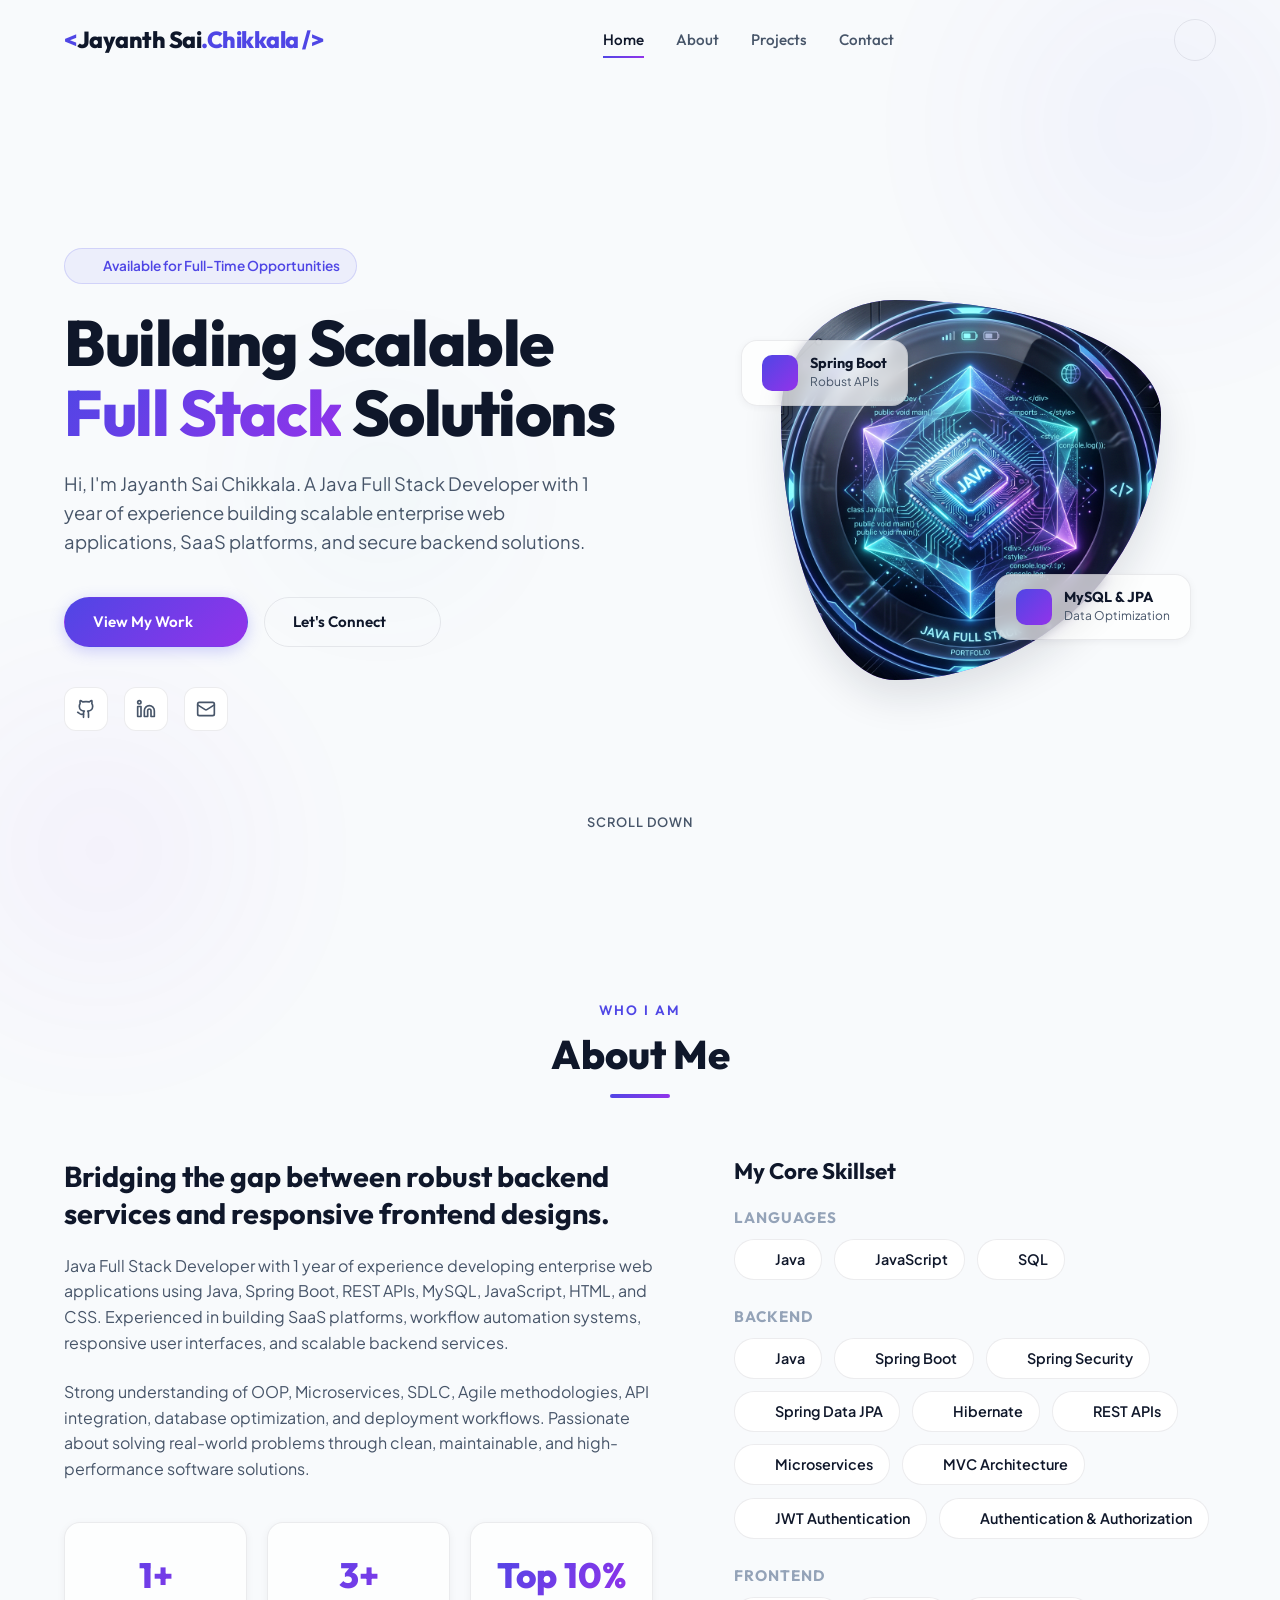
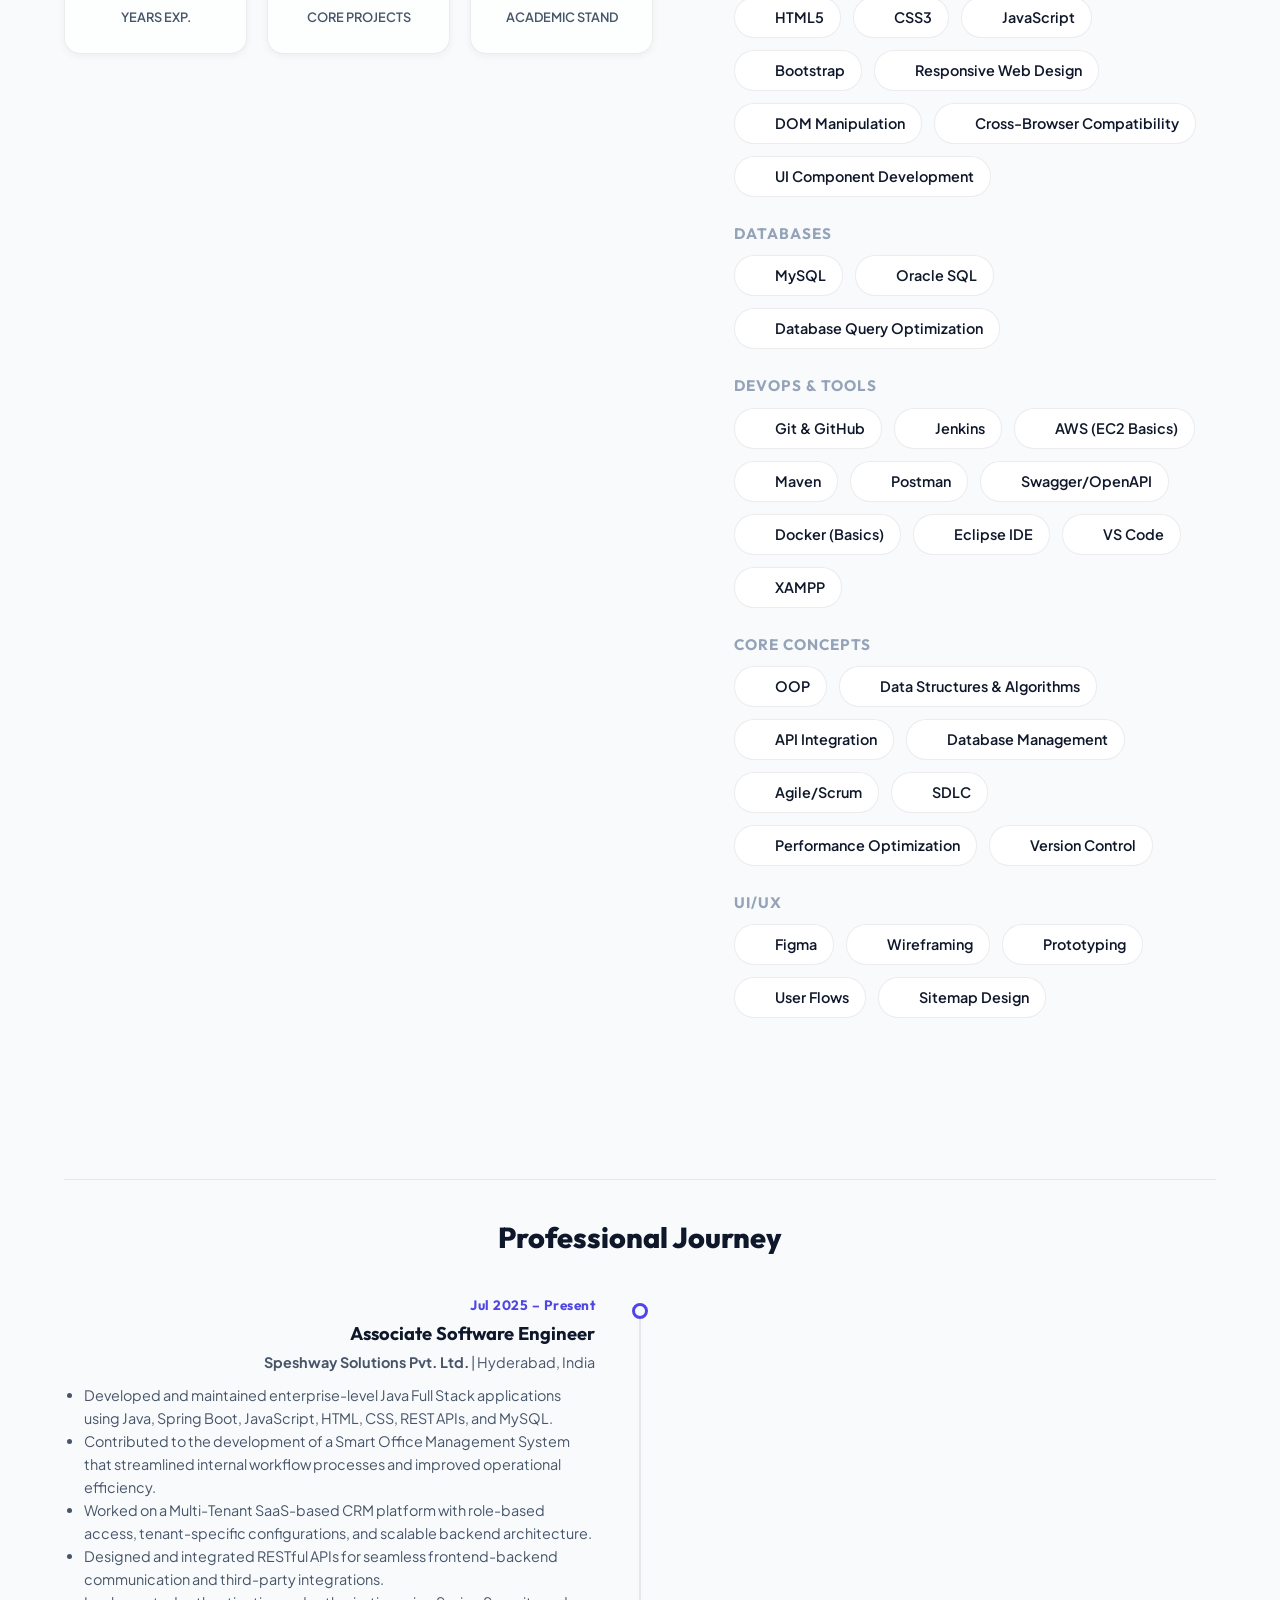
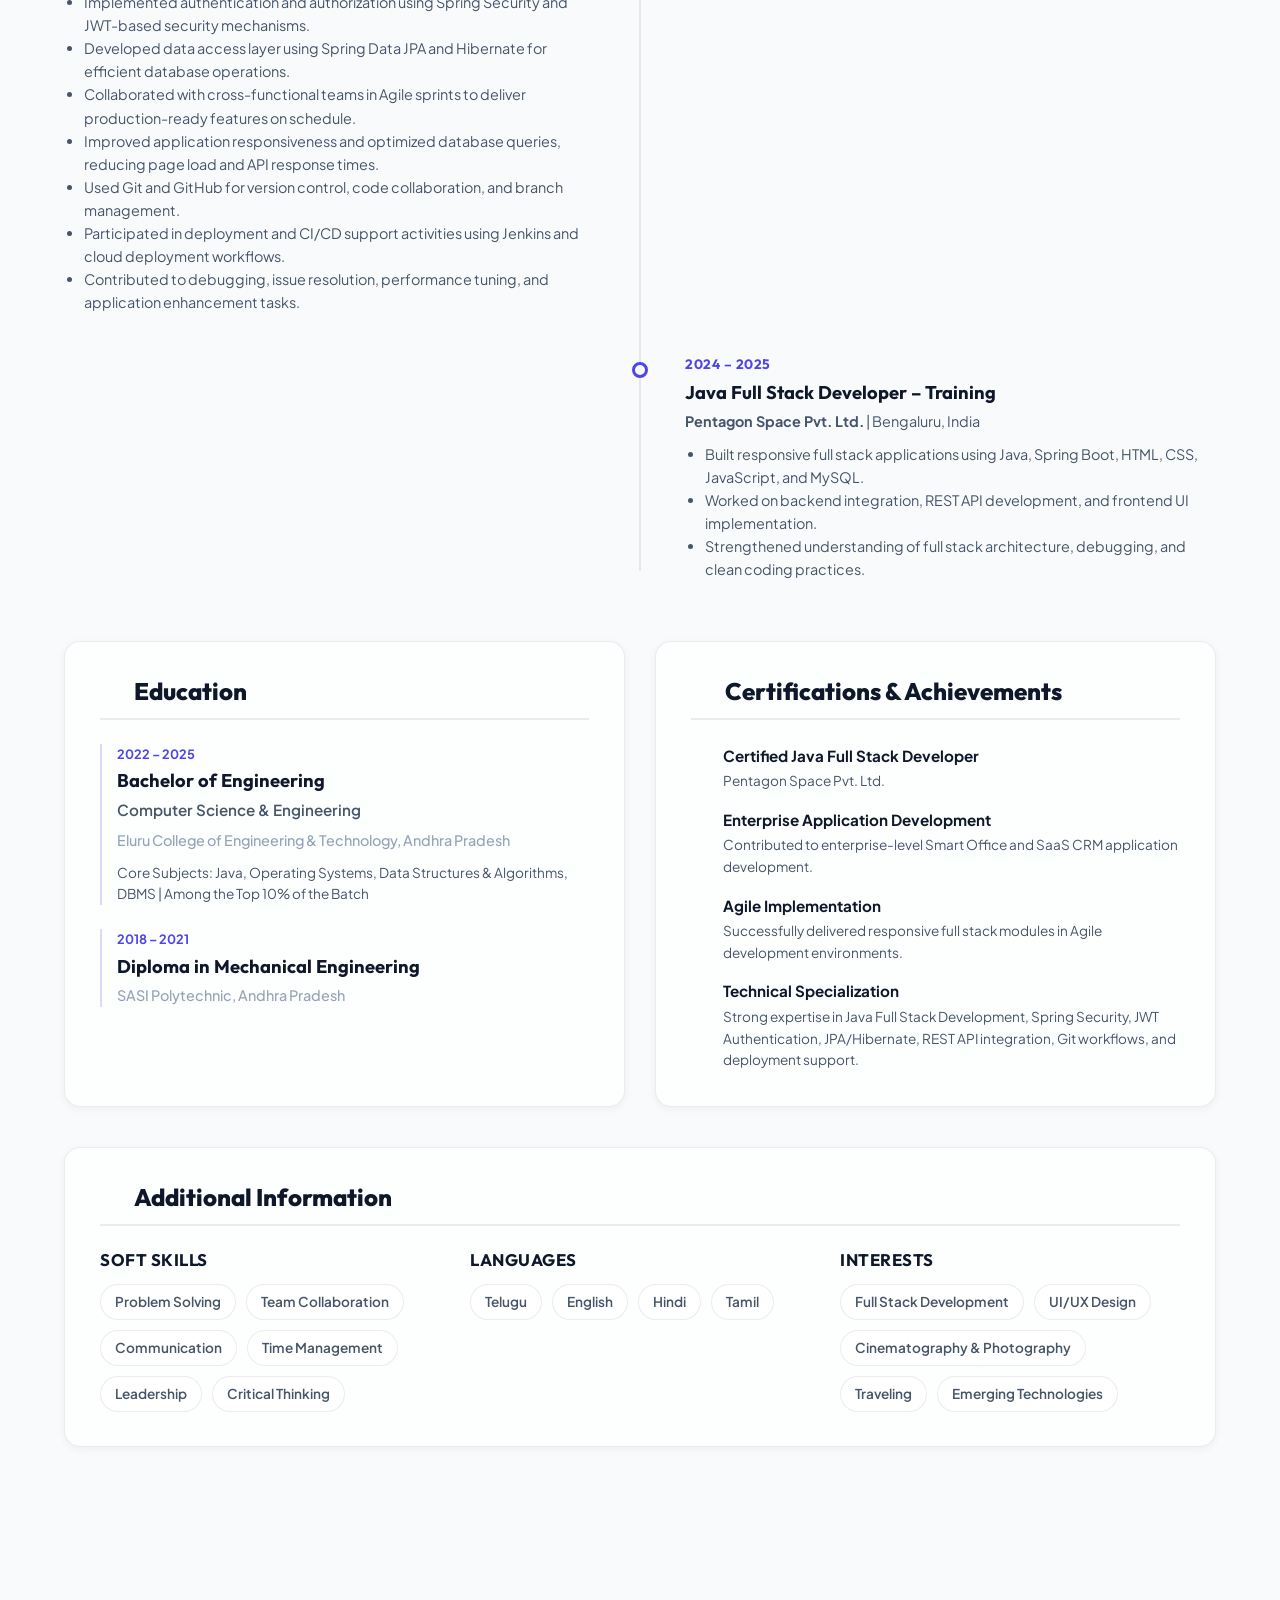
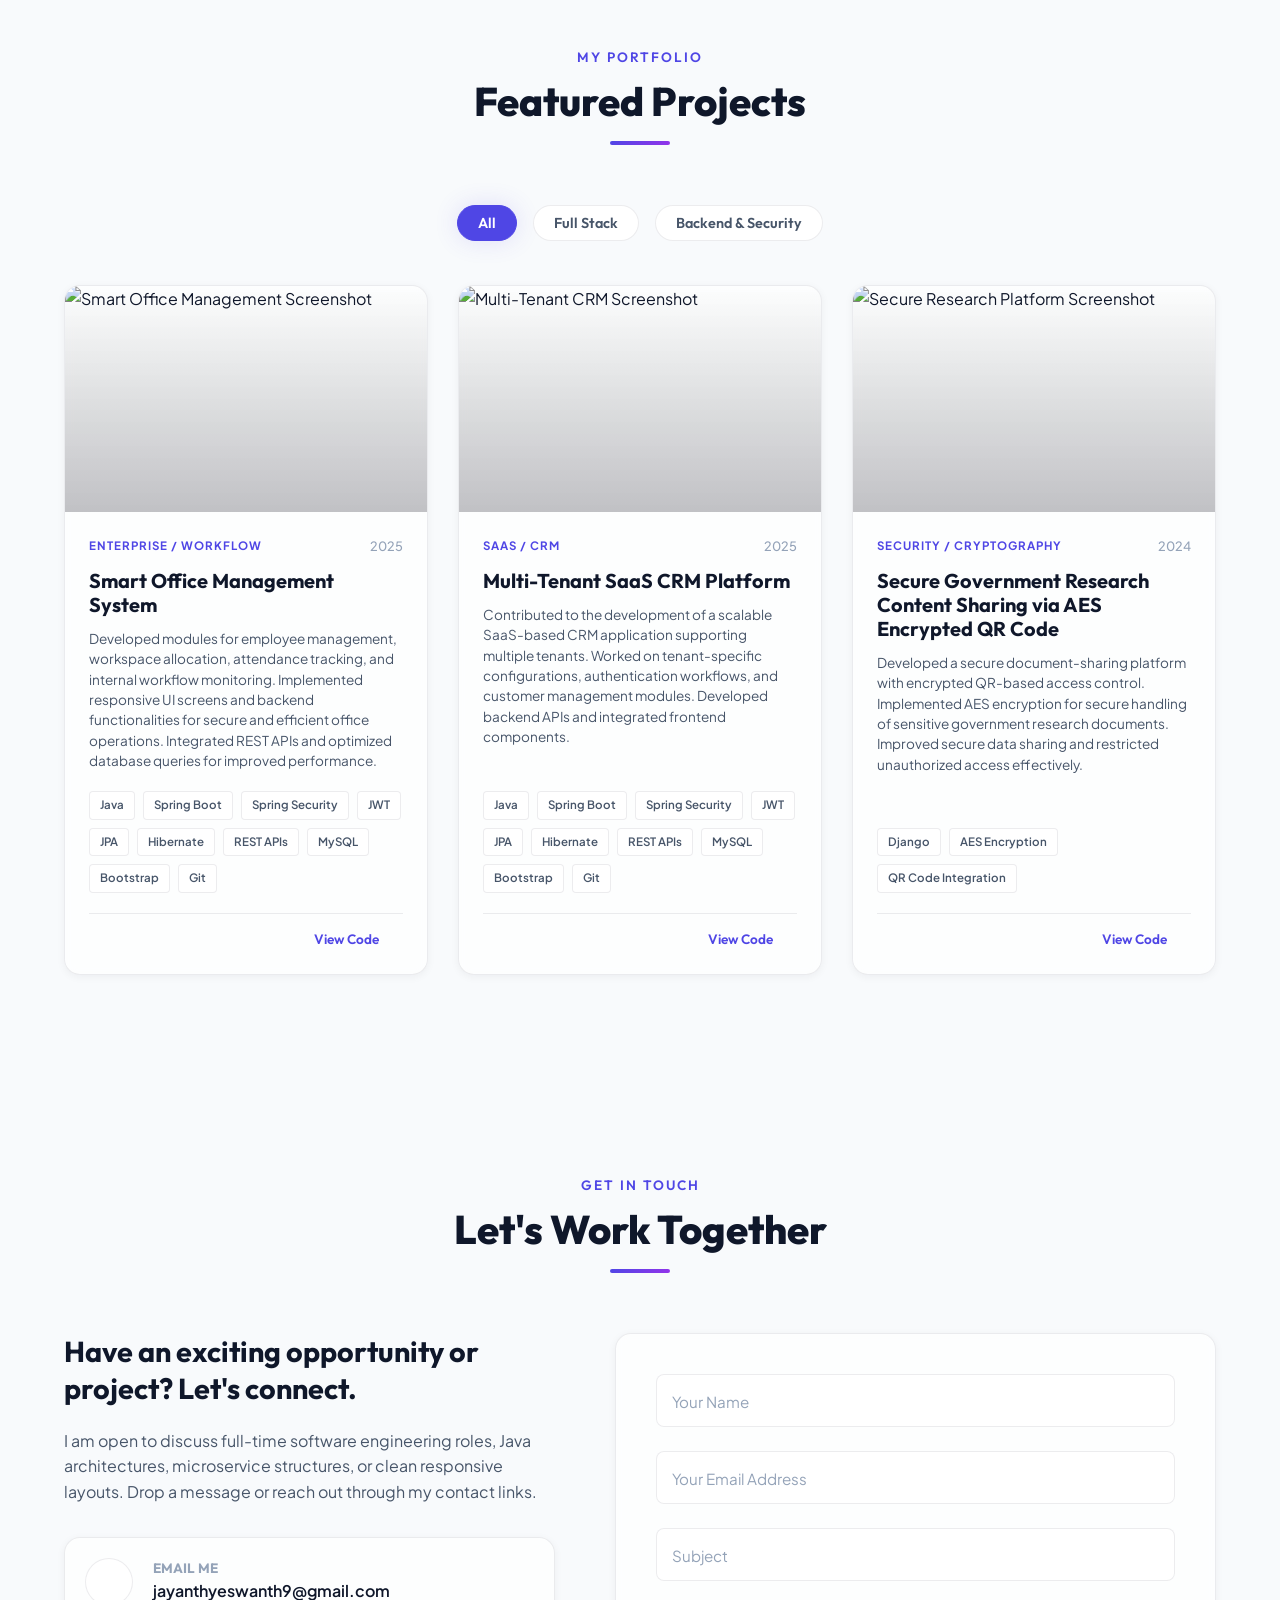
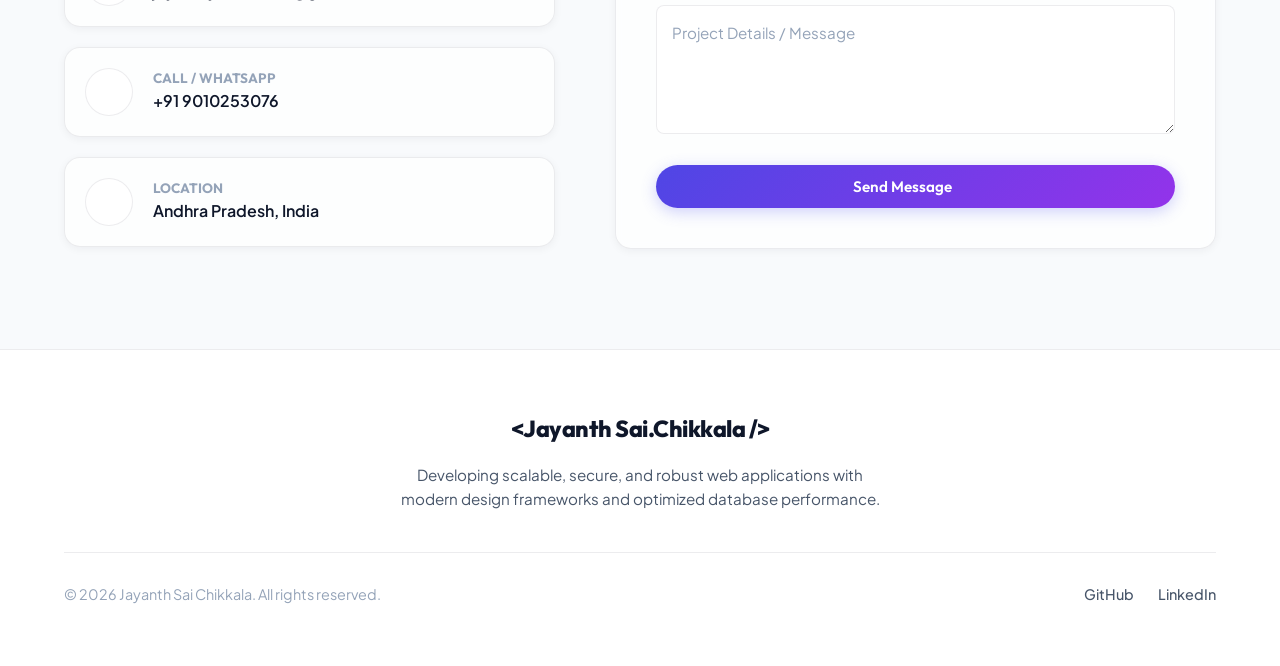
==== commit c02acde9: "Enhance portfolio animations and clean up backend dummy data seeding" ====
--- a/index.html
+++ b/index.html
@@ -82,7 +82,7 @@
     <!-- Hero Section -->
     <section id="home" class="hero section-reveal">
       <div class="hero-container">
-        <div class="hero-content">
+        <div class="hero-content reveal-left">
           <span class="hero-badge"><i data-lucide="sparkles"></i> Available for Full-Time Opportunities</span>
           <h1 class="hero-title">
             Building Scalable <br>
@@ -114,7 +114,7 @@
           </div>
         </div>
 
-        <div class="hero-visual">
+        <div class="hero-visual reveal-right">
           <div class="hero-img-wrapper">
             <!-- Dynamic Geometric UI Cards Floating -->
             <div class="floating-card card-1 glass">
@@ -146,14 +146,14 @@
     <!-- About Section -->
     <section id="about" class="about section-reveal">
       <div class="section-container">
-        <div class="section-header">
+        <div class="section-header reveal-up">
           <span class="section-subtitle">Who I Am</span>
           <h2 class="section-title">About Me</h2>
           <div class="section-divider"></div>
         </div>
 
         <div class="about-grid">
-          <div class="about-content">
+          <div class="about-content reveal-left">
             <h3>Bridging the gap between robust backend services and responsive frontend designs.</h3>
             <p>
               Java Full Stack Developer with 1 year of experience developing enterprise web applications using Java, Spring Boot, REST APIs, MySQL, JavaScript, HTML, and CSS. Experienced in building SaaS platforms, workflow automation systems, responsive user interfaces, and scalable backend services.
@@ -162,7 +162,7 @@
               Strong understanding of OOP, Microservices, SDLC, Agile methodologies, API integration, database optimization, and deployment workflows. Passionate about solving real-world problems through clean, maintainable, and high-performance software solutions.
             </p>
 
-            <div class="experience-stats">
+            <div class="experience-stats reveal-stagger">
               <div class="stat-card glass">
                 <span class="stat-number">1+</span>
                 <span class="stat-label">Years Exp.</span>
@@ -178,9 +178,9 @@
             </div>
           </div>
 
-          <div class="about-skills">
+          <div class="about-skills reveal-right">
             <h3>My Core Skillset</h3>
-            <div class="skills-grid">
+            <div class="skills-grid reveal-stagger">
               <div class="skill-category">
                 <h4>Languages</h4>
                 <div class="skills-list">
@@ -279,9 +279,9 @@
 
         <!-- Professional Journey Timeline (Full Width) -->
         <div class="timeline-wrapper timeline-fullwidth">
-          <h3 class="timeline-title-main">Professional Journey</h3>
+          <h3 class="timeline-title-main reveal-up">Professional Journey</h3>
           
-          <div class="timeline">
+          <div class="timeline reveal-stagger">
             <div class="timeline-item animate-reveal">
               <div class="timeline-dot"></div>
               <div class="timeline-content">
@@ -322,7 +322,7 @@
         <!-- Education and Certifications Grid -->
         <div class="resume-grid">
           <!-- Education Column -->
-          <div class="resume-column glass">
+          <div class="resume-column glass reveal-left">
             <h3 class="resume-column-title"><i data-lucide="graduation-cap"></i> Education</h3>
             <div class="resume-card">
               <span class="resume-card-date">2022 – 2025</span>
@@ -339,7 +339,7 @@
           </div>
 
           <!-- Certifications Column -->
-          <div class="resume-column glass">
+          <div class="resume-column glass reveal-right">
             <h3 class="resume-column-title"><i data-lucide="award"></i> Certifications & Achievements</h3>
             <ul class="cert-list">
               <li>
@@ -375,9 +375,9 @@
         </div>
 
         <!-- Additional Information Row (Full Width) -->
-        <div class="info-wrapper glass">
+        <div class="info-wrapper glass reveal-scale">
           <h3 class="info-title"><i data-lucide="info"></i> Additional Information</h3>
-          <div class="info-grid">
+          <div class="info-grid reveal-stagger">
             <div class="info-item">
               <h5>Soft Skills</h5>
               <div class="info-pills">
@@ -416,21 +416,21 @@
     <!-- Projects Section -->
     <section id="projects" class="projects section-reveal">
       <div class="section-container">
-        <div class="section-header">
+        <div class="section-header reveal-up">
           <span class="section-subtitle">My Portfolio</span>
           <h2 class="section-title">Featured Projects</h2>
           <div class="section-divider"></div>
         </div>
 
         <!-- Category Filters -->
-        <div class="project-filters">
+        <div class="project-filters reveal-up">
           <button class="filter-btn active" data-filter="all">All</button>
           <button class="filter-btn" data-filter="fullstack">Full Stack</button>
           <button class="filter-btn" data-filter="backend">Backend & Security</button>
         </div>
 
         <!-- Projects Grid -->
-        <div class="projects-grid" id="projects-grid">
+        <div class="projects-grid reveal-stagger" id="projects-grid">
           <!-- Project 1 -->
           <article class="project-card glass" data-category="fullstack">
             <div class="project-img-container">
@@ -529,7 +529,7 @@
     <!-- Contact Section -->
     <section id="contact" class="contact section-reveal">
       <div class="section-container">
-        <div class="section-header">
+        <div class="section-header reveal-up">
           <span class="section-subtitle">Get In Touch</span>
           <h2 class="section-title">Let's Work Together</h2>
           <div class="section-divider"></div>
@@ -537,7 +537,7 @@
 
         <div class="contact-grid">
           <!-- Contact Details -->
-          <div class="contact-info">
+          <div class="contact-info reveal-left">
             <h3>Have an exciting opportunity or project? Let's connect.</h3>
             <p>
               I am open to discuss full-time software engineering roles, Java architectures, microservice structures, or
@@ -572,7 +572,7 @@
           </div>
 
           <!-- Contact Form -->
-          <div class="contact-form-container glass">
+          <div class="contact-form-container glass reveal-right">
             <form id="contact-form" class="contact-form" novalidate>
               <div class="form-group">
                 <input type="text" id="name" name="name" placeholder=" " required autocomplete="name">
--- a/style.css
+++ b/style.css
@@ -724,7 +724,7 @@
 }
 
 .stat-card:hover {
-  transform: translateY(-5px);
+  transform: translateY(-5px) scale(1.02);
   border-color: var(--primary);
   box-shadow: var(--shadow-md);
 }
@@ -790,7 +790,7 @@
 }
 
 .skill-pill:hover {
-  transform: translateY(-2px);
+  transform: translateY(-2px) scale(1.02);
   background: var(--bg-tertiary);
   border-color: var(--primary);
   box-shadow: 0 4px 12px var(--border-glow);
@@ -988,7 +988,7 @@
 }
 
 .project-card:hover {
-  transform: translateY(-8px);
+  transform: translateY(-8px) scale(1.015);
   border-color: rgba(99, 102, 241, 0.25);
   box-shadow: var(--shadow-md);
 }
@@ -1735,7 +1735,7 @@
 }
 
 .info-pill:hover {
-  transform: translateY(-2px);
+  transform: translateY(-2px) scale(1.02);
   border-color: var(--secondary);
   color: var(--text-primary);
   box-shadow: 0 4px 10px var(--border-glow);
@@ -1755,3 +1755,66 @@
     gap: 24px;
   }
 }
+
+/* ==========================================================================
+   ENHANCED UTILITY ANIMATIONS (SCROLL REVEAL & STAGGER)
+   ========================================================================== */
+.reveal-fade,
+.reveal-up,
+.reveal-left,
+.reveal-right,
+.reveal-scale {
+  opacity: 0;
+  transition: opacity 0.8s cubic-bezier(0.25, 1, 0.5, 1),
+              transform 0.8s cubic-bezier(0.25, 1, 0.5, 1);
+  will-change: transform, opacity;
+}
+
+.reveal-up {
+  transform: translateY(30px);
+}
+
+.reveal-left {
+  transform: translateX(-40px);
+}
+
+.reveal-right {
+  transform: translateX(40px);
+}
+
+.reveal-scale {
+  transform: scale(0.96);
+}
+
+/* Active Reveal States */
+.reveal-fade.active,
+.reveal-up.active,
+.reveal-left.active,
+.reveal-right.active,
+.reveal-scale.active {
+  opacity: 1;
+  transform: translate(0) scale(1);
+}
+
+/* Ensure hover effects have hardware acceleration and smooth transitions */
+.stat-card,
+.skill-pill,
+.project-card,
+.info-pill,
+.social-link,
+.btn {
+  will-change: transform, box-shadow;
+  transition: transform 0.3s cubic-bezier(0.25, 1, 0.5, 1),
+              background-color 0.3s ease,
+              border-color 0.3s ease,
+              box-shadow 0.3s ease,
+              color 0.3s ease;
+}
+
+/* Responsive slide fallback on mobile viewports */
+@media (max-width: 768px) {
+  .reveal-left,
+  .reveal-right {
+    transform: translateY(25px);
+  }
+}
